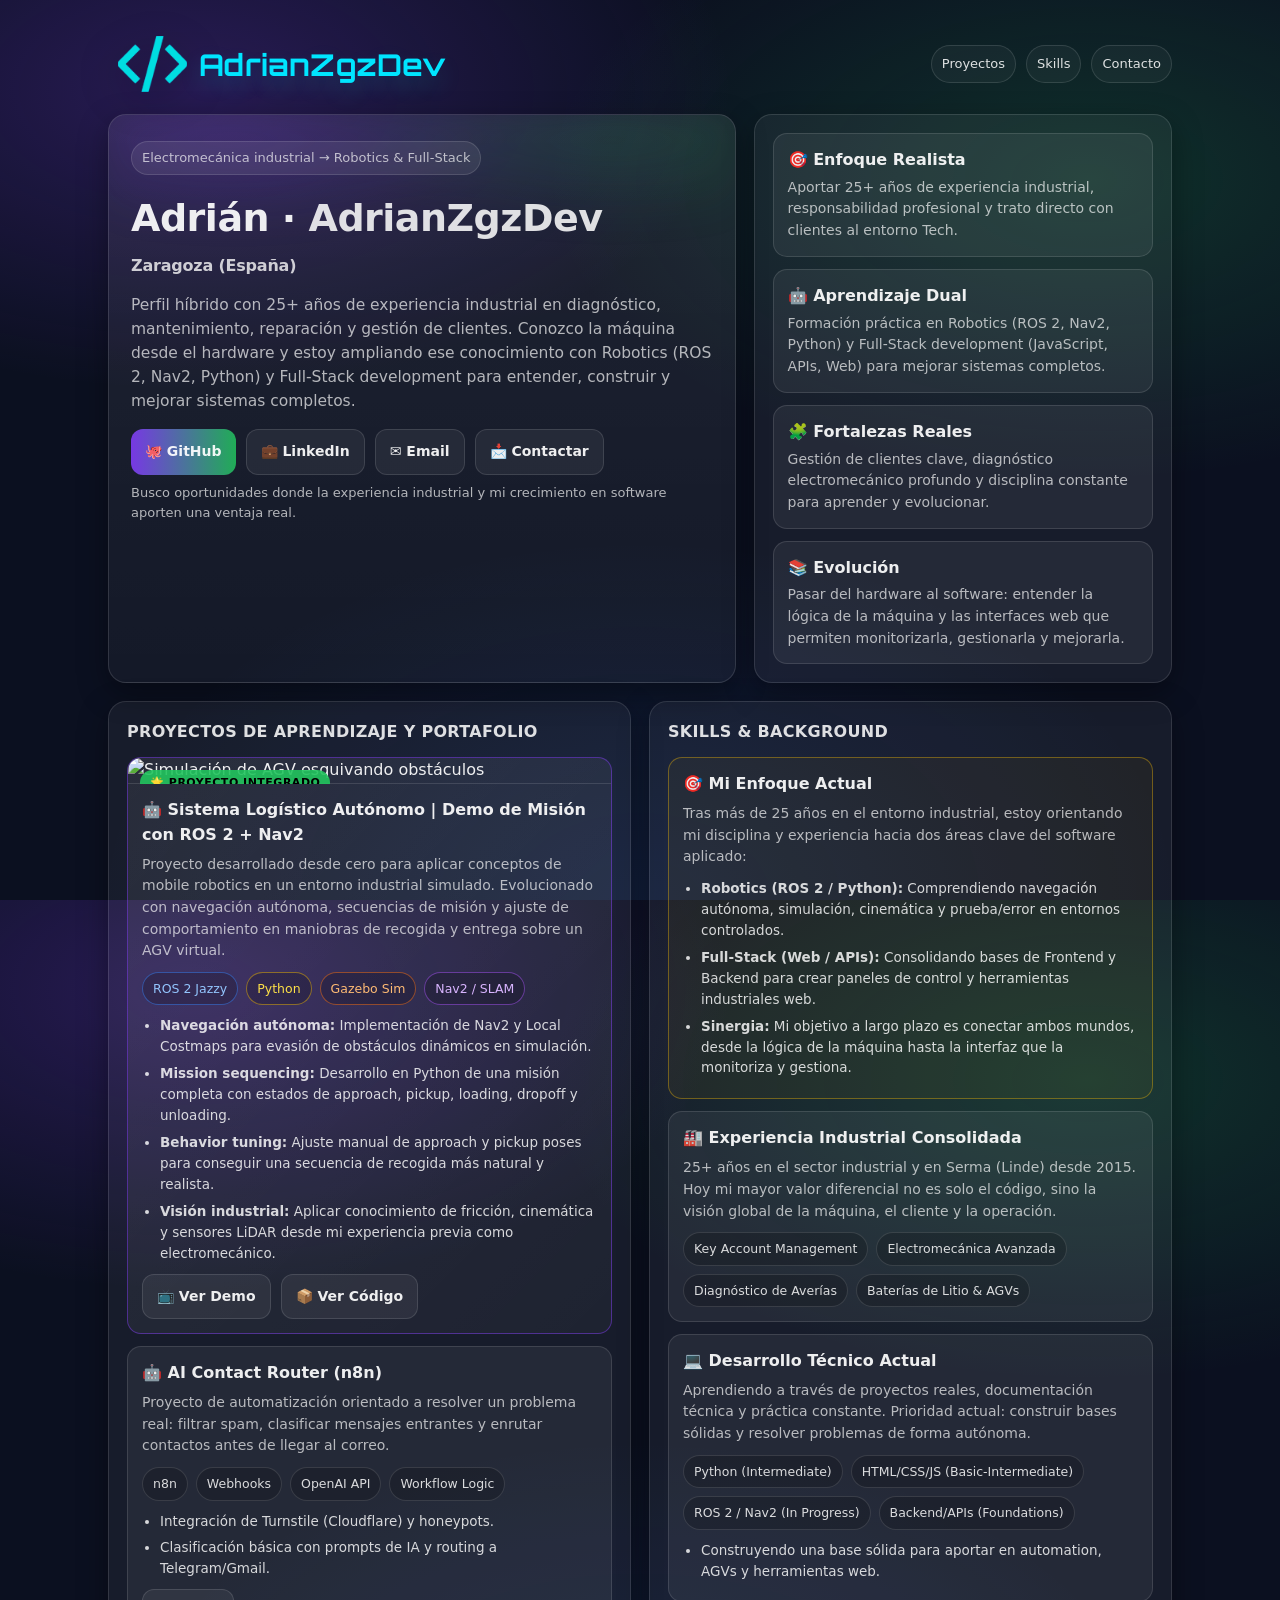
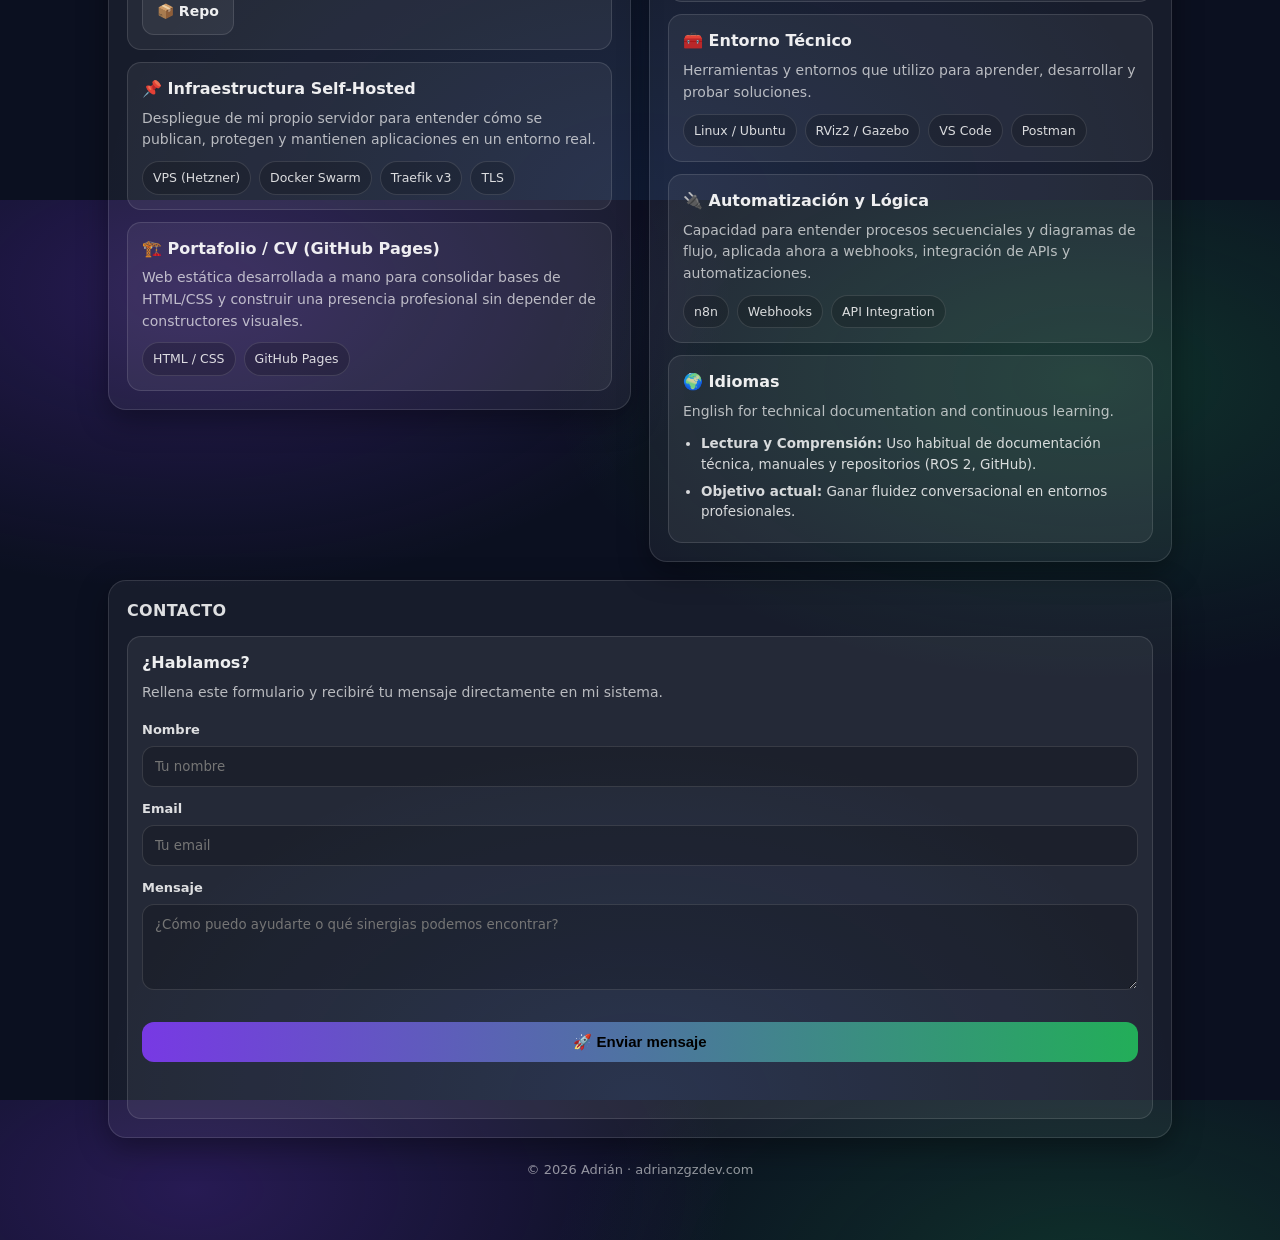
==== index.html @ a26d9b00 "feat(portfolio): update AGV mission demo project card" ====
<!doctype html>
<html lang="es">
  <head>
    <meta charset="utf-8" />
    <meta name="viewport" content="width=device-width, initial-scale=1" />
    <title>AdrianZgzDev | Portfolio</title>

    <!-- Icons -->
    <link rel="icon" href="assets/icons/favicon.ico" sizes="any" />
    <link
      rel="icon"
      type="image/png"
      sizes="32x32"
      href="assets/icons/favicon-32x32.png"
    />
    <link
      rel="icon"
      type="image/png"
      sizes="16x16"
      href="assets/icons/favicon-16x16.png"
    />
    <link rel="apple-touch-icon" href="assets/icons/apple-touch-icon.png" />
    <link rel="manifest" href="assets/icons/site.webmanifest" />
    <meta
      name="msapplication-config"
      content="assets/icons/browserconfig.xml"
    />
    <meta name="theme-color" content="#0b1020" />

    <meta
      name="description"
      content="Portfolio de Adrián Zgz (AdrianZgzDev). Experto Electromecánico y Gestión de Cuentas en transición disciplinada hacia el Software y Robótica (ROS 2, Python)."
    />

    <!-- Canonical -->
    <link rel="canonical" href="https://www.adrianzgzdev.com/" />

    <!-- Open Graph -->
    <meta property="og:type" content="website" />
    <meta property="og:title" content="Adrián Zgz Dev | Portfolio Híbrido" />
    <meta
      property="og:description"
      content="25 años de experiencia física + Gestión de Clientes. Actualmente construyendo proyectos reales en software (ROS 2, n8n) para unir ambos mundos."
    />
    <meta property="og:url" content="https://www.adrianzgzdev.com/" />
    <meta name="twitter:card" content="summary_large_image" />

    <!-- Orbitron (solo para la marca) -->
    <link rel="preconnect" href="https://fonts.googleapis.com" />
    <link rel="preconnect" href="https://fonts.gstatic.com" crossorigin />
    <link
      href="https://fonts.googleapis.com/css2?family=Orbitron:wght@600;700;800&display=swap"
      rel="stylesheet"
    />

    <!-- Turnstile (client) -->
    <script
      src="https://challenges.cloudflare.com/turnstile/v0/api.js"
      async
      defer
    ></script>

    <style>
      :root {
        --bg: #0b1020;
        --text: rgba(255, 255, 255, 0.92);
        --muted: rgba(255, 255, 255, 0.68);
        --line: rgba(255, 255, 255, 0.12);
        --shadow: 0 10px 30px rgba(0, 0, 0, 0.35);
        --radius: 18px;
        --focus: rgba(124, 58, 237, 0.7);
        --brand: #00e5ff;
      }

      * {
        box-sizing: border-box;
      }

      html,
      body {
        height: 100%;
      }
      html {
        scroll-behavior: smooth;
      }

      body {
        margin: 0;
        font-family:
          ui-sans-serif,
          system-ui,
          -apple-system,
          Segoe UI,
          Roboto,
          Helvetica,
          Arial,
          "Apple Color Emoji",
          "Segoe UI Emoji";
        color: var(--text);
        background:
          radial-gradient(
            900px 500px at 15% 10%,
            rgba(124, 58, 237, 0.25),
            transparent 60%
          ),
          radial-gradient(
            900px 500px at 85% 20%,
            rgba(34, 197, 94, 0.18),
            transparent 60%
          ),
          radial-gradient(
            900px 600px at 50% 100%,
            rgba(59, 130, 246, 0.12),
            transparent 60%
          ),
          var(--bg);
        line-height: 1.55;
      }

      a {
        color: inherit;
        text-decoration: none;
      }

      .wrap {
        max-width: 1100px;
        margin: 0 auto;
        padding: 28px 18px 60px;
      }

      /* TOPBAR */
      .topbar {
        display: flex;
        justify-content: space-between;
        align-items: center;
        gap: 12px;
        margin-bottom: 14px;
      }

      /* ✅ BRAND (icon + text) */
      .brand {
        display: inline-flex;
        align-items: center;
        gap: 12px;
        padding: 8px 10px;
        border-radius: 12px;
        line-height: 1;
      }

      .brand:hover {
        background: rgba(255, 255, 255, 0.04);
      }

      .brand:focus-visible {
        outline: none;
        box-shadow: 0 0 0 3px rgba(124, 58, 237, 0.25);
        border: 1px solid rgba(124, 58, 237, 0.6);
      }

      .brand__icon {
        height: 56px; /* 52–60 */
        width: auto;
        display: block;
        object-fit: contain;
        filter: drop-shadow(0 10px 20px rgba(0, 0, 0, 0.35));
      }

      .brand__name {
        font-family:
          "Orbitron",
          ui-sans-serif,
          system-ui,
          -apple-system,
          "Segoe UI",
          Roboto,
          Arial;
        font-weight: 700;
        font-size: 30px;
        letter-spacing: 0.2px;
        color: var(--brand);
        line-height: 1;
        position: relative;
        top: 1px;
        text-shadow: 0 10px 22px rgba(0, 229, 255, 0.18);
      }

      nav {
        display: flex;
        gap: 10px;
        flex-wrap: wrap;
      }

      .navlink {
        padding: 8px 10px;
        border-radius: 999px;
        border: 1px solid var(--line);
        background: rgba(255, 255, 255, 0.04);
        color: rgba(255, 255, 255, 0.86);
        font-size: 13px;
      }

      .navlink:hover {
        background: rgba(255, 255, 255, 0.07);
      }

      header {
        display: grid;
        grid-template-columns: 1.2fr 0.8fr;
        gap: 18px;
        align-items: stretch;
        margin-top: 10px;
      }

      .hero {
        background: linear-gradient(
          180deg,
          rgba(255, 255, 255, 0.08),
          rgba(255, 255, 255, 0.04)
        );
        border: 1px solid var(--line);
        border-radius: var(--radius);
        box-shadow: var(--shadow);
        padding: 26px 22px;
        position: relative;
        overflow: hidden;
      }

      .hero::before {
        content: "";
        position: absolute;
        inset: -2px;
        background:
          radial-gradient(
            500px 200px at 20% 0%,
            rgba(124, 58, 237, 0.35),
            transparent 60%
          ),
          radial-gradient(
            500px 200px at 80% 0%,
            rgba(34, 197, 94, 0.28),
            transparent 60%
          );
        filter: blur(18px);
        opacity: 0.55;
        pointer-events: none;
      }

      .hero > * {
        position: relative;
      }

      .badge {
        display: inline-flex;
        gap: 8px;
        align-items: center;
        padding: 6px 10px;
        border-radius: 999px;
        background: rgba(255, 255, 255, 0.08);
        border: 1px solid var(--line);
        color: var(--muted);
        font-size: 13px;
        width: fit-content;
      }

      h1 {
        font-size: clamp(26px, 4vw, 38px);
        margin: 14px 0 6px;
        letter-spacing: -0.5px;
      }

      .headline-sub {
        margin: 0 0 14px;
        color: rgba(255, 255, 255, 0.78);
        font-weight: 700;
        letter-spacing: -0.2px;
      }

      .subtitle {
        color: var(--muted);
        margin: 0 0 16px;
        font-size: 15.5px;
      }

      .cta {
        display: flex;
        flex-wrap: wrap;
        gap: 10px;
        margin-top: 14px;
      }

      .btn {
        display: inline-flex;
        align-items: center;
        justify-content: center;
        gap: 10px;
        padding: 11px 14px;
        border-radius: 12px;
        border: 1px solid var(--line);
        background: rgba(255, 255, 255, 0.06);
        transition:
          transform 0.12s ease,
          background 0.12s ease,
          border-color 0.12s ease,
          opacity 0.12s ease;
        font-weight: 700;
        font-size: 14px;
        cursor: pointer;
      }

      .btn:hover {
        transform: translateY(-1px);
        background: rgba(255, 255, 255, 0.09);
        border-color: rgba(255, 255, 255, 0.22);
      }

      .btn:disabled {
        cursor: not-allowed;
        opacity: 0.7;
      }

      .btn.primary {
        background: linear-gradient(
          90deg,
          rgba(124, 58, 237, 0.95),
          rgba(34, 197, 94, 0.85)
        );
        border: 0;
      }

      .btn.primary:hover {
        filter: brightness(1.03);
      }

      .panel,
      section {
        background: rgba(255, 255, 255, 0.05);
        border: 1px solid var(--line);
        border-radius: var(--radius);
        box-shadow: var(--shadow);
      }

      .panel {
        padding: 18px;
      }

      .facts {
        display: grid;
        gap: 12px;
        height: 100%;
        align-content: start;
      }

      .fact {
        padding: 14px;
        background: rgba(255, 255, 255, 0.06);
        border: 1px solid var(--line);
        border-radius: 14px;
      }

      .fact .k {
        font-weight: 800;
      }

      .fact .v {
        color: var(--muted);
        font-size: 14px;
        margin-top: 4px;
      }

      .grid {
        display: grid;
        grid-template-columns: 1fr 1fr;
        gap: 18px;
        margin-top: 18px;
        align-items: start;
      }

      section {
        padding: 18px;
      }

      h2 {
        font-size: 16px;
        margin: 0 0 12px;
        letter-spacing: 0.3px;
        text-transform: uppercase;
        color: rgba(255, 255, 255, 0.86);
      }

      .cards {
        display: grid;
        gap: 12px;
      }

      .card {
        border: 1px solid var(--line);
        background: rgba(255, 255, 255, 0.06);
        border-radius: 14px;
        padding: 14px;
      }

      .card h3 {
        margin: 0 0 6px;
        font-size: 16px;
      }

      .card p {
        margin: 0 0 10px;
        color: var(--muted);
        font-size: 14px;
      }

      .bullets {
        margin: 10px 0 0;
        padding-left: 18px;
        color: rgba(255, 255, 255, 0.82);
        font-size: 13.5px;
      }

      .bullets li {
        margin: 6px 0;
      }

      .tags {
        display: flex;
        flex-wrap: wrap;
        gap: 8px;
      }

      .tag {
        font-size: 12.5px;
        padding: 6px 10px;
        border-radius: 999px;
        border: 1px solid var(--line);
        background: rgba(0, 0, 0, 0.18);
        color: rgba(255, 255, 255, 0.84);
        white-space: nowrap;
      }

      .links {
        display: flex;
        flex-wrap: wrap;
        gap: 10px;
        margin-top: 10px;
      }

      .mini {
        font-size: 13px;
        color: var(--muted);
        margin-top: 8px;
      }

      footer {
        margin-top: 22px;
        color: rgba(255, 255, 255, 0.55);
        font-size: 13px;
        text-align: center;
      }

      label {
        display: block;
        font-size: 13px;
        color: rgba(255, 255, 255, 0.85);
        margin-bottom: 6px;
        font-weight: 700;
      }

      input,
      textarea {
        width: 100%;
        padding: 12px;
        border-radius: 12px;
        background: rgba(0, 0, 0, 0.2);
        border: 1px solid var(--line);
        color: var(--text);
        outline: none;
        font-family: inherit;
      }

      input:focus,
      textarea:focus,
      .btn:focus,
      .navlink:focus {
        box-shadow: 0 0 0 3px rgba(124, 58, 237, 0.25);
        border-color: rgba(124, 58, 237, 0.6);
        outline: none;
      }

      textarea {
        resize: vertical;
      }

      .hp {
        position: absolute;
        left: -10000px;
        top: auto;
        width: 1px;
        height: 1px;
        overflow: hidden;
      }

      @media (max-width: 900px) {
        .topbar {
          flex-direction: column;
          align-items: flex-start;
        }
        header {
          grid-template-columns: 1fr;
        }
        .grid {
          grid-template-columns: 1fr;
        }
      }

      @media (max-width: 520px) {
        .brand__icon {
          height: 44px;
        }
        .brand__name {
          font-size: 16px;
        }
      }

      @media (max-width: 420px) {
        .brand__name {
          display: none;
        }
      }
    </style>
  </head>

  <body>
    <div class="wrap">
      <div class="topbar">
        <!-- ✅ Brand -->
        <a class="brand" href="/" aria-label="Inicio">
          <img
            class="brand__icon"
            src="assets/brand/logo-icon.png"
            alt=""
            aria-hidden="true"
          />
          <span class="brand__name">AdrianZgzDev</span>
        </a>

        <nav aria-label="Navegación principal">
          <a class="navlink" href="#proyectos">Proyectos</a>
          <a class="navlink" href="#skills">Skills</a>
          <a class="navlink" href="#contacto">Contacto</a>
        </nav>
      </div>

      <header>
        <div class="hero">
          <span class="badge"
            >Electromecánica industrial → Robotics & Full-Stack</span
          >

          <h1>
            Adrián ·
            <span style="color: rgba(255, 255, 255, 0.86)">AdrianZgzDev</span>
          </h1>
          <p class="headline-sub">Zaragoza (España)</p>

          <p class="subtitle">
            Perfil híbrido con 25+ años de experiencia industrial en
            diagnóstico, mantenimiento, reparación y gestión de clientes.
            Conozco la máquina desde el hardware y estoy ampliando ese
            conocimiento con Robotics (ROS 2, Nav2, Python) y Full-Stack
            development para entender, construir y mejorar sistemas completos.
          </p>

          <div class="cta">
            <a
              class="btn primary"
              href="https://github.com/adrianzgzdev"
              target="_blank"
              rel="noopener"
              >🐙 GitHub
            </a>
            <a
              class="btn"
              href="https://www.linkedin.com/in/adrianzgzdev"
              target="_blank"
              rel="noopener"
              >💼 LinkedIn</a
            >
            <a class="btn" href="mailto:adrianzgzdev@gmail.com">✉️ Email</a>
            <a class="btn" href="#contacto">📩 Contactar</a>
          </div>

          <p class="mini">
            Busco oportunidades donde la experiencia industrial y mi crecimiento
            en software aporten una ventaja real.
          </p>
        </div>

        <div class="panel">
          <div class="facts">
            <div class="fact">
              <div class="k">🎯 Enfoque Realista</div>
              <div class="v">
                Aportar 25+ años de experiencia industrial, responsabilidad
                profesional y trato directo con clientes al entorno Tech.
              </div>
            </div>

            <div class="fact">
              <div class="k">🤖 Aprendizaje Dual</div>
              <div class="v">
                Formación práctica en Robotics (ROS 2, Nav2, Python) y
                Full-Stack development (JavaScript, APIs, Web) para mejorar
                sistemas completos.
              </div>
            </div>

            <div class="fact">
              <div class="k">🧩 Fortalezas Reales</div>
              <div class="v">
                Gestión de clientes clave, diagnóstico electromecánico profundo
                y disciplina constante para aprender y evolucionar.
              </div>
            </div>

            <div class="fact">
              <div class="k">📚 Evolución</div>
              <div class="v">
                Pasar del hardware al software: entender la lógica de la máquina
                y las interfaces web que permiten monitorizarla, gestionarla y
                mejorarla.
              </div>
            </div>
          </div>
        </div>
      </header>

      <div class="grid">
        <!-- ============================== -->
        <!-- COLUMNA IZQUIERDA: PROYECTOS   -->
        <!-- ============================== -->
        <section id="proyectos">
          <h2>Proyectos de Aprendizaje y Portafolio</h2>

          <div class="cards">
            <!-- ✅ PROYECTO AGV DESTACADO ✅ -->
            <div
              class="card"
              style="
                border-color: rgba(124, 58, 237, 0.5);
                background: linear-gradient(
                  135deg,
                  rgba(255, 255, 255, 0.08) 0%,
                  rgba(255, 255, 255, 0.03) 100%
                );
              "
            >
              <!-- Imagen Destacada con efecto edge-to-edge -->
              <div
                style="
                  margin: -14px -14px 14px -14px;
                  overflow: hidden;
                  border-radius: 13px 13px 0 0;
                  position: relative;
                "
              >
                <img
                  src="https://raw.githubusercontent.com/adrianzgzdev/agv_logistics_nav2/main/demo_phase_2.gif"
                  alt="Simulación de AGV esquivando obstáculos"
                  style="
                    width: 100%;
                    display: block;
                    border-bottom: 1px solid var(--line);
                  "
                />
                <div
                  style="
                    position: absolute;
                    top: 12px;
                    left: 12px;
                    background: rgba(34, 197, 94, 0.9);
                    color: #000;
                    font-size: 11px;
                    font-weight: 800;
                    padding: 4px 10px;
                    border-radius: 999px;
                    text-transform: uppercase;
                    letter-spacing: 0.5px;
                  "
                >
                  🌟 Proyecto Integrado
                </div>
              </div>

              <h3>
                🤖 Sistema Logístico Autónomo | Demo de Misión con ROS 2 + Nav2
              </h3>
              <p>
                Proyecto desarrollado desde cero para aplicar conceptos de
                mobile robotics en un entorno industrial simulado. Evolucionado
                con navegación autónoma, secuencias de misión y ajuste de
                comportamiento en maniobras de recogida y entrega sobre un AGV
                virtual.
              </p>

              <div class="tags">
                <span
                  class="tag"
                  style="border-color: rgba(59, 130, 246, 0.5); color: #93c5fd"
                  >ROS 2 Jazzy</span
                >
                <span
                  class="tag"
                  style="border-color: rgba(234, 179, 8, 0.5); color: #fde047"
                  >Python</span
                >
                <span
                  class="tag"
                  style="border-color: rgba(249, 115, 22, 0.5); color: #fdba74"
                  >Gazebo Sim</span
                >
                <span
                  class="tag"
                  style="border-color: rgba(168, 85, 247, 0.5); color: #d8b4fe"
                  >Nav2 / SLAM</span
                >
              </div>

              <ul class="bullets">
                <li>
                  <b>Navegación autónoma:</b> Implementación de Nav2 y Local
                  Costmaps para evasión de obstáculos dinámicos en simulación.
                </li>
                <li>
                  <b>Mission sequencing:</b> Desarrollo en Python de una misión
                  completa con estados de approach, pickup, loading, dropoff y
                  unloading.
                </li>
                <li>
                  <b>Behavior tuning:</b> Ajuste manual de approach y pickup
                  poses para conseguir una secuencia de recogida más natural y
                  realista.
                </li>
                <li>
                  <b>Visión industrial:</b> Aplicar conocimiento de fricción,
                  cinemática y sensores LiDAR desde mi experiencia previa como
                  electromecánico.
                </li>
              </ul>

              <div class="links">
                <a
                  class="btn"
                  href="https://www.linkedin.com/posts/adrianzgzdev_ros2-nav2-python-activity-7438094259834105857-w9-U?utm_source=share&utm_medium=member_desktop&rcm=ACoAADNO5HoBKxnM04TFYw7co-JFg6aOu_PAq64"
                  target="_blank"
                  rel="noopener"
                  >📺 Ver Demo</a
                >
                <a
                  class="btn"
                  href="https://github.com/adrianzgzdev/agv_logistics_nav2"
                  target="_blank"
                  rel="noopener"
                  >📦 Ver Código</a
                >
              </div>
            </div>

            <!-- PROYECTO N8N -->
            <div class="card">
              <h3>🤖 AI Contact Router (n8n)</h3>
              <p>
                Proyecto de automatización orientado a resolver un problema
                real: filtrar spam, clasificar mensajes entrantes y enrutar
                contactos antes de llegar al correo.
              </p>

              <div class="tags">
                <span class="tag">n8n</span>
                <span class="tag">Webhooks</span>
                <span class="tag">OpenAI API</span>
                <span class="tag">Workflow Logic</span>
              </div>

              <ul class="bullets">
                <li>Integración de Turnstile (Cloudflare) y honeypots.</li>
                <li>
                  Clasificación básica con prompts de IA y routing a
                  Telegram/Gmail.
                </li>
              </ul>

              <div class="links">
                <a
                  class="btn"
                  href="https://github.com/adrianzgzdev/n8n-ai-contact-router"
                  target="_blank"
                  rel="noopener"
                  >📦 Repo</a
                >
              </div>
            </div>

            <!-- CASO DE ESTUDIO N8N -->
            <div class="card">
              <h3>📌 Infraestructura Self-Hosted</h3>
              <p>
                Despliegue de mi propio servidor para entender cómo se publican,
                protegen y mantienen aplicaciones en un entorno real.
              </p>
              <div class="tags">
                <span class="tag">VPS (Hetzner)</span>
                <span class="tag">Docker Swarm</span>
                <span class="tag">Traefik v3</span>
                <span class="tag">TLS</span>
              </div>
            </div>

            <!-- PORTAFOLIO WEB -->
            <div class="card">
              <h3>🏗️ Portafolio / CV (GitHub Pages)</h3>
              <p>
                Web estática desarrollada a mano para consolidar bases de
                HTML/CSS y construir una presencia profesional sin depender de
                constructores visuales.
              </p>
              <div class="tags">
                <span class="tag">HTML / CSS</span>
                <span class="tag">GitHub Pages</span>
              </div>
            </div>
          </div>
        </section>

        <!-- ============================== -->
        <!-- COLUMNA DERECHA: SKILLS/ABOUT  -->
        <!-- ============================== -->
        <section id="skills">
          <h2>Skills & Background</h2>

          <div class="cards">
            <!-- ✅ NOW / FOCUS (Doble Vía) ✅ -->
            <div
              class="card"
              style="
                border-color: rgba(234, 179, 8, 0.4);
                background: rgba(234, 179, 8, 0.05);
              "
            >
              <h3>🎯 Mi Enfoque Actual</h3>
              <p>
                Tras más de 25 años en el entorno industrial, estoy orientando
                mi disciplina y experiencia hacia dos áreas clave del software
                aplicado:
              </p>

              <ul class="bullets">
                <li>
                  <b>Robotics (ROS 2 / Python):</b> Comprendiendo navegación
                  autónoma, simulación, cinemática y prueba/error en entornos
                  controlados.
                </li>
                <li>
                  <b>Full-Stack (Web / APIs):</b> Consolidando bases de Frontend
                  y Backend para crear paneles de control y herramientas
                  industriales web.
                </li>
                <li>
                  <b>Sinergia:</b> Mi objetivo a largo plazo es conectar ambos
                  mundos, desde la lógica de la máquina hasta la interfaz que la
                  monitoriza y gestiona.
                </li>
              </ul>
            </div>

            <div class="card">
              <h3>🏭 Experiencia Industrial Consolidada</h3>
              <p>
                25+ años en el sector industrial y en Serma (Linde) desde 2015.
                Hoy mi mayor valor diferencial no es solo el código, sino la
                visión global de la máquina, el cliente y la operación.
              </p>

              <div class="tags">
                <span class="tag">Key Account Management</span>
                <span class="tag">Electromecánica Avanzada</span>
                <span class="tag">Diagnóstico de Averías</span>
                <span class="tag">Baterías de Litio & AGVs</span>
              </div>
            </div>

            <div class="card">
              <h3>💻 Desarrollo Técnico Actual</h3>
              <p>
                Aprendiendo a través de proyectos reales, documentación técnica
                y práctica constante. Prioridad actual: construir bases sólidas
                y resolver problemas de forma autónoma.
              </p>

              <div class="tags">
                <span class="tag">Python (Intermediate)</span>
                <span class="tag">HTML/CSS/JS (Basic-Intermediate)</span>
                <span class="tag">ROS 2 / Nav2 (In Progress)</span>
                <span class="tag">Backend/APIs (Foundations)</span>
              </div>

              <ul class="bullets">
                <li>
                  Construyendo una base sólida para aportar en automation, AGVs
                  y herramientas web.
                </li>
              </ul>
            </div>

            <div class="card">
              <h3>🧰 Entorno Técnico</h3>
              <p>
                Herramientas y entornos que utilizo para aprender, desarrollar y
                probar soluciones.
              </p>

              <div class="tags">
                <span class="tag">Linux / Ubuntu</span>
                <span class="tag">RViz2 / Gazebo</span>
                <span class="tag">VS Code</span>
                <span class="tag">Postman</span>
              </div>
            </div>

            <div class="card">
              <h3>🔌 Automatización y Lógica</h3>
              <p>
                Capacidad para entender procesos secuenciales y diagramas de
                flujo, aplicada ahora a webhooks, integración de APIs y
                automatizaciones.
              </p>

              <div class="tags">
                <span class="tag">n8n</span>
                <span class="tag">Webhooks</span>
                <span class="tag">API Integration</span>
              </div>
            </div>

            <div class="card">
              <h3>🌍 Idiomas</h3>
              <p>
                English for technical documentation and continuous learning.
              </p>

              <ul class="bullets">
                <li>
                  <b>Lectura y Comprensión:</b> Uso habitual de documentación
                  técnica, manuales y repositorios (ROS 2, GitHub).
                </li>
                <li>
                  <b>Objetivo actual:</b> Ganar fluidez conversacional en
                  entornos profesionales.
                </li>
              </ul>
            </div>
          </div>
        </section>
      </div>

      <!-- CONTACTO -->
      <section id="contacto" style="margin-top: 18px">
        <h2>Contacto</h2>

        <div class="card">
          <h3>¿Hablamos?</h3>
          <p>
            Rellena este formulario y recibiré tu mensaje directamente en mi
            sistema.
          </p>

          <form
            id="contactForm"
            style="display: grid; gap: 12px; margin-top: 16px"
          >
            <div class="hp" aria-hidden="true">
              <label for="website">Website</label>
              <input
                id="website"
                type="text"
                name="honeypot"
                tabindex="-1"
                autocomplete="off"
              />
            </div>

            <div>
              <label for="name">Nombre</label>
              <input
                id="name"
                type="text"
                name="name"
                placeholder="Tu nombre"
                required
              />
            </div>

            <div>
              <label for="email">Email</label>
              <input
                id="email"
                type="email"
                name="email"
                placeholder="Tu email"
                required
              />
            </div>

            <div>
              <label for="message">Mensaje</label>
              <textarea
                id="message"
                name="message"
                placeholder="¿Cómo puedo ayudarte o qué sinergias podemos encontrar?"
                rows="4"
                required
              ></textarea>
            </div>

            <!-- Turnstile invisible -->
            <div
              class="cf-turnstile"
              data-sitekey="0x4AAAAAACNBcPIlgokieADp"
              data-size="invisible"
              data-theme="dark"
            ></div>

            <button
              id="submitBtn"
              type="submit"
              class="btn primary"
              style="font-size: 15px"
            >
              🚀 Enviar mensaje
            </button>
          </form>

          <p
            id="statusMessage"
            class="mini"
            style="margin-top: 12px; min-height: 20px"
            aria-live="polite"
          ></p>
        </div>
      </section>

      <footer>© <span id="y"></span> Adrián · adrianzgzdev.com</footer>
    </div>

    <script>
      document.getElementById("y").textContent = new Date().getFullYear();

      const form = document.getElementById("contactForm");
      const statusMsg = document.getElementById("statusMessage");
      const submitBtn = document.getElementById("submitBtn");

      // ✅ Your webhook (PROD)
      const webhookUrl = "https://n8n.adrianzgzdev.com/webhook/form_contact";

      // Turnstile: render once, then execute on each submit
      let tsWidgetId = null;
      let tsResolve = null;
      let tsReject = null;

      function initTurnstileOnce() {
        if (!window.turnstile) return;
        const el = document.querySelector(".cf-turnstile");
        if (!el) return;
        if (tsWidgetId !== null) return;

        tsWidgetId = turnstile.render(el, {
          sitekey: "0x4AAAAAACNBcPIlgokieADp",
          size: "invisible",
          callback: (token) => {
            if (tsResolve) {
              tsResolve(token);
              tsResolve = null;
              tsReject = null;
            }
          },
          "error-callback": () => {
            if (tsReject) {
              tsReject(new Error("Turnstile error"));
              tsResolve = null;
              tsReject = null;
            }
          },
          "expired-callback": () => {
            if (tsReject) {
              tsReject(new Error("Turnstile expired"));
              tsResolve = null;
              tsReject = null;
            }
          },
        });
      }

      window.addEventListener("load", initTurnstileOnce);

      async function getTurnstileToken() {
        initTurnstileOnce();
        if (!window.turnstile || tsWidgetId === null) return null;

        return await new Promise((resolve, reject) => {
          tsResolve = resolve;
          tsReject = reject;

          try {
            turnstile.reset(tsWidgetId);
            turnstile.execute(tsWidgetId);
          } catch (e) {
            tsResolve = null;
            tsReject = null;
            reject(e);
          }

          setTimeout(() => {
            if (tsReject) {
              tsReject(new Error("Turnstile timeout"));
              tsResolve = null;
              tsReject = null;
            }
          }, 8000);
        });
      }

      form.addEventListener("submit", async (e) => {
        e.preventDefault();

        // Honeypot
        const hp = form.querySelector('input[name="honeypot"]');
        if (hp && hp.value.trim() !== "") {
          statusMsg.textContent = "✅ ¡Recibido!";
          return;
        }

        statusMsg.textContent = "Verificando... 🛡️";
        statusMsg.style.color = "";
        submitBtn.disabled = true;

        try {
          const token = await getTurnstileToken();
          if (!token) throw new Error("No Turnstile token");

          statusMsg.textContent = "Enviando datos... 📡";

          const fd = new FormData(form);
          fd.append("cf-turnstile-response", token);
          fd.append("source", "adrianzgzdev.com");
          fd.append("page", location.href);
          fd.append("ts", new Date().toISOString());

          const controller = new AbortController();
          const t = setTimeout(() => controller.abort(), 12000);

          const res = await fetch(webhookUrl, {
            method: "POST",
            body: fd,
            signal: controller.signal,
          });

          clearTimeout(t);

          if (!res.ok) throw new Error("Server not OK");

          statusMsg.textContent =
            "✅ ¡Recibido! Me pondré en contacto contigo pronto.";
          statusMsg.style.color = "#22c55e";
          form.reset();
        } catch (err) {
          console.error(err);
          statusMsg.textContent =
            "❌ Ups, algo falló. Escríbeme a adrianzgzdev@gmail.com";
          statusMsg.style.color = "#ef4444";
        } finally {
          submitBtn.disabled = false;
        }
      });
    </script>
  </body>
</html>
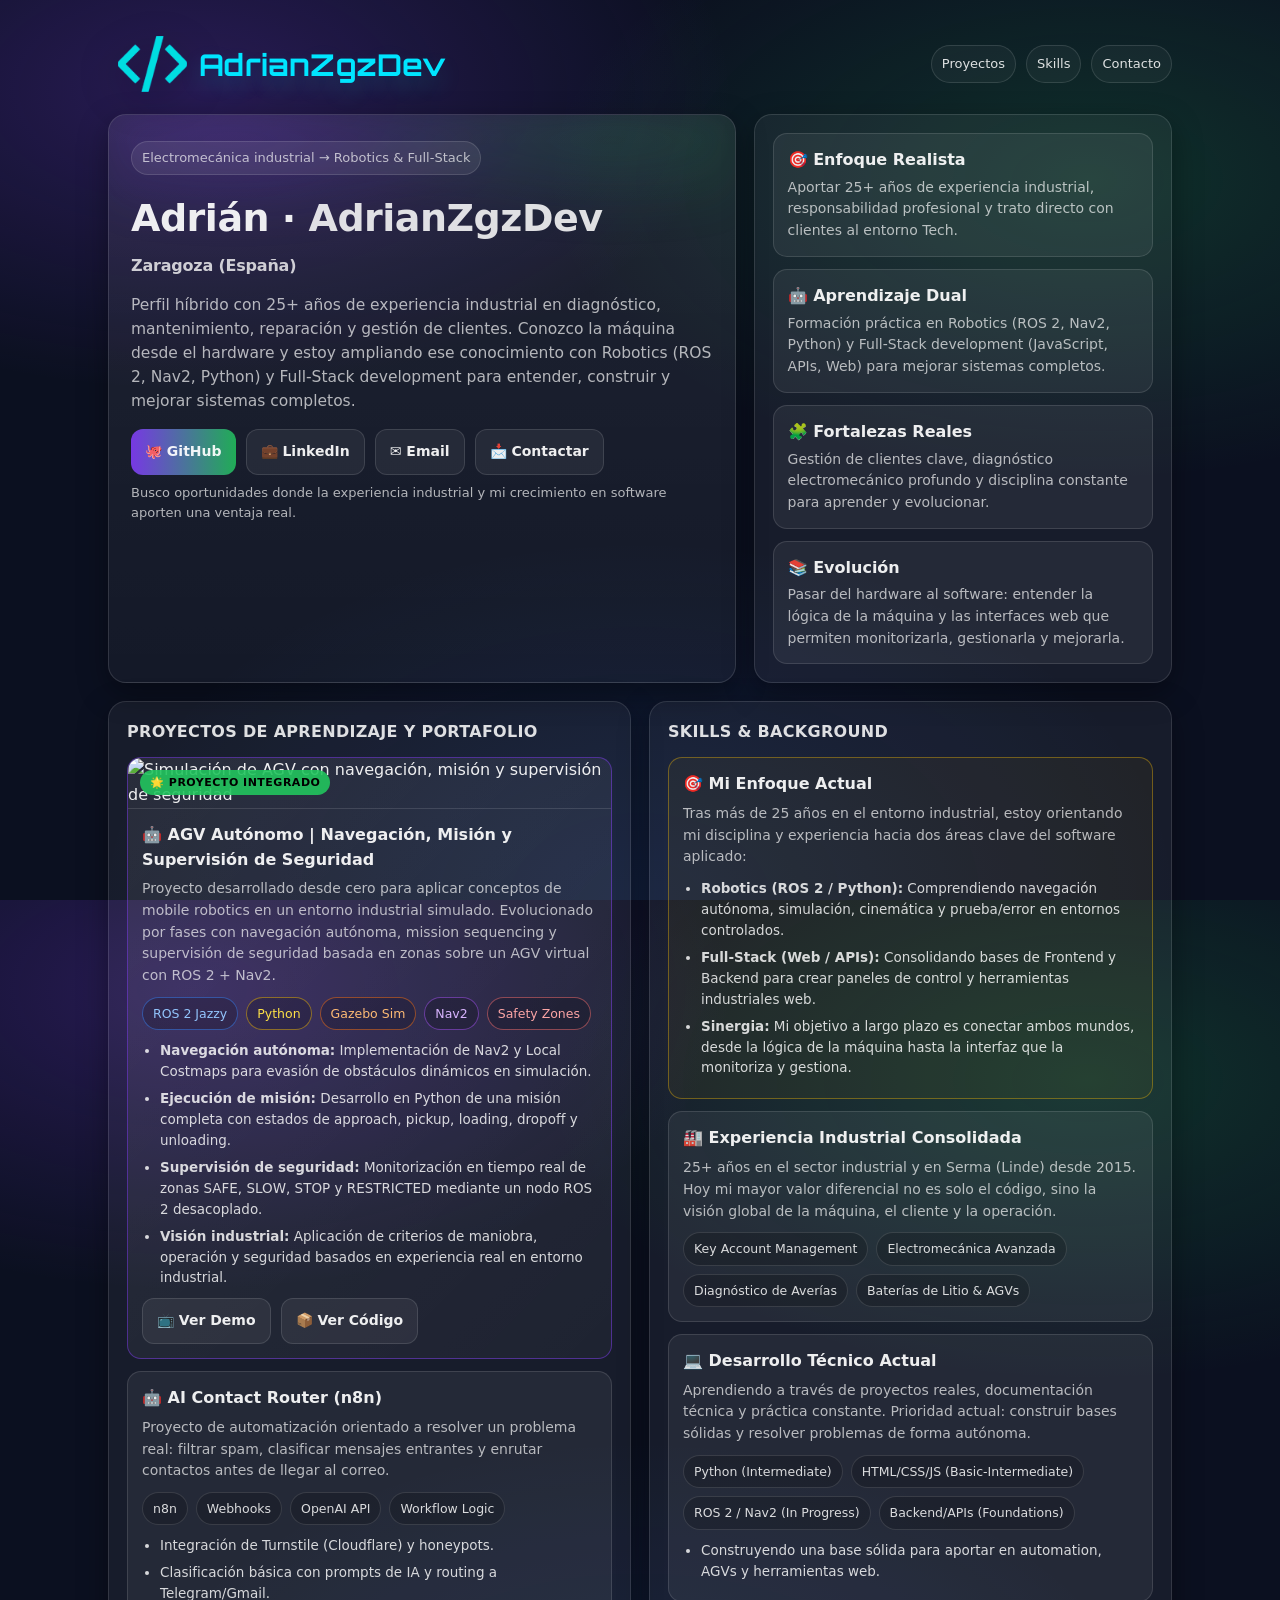
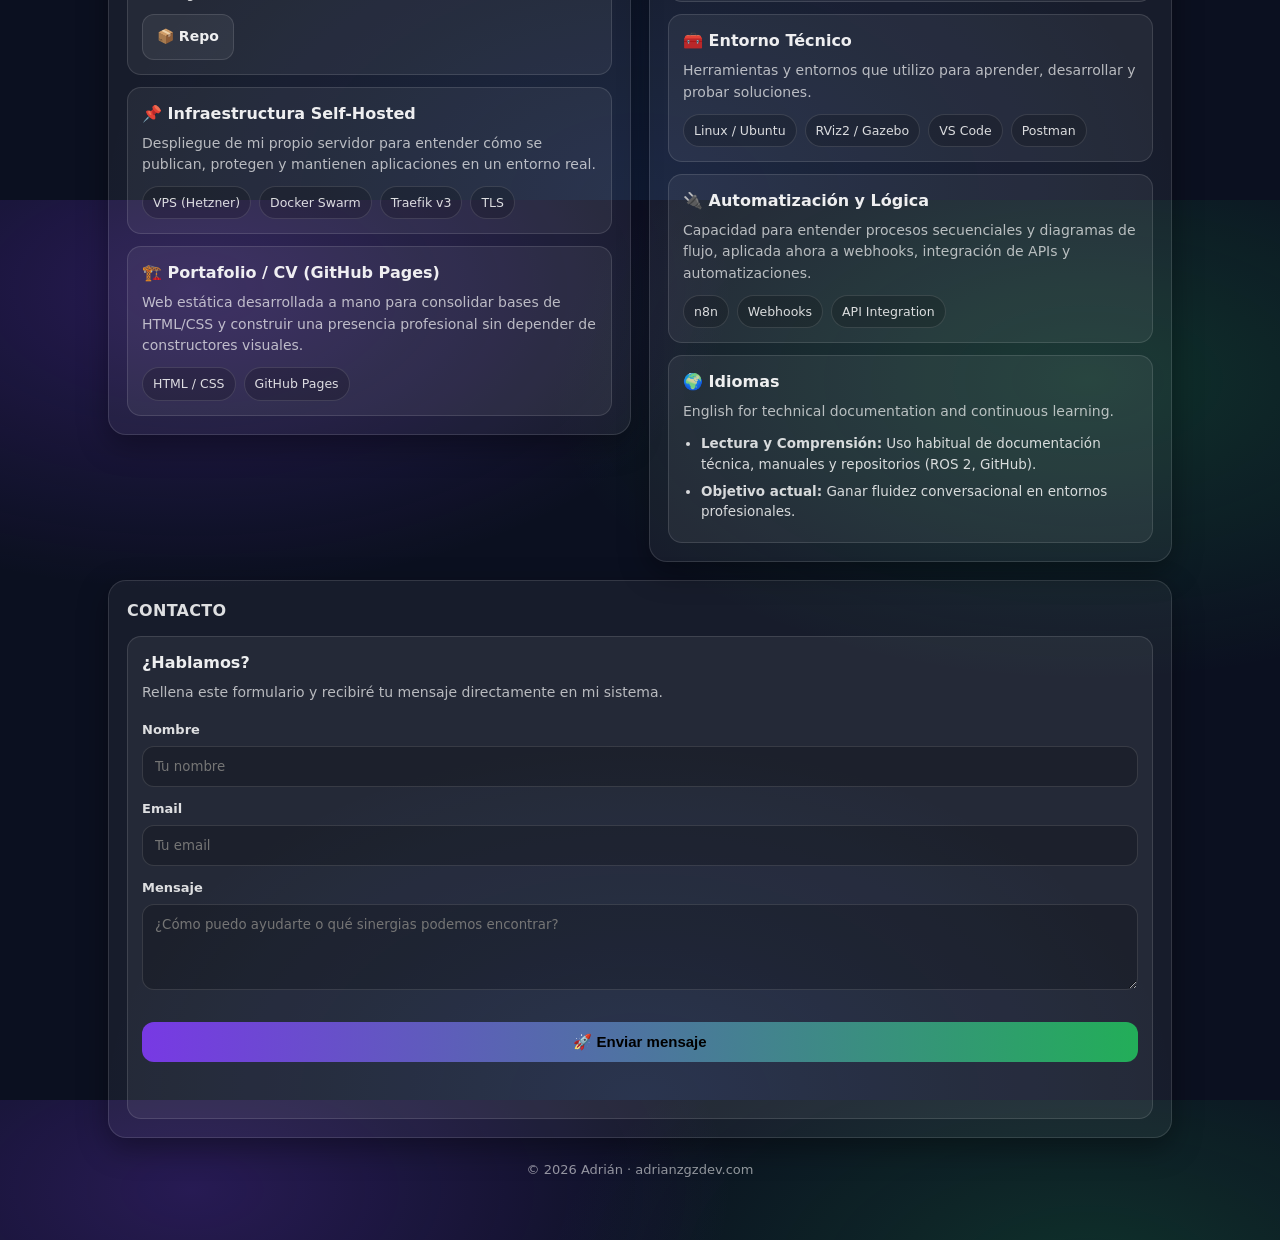
==== commit 253f6754: "feat: update portfolio card for AGV Phase 3 safety supervision" ====
--- a/index.html
+++ b/index.html
@@ -664,8 +664,8 @@
                 "
               >
                 <img
-                  src="https://raw.githubusercontent.com/adrianzgzdev/agv_logistics_nav2/main/demo_phase_2.gif"
-                  alt="Simulación de AGV esquivando obstáculos"
+                  src="https://raw.githubusercontent.com/adrianzgzdev/agv_logistics_nav2/main/demo_phase_3.gif"
+                  alt="Simulación de AGV con navegación, misión y supervisión de seguridad"
                   style="
                     width: 100%;
                     display: block;
@@ -692,14 +692,14 @@
               </div>
 
               <h3>
-                🤖 Sistema Logístico Autónomo | Demo de Misión con ROS 2 + Nav2
+                🤖 AGV Autónomo | Navegación, Misión y Supervisión de Seguridad
               </h3>
               <p>
                 Proyecto desarrollado desde cero para aplicar conceptos de
                 mobile robotics en un entorno industrial simulado. Evolucionado
-                con navegación autónoma, secuencias de misión y ajuste de
-                comportamiento en maniobras de recogida y entrega sobre un AGV
-                virtual.
+                por fases con navegación autónoma, mission sequencing y
+                supervisión de seguridad basada en zonas sobre un AGV virtual
+                con ROS 2 + Nav2.
               </p>
 
               <div class="tags">
@@ -721,7 +721,12 @@
                 <span
                   class="tag"
                   style="border-color: rgba(168, 85, 247, 0.5); color: #d8b4fe"
-                  >Nav2 / SLAM</span
+                  >Nav2</span
+                >
+                <span
+                  class="tag"
+                  style="border-color: rgba(248, 113, 113, 0.5); color: #fca5a5"
+                  >Safety Zones</span
                 >
               </div>
 
@@ -731,26 +736,26 @@
                   Costmaps para evasión de obstáculos dinámicos en simulación.
                 </li>
                 <li>
-                  <b>Mission sequencing:</b> Desarrollo en Python de una misión
+                  <b>Ejecución de misión:</b> Desarrollo en Python de una misión
                   completa con estados de approach, pickup, loading, dropoff y
                   unloading.
                 </li>
                 <li>
-                  <b>Behavior tuning:</b> Ajuste manual de approach y pickup
-                  poses para conseguir una secuencia de recogida más natural y
-                  realista.
+                  <b>Supervisión de seguridad:</b> Monitorización en tiempo real
+                  de zonas SAFE, SLOW, STOP y RESTRICTED mediante un nodo ROS 2
+                  desacoplado.
                 </li>
                 <li>
-                  <b>Visión industrial:</b> Aplicar conocimiento de fricción,
-                  cinemática y sensores LiDAR desde mi experiencia previa como
-                  electromecánico.
+                  <b>Visión industrial:</b> Aplicación de criterios de maniobra,
+                  operación y seguridad basados en experiencia real en entorno
+                  industrial.
                 </li>
               </ul>
 
               <div class="links">
                 <a
                   class="btn"
-                  href="https://www.linkedin.com/posts/adrianzgzdev_ros2-nav2-python-activity-7438094259834105857-w9-U?utm_source=share&utm_medium=member_desktop&rcm=ACoAADNO5HoBKxnM04TFYw7co-JFg6aOu_PAq64"
+                  href="https://www.linkedin.com/posts/adrianzgzdev_ros2-nav2-robaejtica-activity-7440660921284202496-TBve?utm_source=share&utm_medium=member_desktop&rcm=ACoAADNO5HoBKxnM04TFYw7co-JFg6aOu_PAq64"
                   target="_blank"
                   rel="noopener"
                   >📺 Ver Demo</a
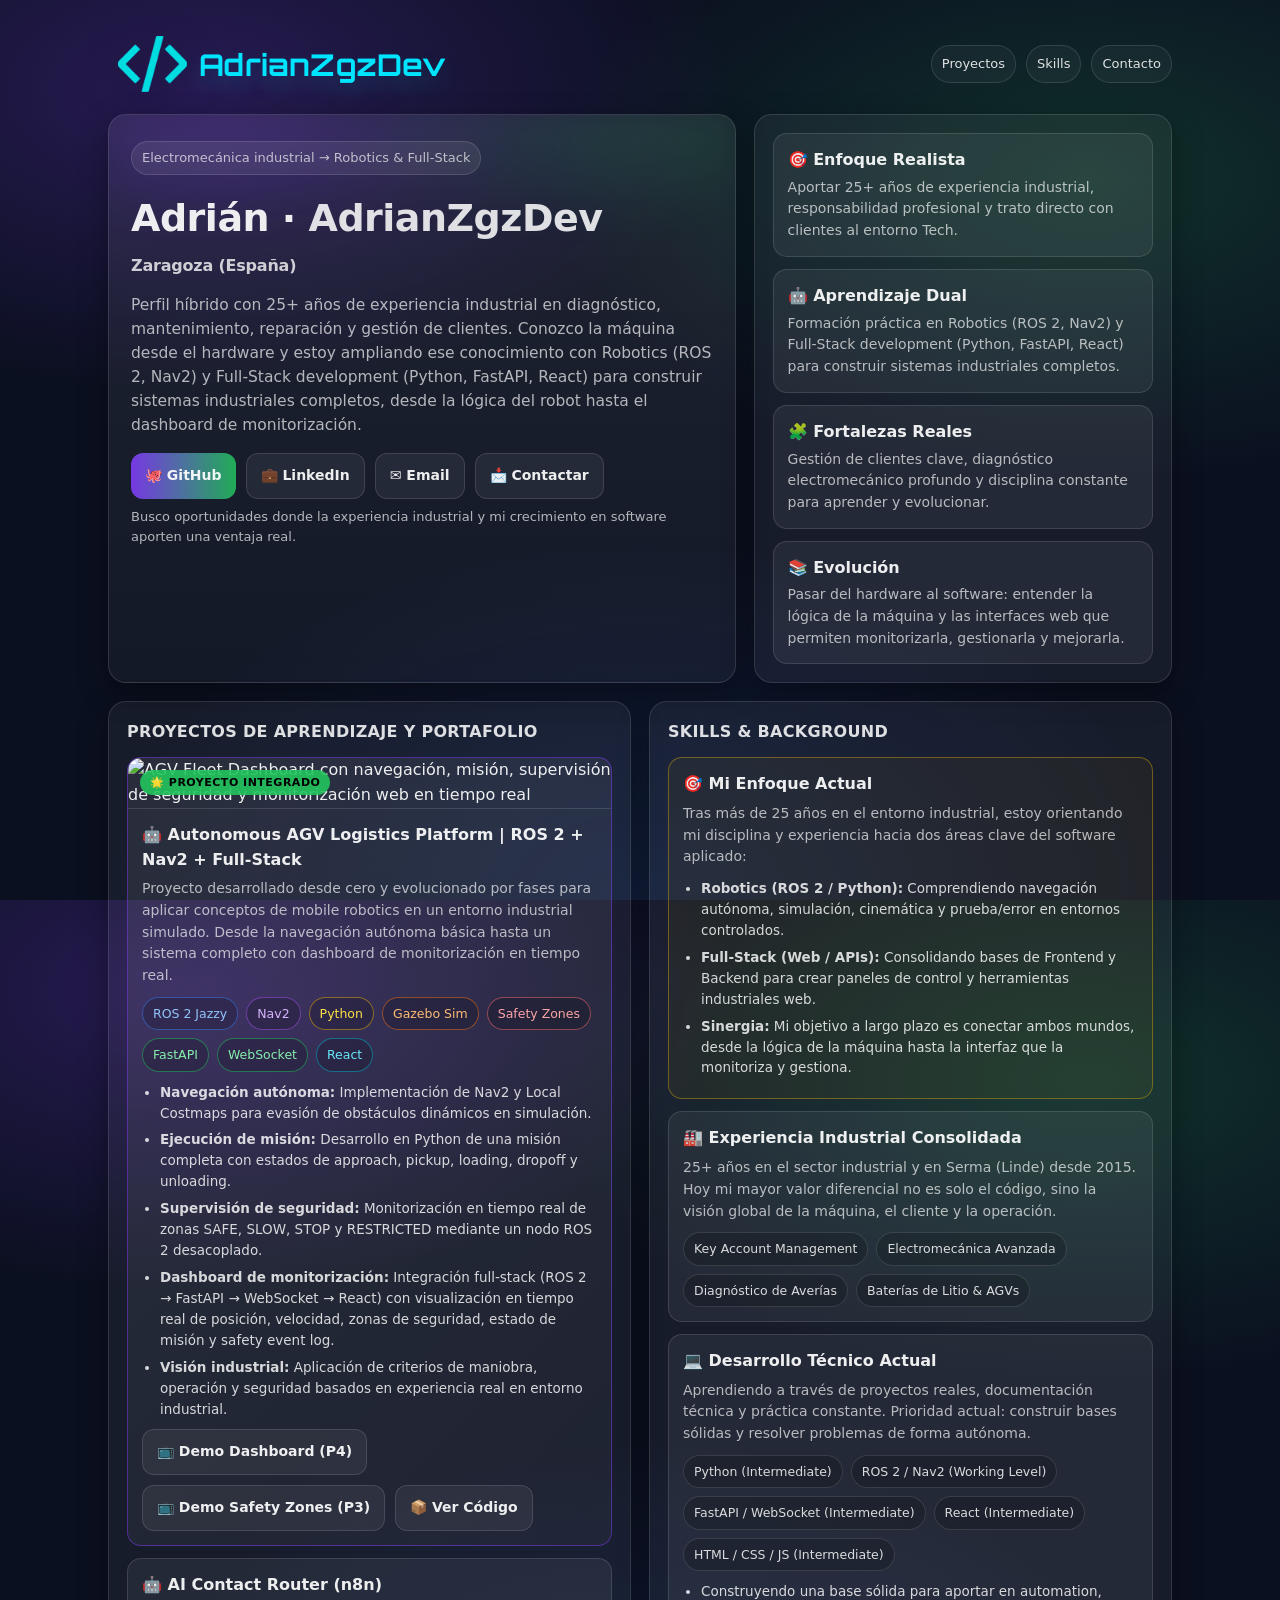
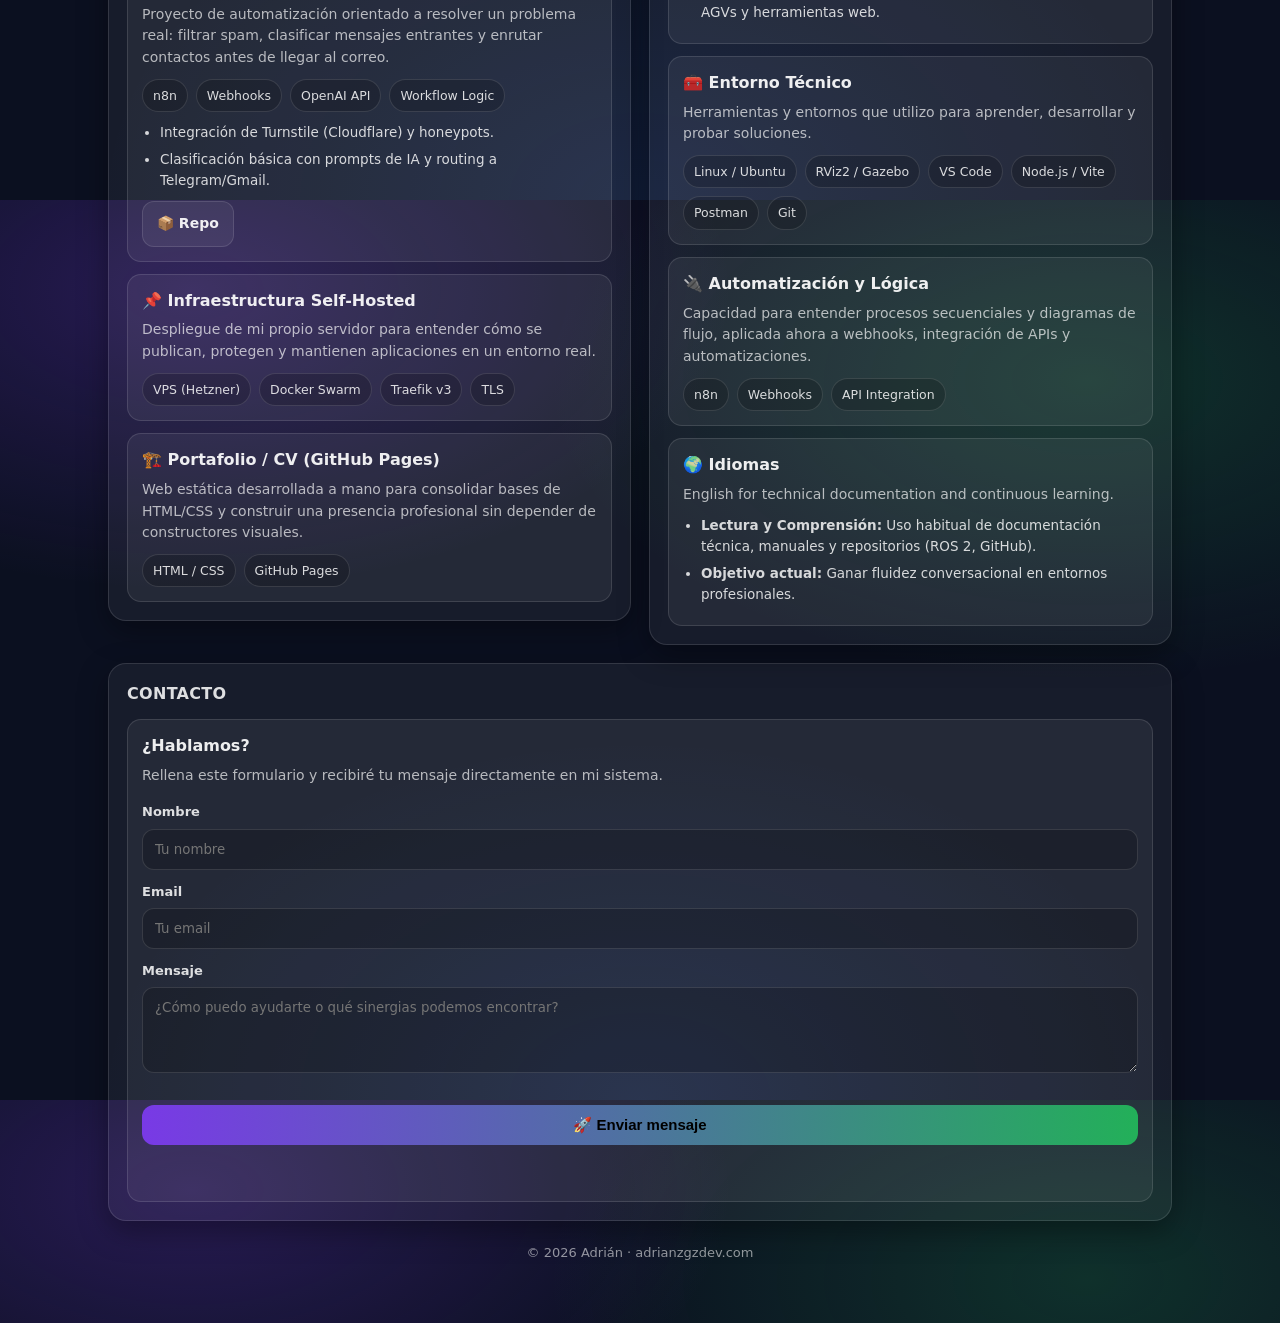
==== commit 83164231: "feat(portfolio): add Phase 4 full-stack dashboard to featured project - Update AGV project card with" ====
--- a/index.html
+++ b/index.html
@@ -29,7 +29,7 @@
 
     <meta
       name="description"
-      content="Portfolio de Adrián Zgz (AdrianZgzDev). Experto Electromecánico y Gestión de Cuentas en transición disciplinada hacia el Software y Robótica (ROS 2, Python)."
+      content="Portfolio de Adrián Zgz (AdrianZgzDev). Técnico Electromecánico con 25+ años de experiencia industrial en transición hacia Mobile Robotics (ROS 2, Nav2) y Full-Stack (Python, FastAPI, React) aplicado a AGV/AMR systems."
     />
 
     <!-- Canonical -->
@@ -40,7 +40,7 @@
     <meta property="og:title" content="Adrián Zgz Dev | Portfolio Híbrido" />
     <meta
       property="og:description"
-      content="25 años de experiencia física + Gestión de Clientes. Actualmente construyendo proyectos reales en software (ROS 2, n8n) para unir ambos mundos."
+      content="25+ años de experiencia industrial + Mobile Robotics + Full-Stack. Proyectos reales con ROS 2, Nav2, FastAPI y React aplicados a AGV/AMR systems."
     />
     <meta property="og:url" content="https://www.adrianzgzdev.com/" />
     <meta name="twitter:card" content="summary_large_image" />
@@ -566,8 +566,10 @@
             Perfil híbrido con 25+ años de experiencia industrial en
             diagnóstico, mantenimiento, reparación y gestión de clientes.
             Conozco la máquina desde el hardware y estoy ampliando ese
-            conocimiento con Robotics (ROS 2, Nav2, Python) y Full-Stack
-            development para entender, construir y mejorar sistemas completos.
+            conocimiento con Robotics (ROS 2, Nav2) y Full-Stack development
+            (Python, FastAPI, React) para construir sistemas industriales
+            completos, desde la lógica del robot hasta el dashboard de
+            monitorización.
           </p>
 
           <div class="cta">
@@ -608,9 +610,9 @@
             <div class="fact">
               <div class="k">🤖 Aprendizaje Dual</div>
               <div class="v">
-                Formación práctica en Robotics (ROS 2, Nav2, Python) y
-                Full-Stack development (JavaScript, APIs, Web) para mejorar
-                sistemas completos.
+                Formación práctica en Robotics (ROS 2, Nav2) y Full-Stack
+                development (Python, FastAPI, React) para construir sistemas
+                industriales completos.
               </div>
             </div>
 
@@ -664,8 +666,8 @@
                 "
               >
                 <img
-                  src="https://raw.githubusercontent.com/adrianzgzdev/agv_logistics_nav2/main/demo_phase_3.gif"
-                  alt="Simulación de AGV con navegación, misión y supervisión de seguridad"
+                  src="https://raw.githubusercontent.com/adrianzgzdev/agv_logistics_nav2/main/demo_phase_4.gif"
+                  alt="AGV Fleet Dashboard con navegación, misión, supervisión de seguridad y monitorización web en tiempo real"
                   style="
                     width: 100%;
                     display: block;
@@ -692,14 +694,13 @@
               </div>
 
               <h3>
-                🤖 AGV Autónomo | Navegación, Misión y Supervisión de Seguridad
+                🤖 Autonomous AGV Logistics Platform | ROS 2 + Nav2 + Full-Stack
               </h3>
               <p>
-                Proyecto desarrollado desde cero para aplicar conceptos de
-                mobile robotics en un entorno industrial simulado. Evolucionado
-                por fases con navegación autónoma, mission sequencing y
-                supervisión de seguridad basada en zonas sobre un AGV virtual
-                con ROS 2 + Nav2.
+                Proyecto desarrollado desde cero y evolucionado por fases para
+                aplicar conceptos de mobile robotics en un entorno industrial
+                simulado. Desde la navegación autónoma básica hasta un sistema
+                completo con dashboard de monitorización en tiempo real.
               </p>
 
               <div class="tags">
@@ -707,6 +708,11 @@
                   class="tag"
                   style="border-color: rgba(59, 130, 246, 0.5); color: #93c5fd"
                   >ROS 2 Jazzy</span
+                >
+                <span
+                  class="tag"
+                  style="border-color: rgba(168, 85, 247, 0.5); color: #d8b4fe"
+                  >Nav2</span
                 >
                 <span
                   class="tag"
@@ -720,13 +726,23 @@
                 >
                 <span
                   class="tag"
-                  style="border-color: rgba(168, 85, 247, 0.5); color: #d8b4fe"
-                  >Nav2</span
+                  style="border-color: rgba(248, 113, 113, 0.5); color: #fca5a5"
+                  >Safety Zones</span
                 >
                 <span
                   class="tag"
-                  style="border-color: rgba(248, 113, 113, 0.5); color: #fca5a5"
-                  >Safety Zones</span
+                  style="border-color: rgba(34, 197, 94, 0.5); color: #86efac"
+                  >FastAPI</span
+                >
+                <span
+                  class="tag"
+                  style="border-color: rgba(34, 197, 94, 0.5); color: #86efac"
+                  >WebSocket</span
+                >
+                <span
+                  class="tag"
+                  style="border-color: rgba(6, 182, 212, 0.5); color: #67e8f9"
+                  >React</span
                 >
               </div>
 
@@ -746,6 +762,12 @@
                   desacoplado.
                 </li>
                 <li>
+                  <b>Dashboard de monitorización:</b> Integración full-stack
+                  (ROS 2 → FastAPI → WebSocket → React) con visualización en
+                  tiempo real de posición, velocidad, zonas de seguridad, estado
+                  de misión y safety event log.
+                </li>
+                <li>
                   <b>Visión industrial:</b> Aplicación de criterios de maniobra,
                   operación y seguridad basados en experiencia real en entorno
                   industrial.
@@ -755,10 +777,17 @@
               <div class="links">
                 <a
                   class="btn"
-                  href="https://www.linkedin.com/posts/adrianzgzdev_ros2-nav2-robaejtica-activity-7440660921284202496-TBve?utm_source=share&utm_medium=member_desktop&rcm=ACoAADNO5HoBKxnM04TFYw7co-JFg6aOu_PAq64"
+                  href="https://www.linkedin.com/posts/adrianzgzdev_ros2-fastapi-websocket-ugcPost-7452209786818953217-FKbA?utm_source=share&utm_medium=member_desktop&rcm=ACoAADNO5HoBKxnM04TFYw7co-JFg6aOu_PAq64"
                   target="_blank"
                   rel="noopener"
-                  >📺 Ver Demo</a
+                  >📺 Demo Dashboard (P4)</a
+                >
+                <a
+                  class="btn"
+                  href="https://www.linkedin.com/posts/adrianzgzdev_ros2-nav2-robaejtica-activity-7443182548211523584-UYLR?utm_source=share&utm_medium=member_desktop&rcm=ACoAADNO5HoBKxnM04TFYw7co-JFg6aOu_PAq64"
+                  target="_blank"
+                  rel="noopener"
+                  >📺 Demo Safety Zones (P3)</a
                 >
                 <a
                   class="btn"
@@ -903,9 +932,10 @@
 
               <div class="tags">
                 <span class="tag">Python (Intermediate)</span>
-                <span class="tag">HTML/CSS/JS (Basic-Intermediate)</span>
-                <span class="tag">ROS 2 / Nav2 (In Progress)</span>
-                <span class="tag">Backend/APIs (Foundations)</span>
+                <span class="tag">ROS 2 / Nav2 (Working Level)</span>
+                <span class="tag">FastAPI / WebSocket (Intermediate)</span>
+                <span class="tag">React (Intermediate)</span>
+                <span class="tag">HTML / CSS / JS (Intermediate)</span>
               </div>
 
               <ul class="bullets">
@@ -927,7 +957,9 @@
                 <span class="tag">Linux / Ubuntu</span>
                 <span class="tag">RViz2 / Gazebo</span>
                 <span class="tag">VS Code</span>
+                <span class="tag">Node.js / Vite</span>
                 <span class="tag">Postman</span>
+                <span class="tag">Git</span>
               </div>
             </div>
 
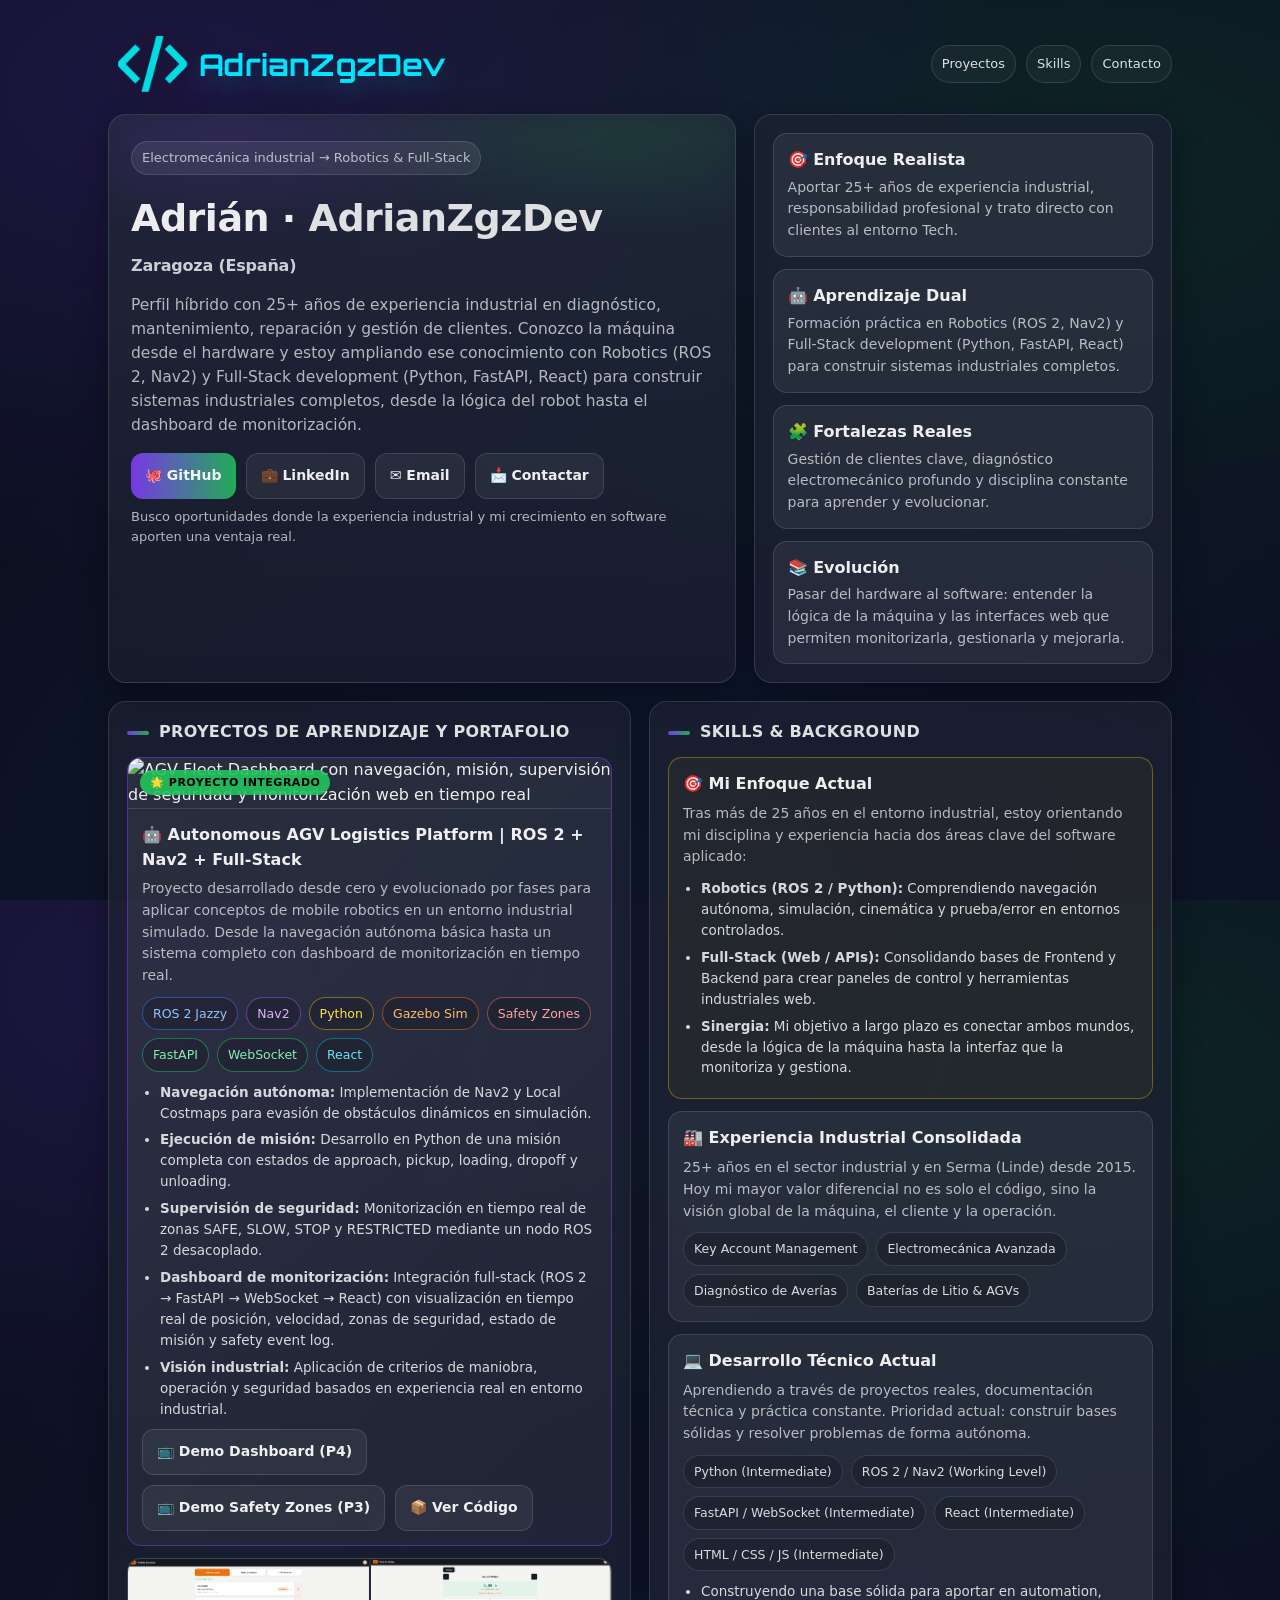
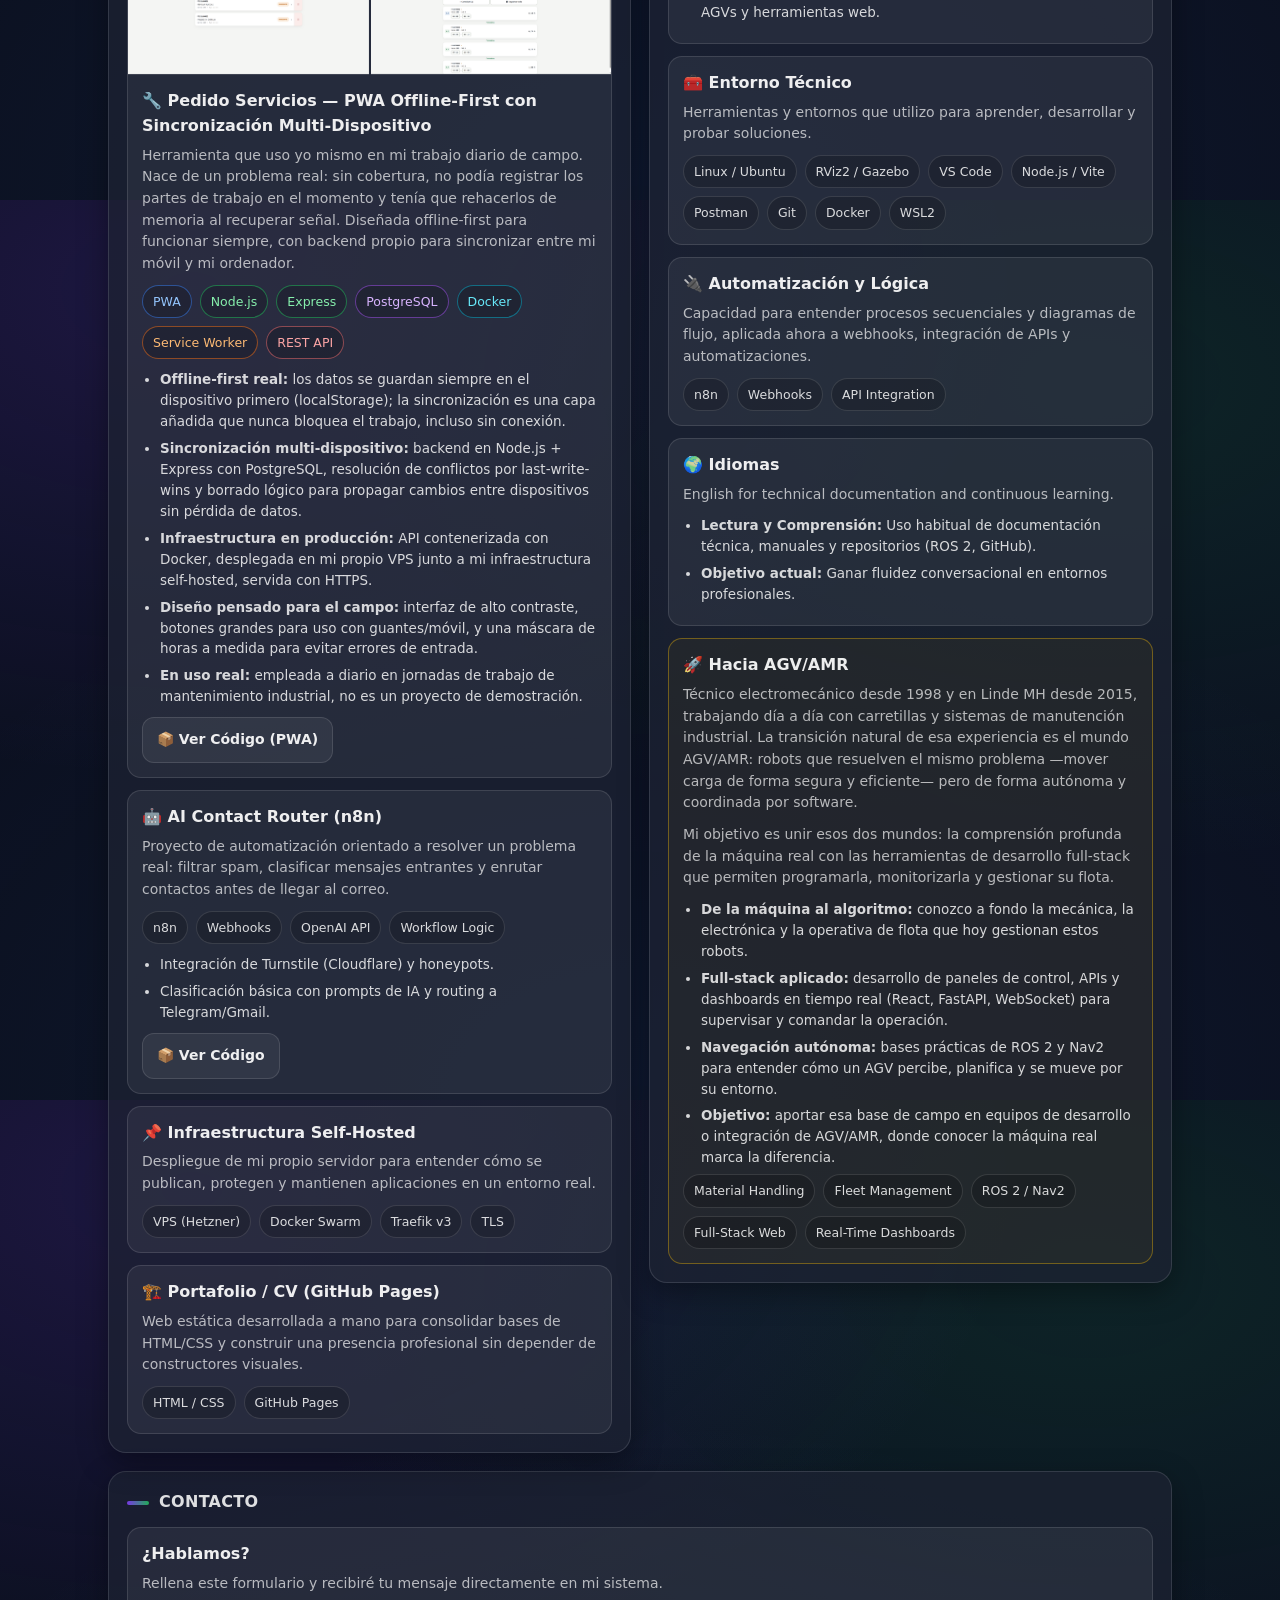
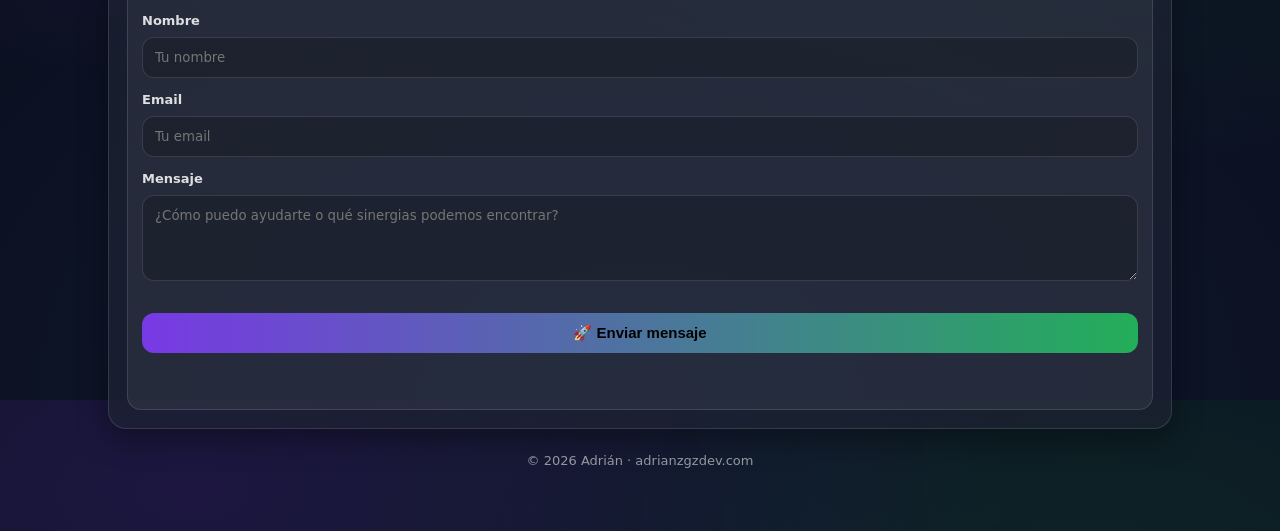
==== commit 2d84118d: "feat: tarjeta Hacia AGV/AMR, tags técnicos y ajustes visuales - Nueva card en Skills conectando Lind" ====
--- a/index.html
+++ b/index.html
@@ -84,6 +84,15 @@
         scroll-behavior: smooth;
       }
 
+      section[id] {
+        scroll-margin-top: 24px;
+      }
+
+      ::selection {
+        background: rgba(124, 58, 237, 0.55);
+        color: #fff;
+      }
+
       body {
         margin: 0;
         font-family:
@@ -99,19 +108,19 @@
         color: var(--text);
         background:
           radial-gradient(
-            900px 500px at 15% 10%,
-            rgba(124, 58, 237, 0.25),
-            transparent 60%
+            1100px 650px at 15% 10%,
+            rgba(124, 58, 237, 0.16),
+            transparent 75%
           ),
           radial-gradient(
-            900px 500px at 85% 20%,
-            rgba(34, 197, 94, 0.18),
-            transparent 60%
+            1100px 650px at 85% 20%,
+            rgba(34, 197, 94, 0.11),
+            transparent 75%
           ),
           radial-gradient(
-            900px 600px at 50% 100%,
-            rgba(59, 130, 246, 0.12),
-            transparent 60%
+            1100px 750px at 50% 100%,
+            rgba(59, 130, 246, 0.08),
+            transparent 78%
           ),
           var(--bg);
         line-height: 1.55;
@@ -212,10 +221,11 @@
       }
 
       .hero {
-        background: linear-gradient(
+        background-color: rgba(15, 21, 38, 0.72);
+        background-image: linear-gradient(
           180deg,
-          rgba(255, 255, 255, 0.08),
-          rgba(255, 255, 255, 0.04)
+          rgba(255, 255, 255, 0.07),
+          rgba(255, 255, 255, 0.035)
         );
         border: 1px solid var(--line);
         border-radius: var(--radius);
@@ -333,7 +343,11 @@
 
       .panel,
       section {
-        background: rgba(255, 255, 255, 0.05);
+        background-color: rgba(15, 21, 38, 0.72);
+        background-image: linear-gradient(
+          rgba(255, 255, 255, 0.045),
+          rgba(255, 255, 255, 0.045)
+        );
         border: 1px solid var(--line);
         border-radius: var(--radius);
         box-shadow: var(--shadow);
@@ -385,6 +399,22 @@
         letter-spacing: 0.3px;
         text-transform: uppercase;
         color: rgba(255, 255, 255, 0.86);
+        display: flex;
+        align-items: center;
+        gap: 10px;
+      }
+
+      h2::before {
+        content: "";
+        width: 22px;
+        height: 4px;
+        border-radius: 999px;
+        background: linear-gradient(
+          90deg,
+          rgba(124, 58, 237, 0.95),
+          rgba(34, 197, 94, 0.85)
+        );
+        flex: none;
       }
 
       .cards {
@@ -397,6 +427,14 @@
         background: rgba(255, 255, 255, 0.06);
         border-radius: 14px;
         padding: 14px;
+        transition:
+          border-color 0.15s ease,
+          background 0.15s ease;
+      }
+
+      .card:hover {
+        border-color: rgba(255, 255, 255, 0.22);
+        background: rgba(255, 255, 255, 0.075);
       }
 
       .card h3 {
@@ -799,6 +837,130 @@
               </div>
             </div>
 
+            <!-- ✅ PROYECTO PEDIDO SERVICIOS ✅ -->
+            <div class="card">
+              <div
+                style="
+                  display: grid;
+                  grid-template-columns: 1fr 1fr;
+                  gap: 2px;
+                  margin: -14px -14px 14px -14px;
+                  overflow: hidden;
+                  border-radius: 13px 13px 0 0;
+                "
+              >
+                <img
+                  src="assets/projects/pedido-servicios-lista.png"
+                  alt="Lista de partes de trabajo con estado pendiente/volcado y sincronización"
+                  style="
+                    width: 100%;
+                    display: block;
+                    border-bottom: 1px solid var(--line);
+                  "
+                />
+                <img
+                  src="assets/projects/pedido-servicios-timeline.png"
+                  alt="Vista de jornada con cálculo de horas trabajadas y empalmes automáticos"
+                  style="
+                    width: 100%;
+                    display: block;
+                    border-bottom: 1px solid var(--line);
+                  "
+                />
+              </div>
+
+              <h3>
+                🔧 Pedido Servicios — PWA Offline-First con Sincronización
+                Multi-Dispositivo
+              </h3>
+              <p>
+                Herramienta que uso yo mismo en mi trabajo diario de campo. Nace
+                de un problema real: sin cobertura, no podía registrar los
+                partes de trabajo en el momento y tenía que rehacerlos de
+                memoria al recuperar señal. Diseñada offline-first para
+                funcionar siempre, con backend propio para sincronizar entre mi
+                móvil y mi ordenador.
+              </p>
+
+              <div class="tags">
+                <span
+                  class="tag"
+                  style="border-color: rgba(59, 130, 246, 0.5); color: #93c5fd"
+                  >PWA</span
+                >
+                <span
+                  class="tag"
+                  style="border-color: rgba(34, 197, 94, 0.5); color: #86efac"
+                  >Node.js</span
+                >
+                <span
+                  class="tag"
+                  style="border-color: rgba(34, 197, 94, 0.5); color: #86efac"
+                  >Express</span
+                >
+                <span
+                  class="tag"
+                  style="border-color: rgba(168, 85, 247, 0.5); color: #d8b4fe"
+                  >PostgreSQL</span
+                >
+                <span
+                  class="tag"
+                  style="border-color: rgba(6, 182, 212, 0.5); color: #67e8f9"
+                  >Docker</span
+                >
+                <span
+                  class="tag"
+                  style="border-color: rgba(249, 115, 22, 0.5); color: #fdba74"
+                  >Service Worker</span
+                >
+                <span
+                  class="tag"
+                  style="border-color: rgba(248, 113, 113, 0.5); color: #fca5a5"
+                  >REST API</span
+                >
+              </div>
+
+              <ul class="bullets">
+                <li>
+                  <b>Offline-first real:</b> los datos se guardan siempre en el
+                  dispositivo primero (localStorage); la sincronización es una
+                  capa añadida que nunca bloquea el trabajo, incluso sin
+                  conexión.
+                </li>
+                <li>
+                  <b>Sincronización multi-dispositivo:</b> backend en Node.js +
+                  Express con PostgreSQL, resolución de conflictos por
+                  last-write-wins y borrado lógico para propagar cambios entre
+                  dispositivos sin pérdida de datos.
+                </li>
+                <li>
+                  <b>Infraestructura en producción:</b> API contenerizada con
+                  Docker, desplegada en mi propio VPS junto a mi infraestructura
+                  self-hosted, servida con HTTPS.
+                </li>
+                <li>
+                  <b>Diseño pensado para el campo:</b> interfaz de alto
+                  contraste, botones grandes para uso con guantes/móvil, y una
+                  máscara de horas a medida para evitar errores de entrada.
+                </li>
+                <li>
+                  <b>En uso real:</b> empleada a diario en jornadas de trabajo
+                  de mantenimiento industrial, no es un proyecto de
+                  demostración.
+                </li>
+              </ul>
+
+              <div class="links">
+                <a
+                  class="btn"
+                  href="https://github.com/adrianzgzdev/partes"
+                  target="_blank"
+                  rel="noopener"
+                  >📦 Ver Código (PWA)</a
+                >
+              </div>
+            </div>
+
             <!-- PROYECTO N8N -->
             <div class="card">
               <h3>🤖 AI Contact Router (n8n)</h3>
@@ -829,7 +991,7 @@
                   href="https://github.com/adrianzgzdev/n8n-ai-contact-router"
                   target="_blank"
                   rel="noopener"
-                  >📦 Repo</a
+                  >📦 Ver Código</a
                 >
               </div>
             </div>
@@ -960,6 +1122,8 @@
                 <span class="tag">Node.js / Vite</span>
                 <span class="tag">Postman</span>
                 <span class="tag">Git</span>
+                <span class="tag">Docker</span>
+                <span class="tag">WSL2</span>
               </div>
             </div>
 
@@ -994,6 +1158,60 @@
                   entornos profesionales.
                 </li>
               </ul>
+            </div>
+
+            <div
+              class="card"
+              style="
+                border-color: rgba(234, 179, 8, 0.4);
+                background: rgba(234, 179, 8, 0.05);
+              "
+            >
+              <h3>🚀 Hacia AGV/AMR</h3>
+              <p>
+                Técnico electromecánico desde 1998 y en Linde MH desde 2015,
+                trabajando día a día con carretillas y sistemas de manutención
+                industrial. La transición natural de esa experiencia es el mundo
+                AGV/AMR: robots que resuelven el mismo problema —mover carga de
+                forma segura y eficiente— pero de forma autónoma y coordinada
+                por software.
+              </p>
+              <p>
+                Mi objetivo es unir esos dos mundos: la comprensión profunda de
+                la máquina real con las herramientas de desarrollo full-stack
+                que permiten programarla, monitorizarla y gestionar su flota.
+              </p>
+
+              <ul class="bullets">
+                <li>
+                  <b>De la máquina al algoritmo:</b> conozco a fondo la
+                  mecánica, la electrónica y la operativa de flota que hoy
+                  gestionan estos robots.
+                </li>
+                <li>
+                  <b>Full-stack aplicado:</b> desarrollo de paneles de control,
+                  APIs y dashboards en tiempo real (React, FastAPI, WebSocket)
+                  para supervisar y comandar la operación.
+                </li>
+                <li>
+                  <b>Navegación autónoma:</b> bases prácticas de ROS 2 y Nav2
+                  para entender cómo un AGV percibe, planifica y se mueve por su
+                  entorno.
+                </li>
+                <li>
+                  <b>Objetivo:</b> aportar esa base de campo en equipos de
+                  desarrollo o integración de AGV/AMR, donde conocer la máquina
+                  real marca la diferencia.
+                </li>
+              </ul>
+
+              <div class="tags">
+                <span class="tag">Material Handling</span>
+                <span class="tag">Fleet Management</span>
+                <span class="tag">ROS 2 / Nav2</span>
+                <span class="tag">Full-Stack Web</span>
+                <span class="tag">Real-Time Dashboards</span>
+              </div>
             </div>
           </div>
         </section>
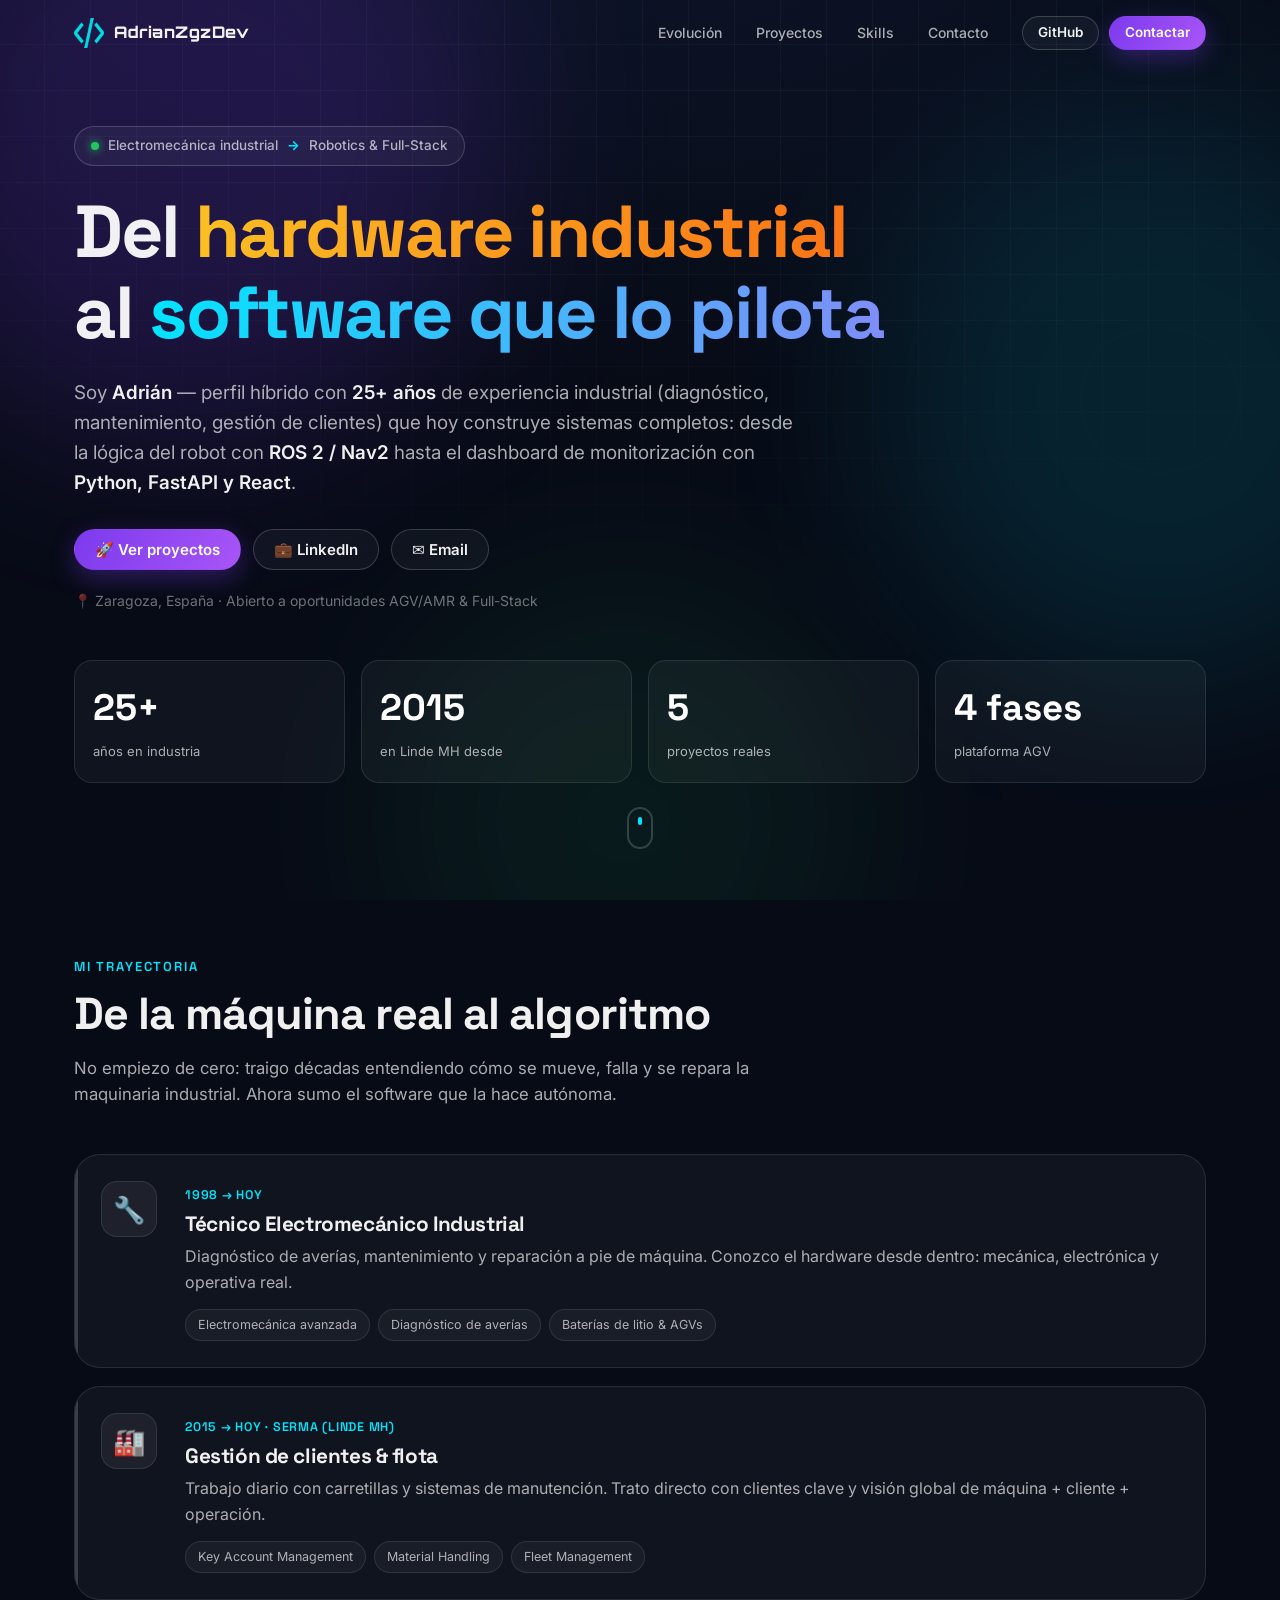
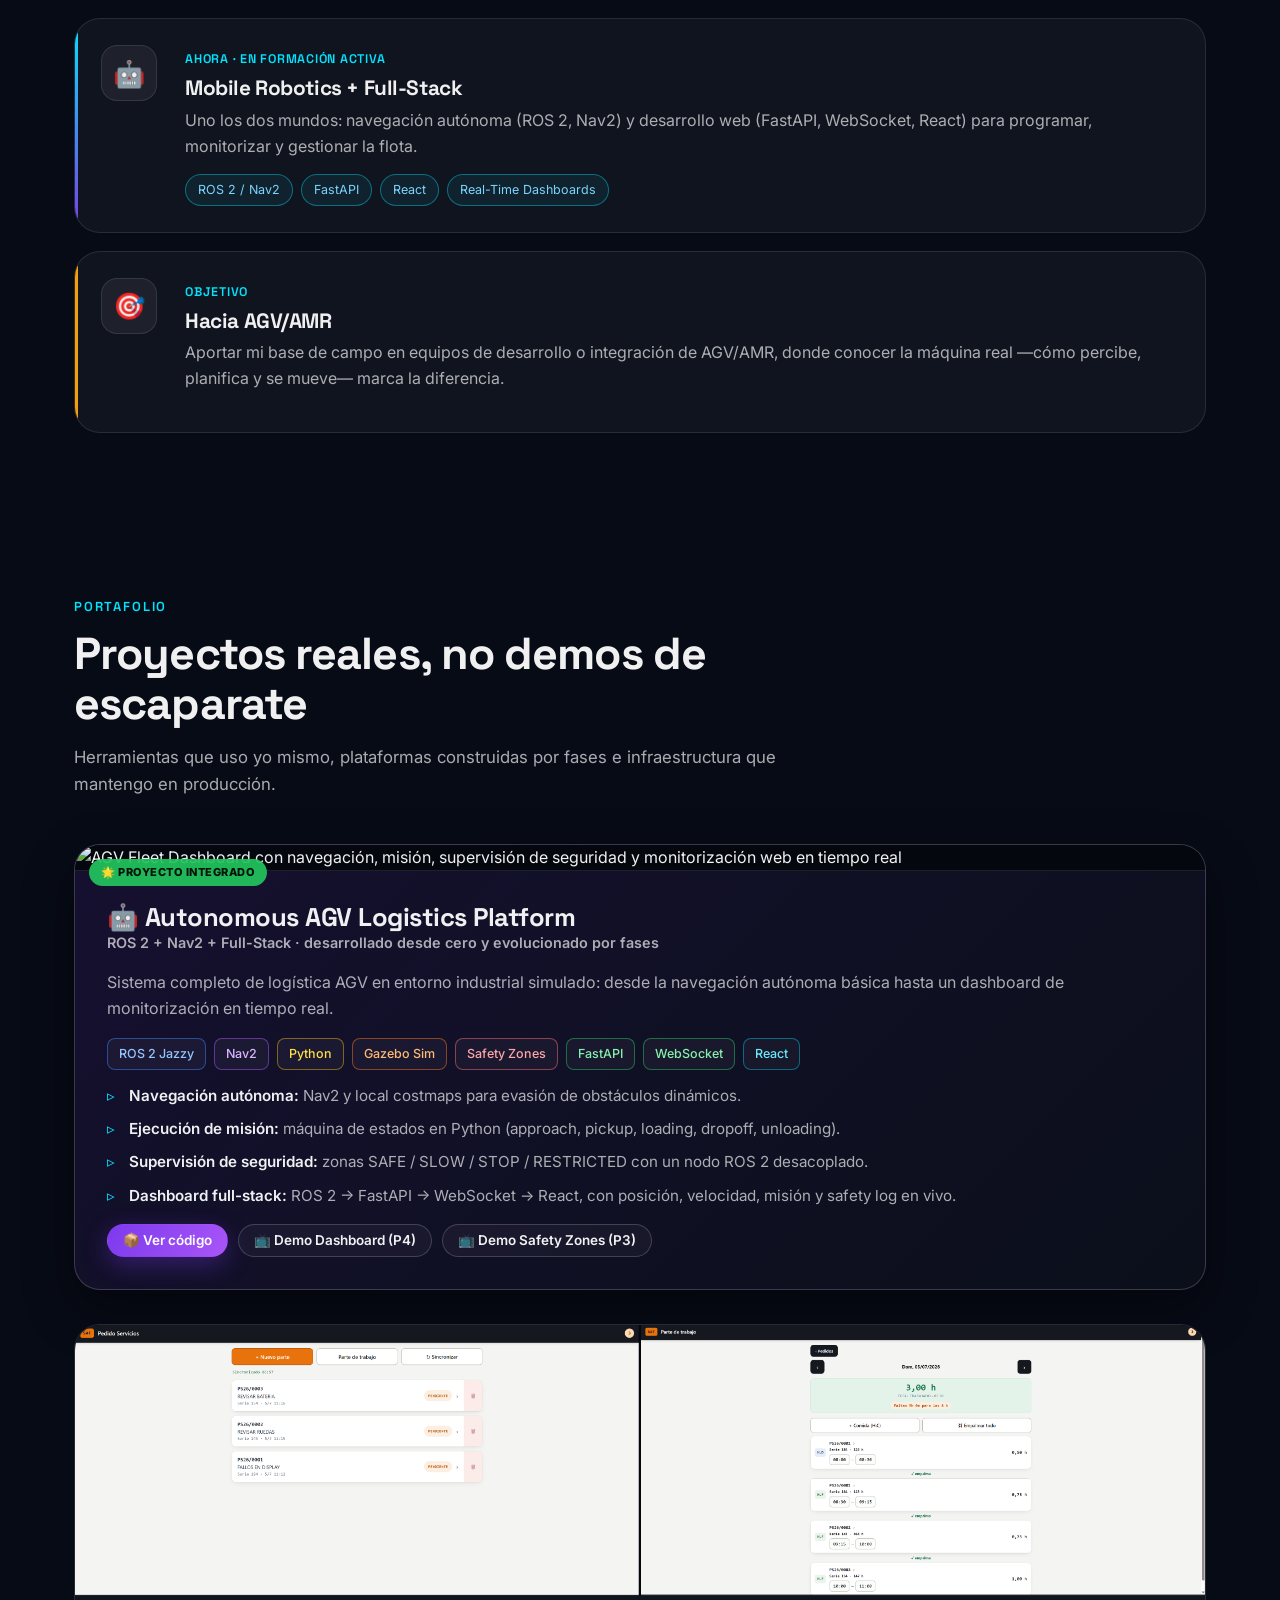
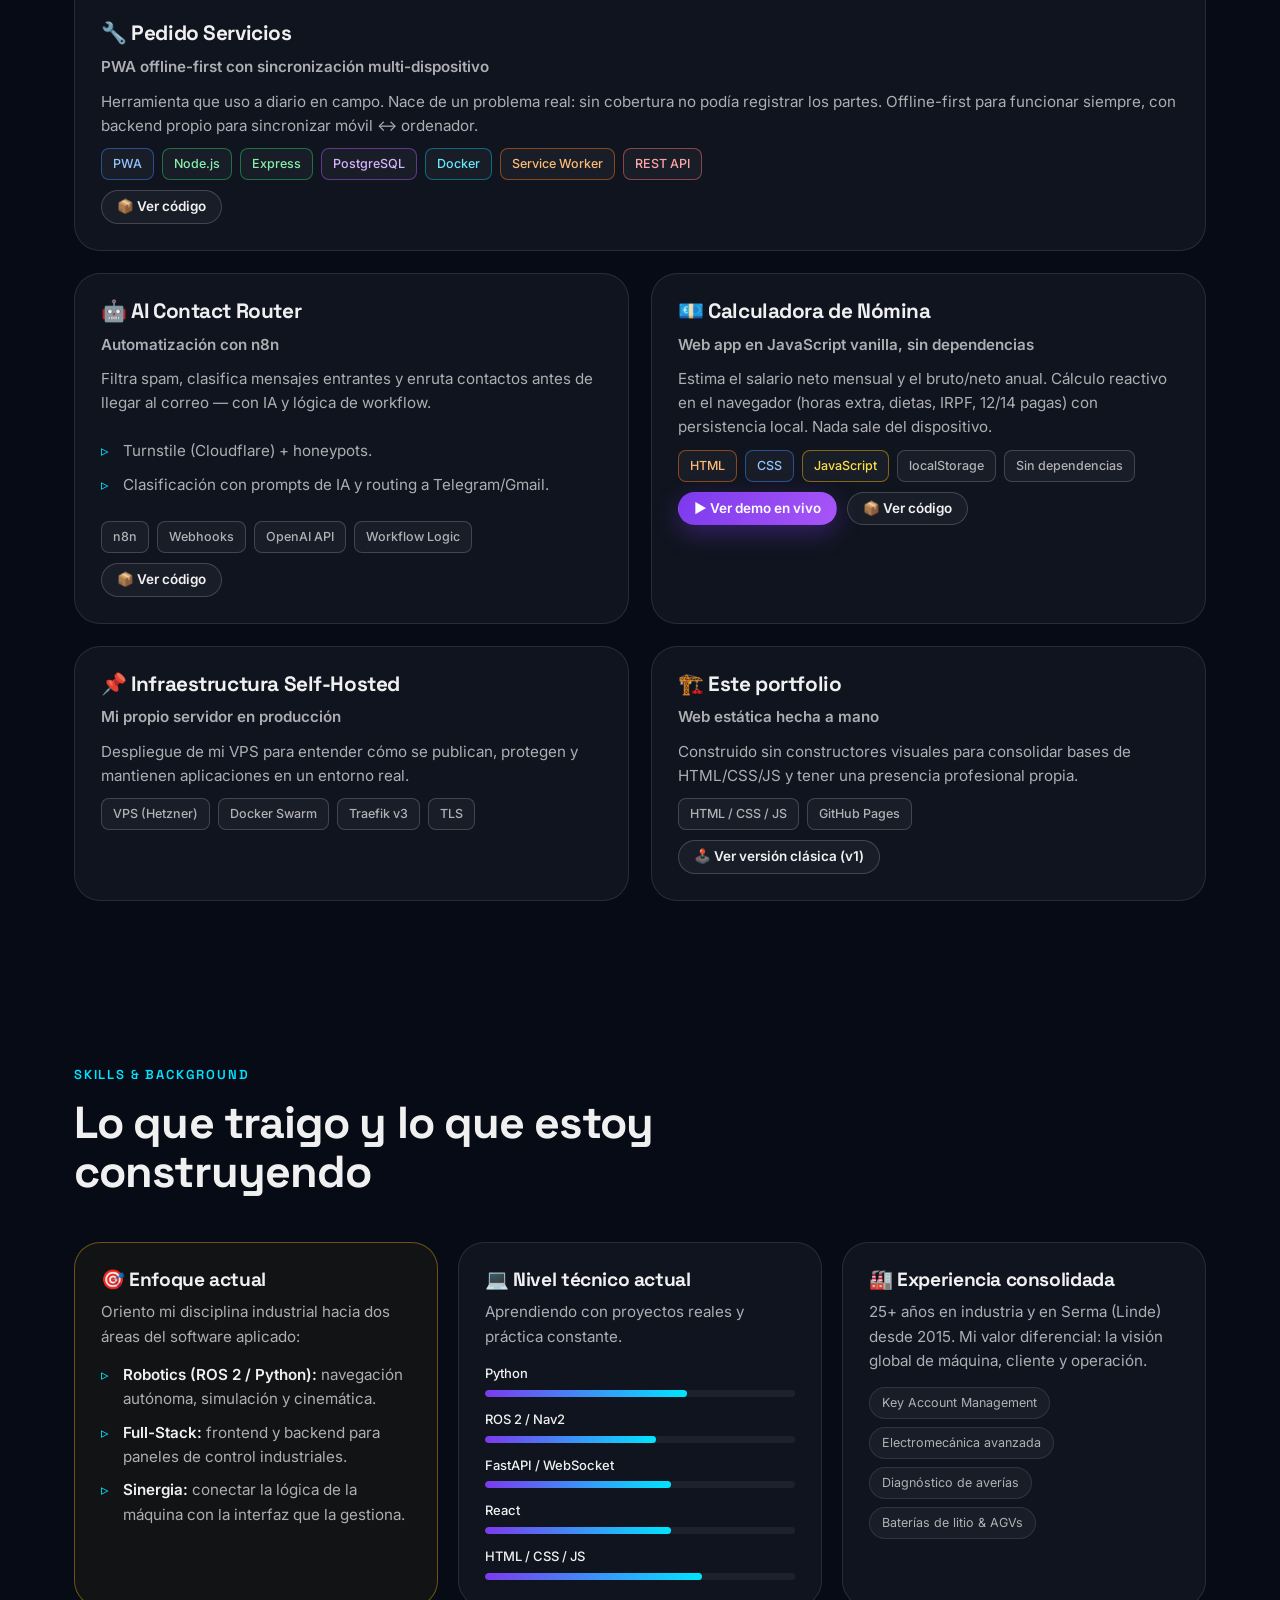
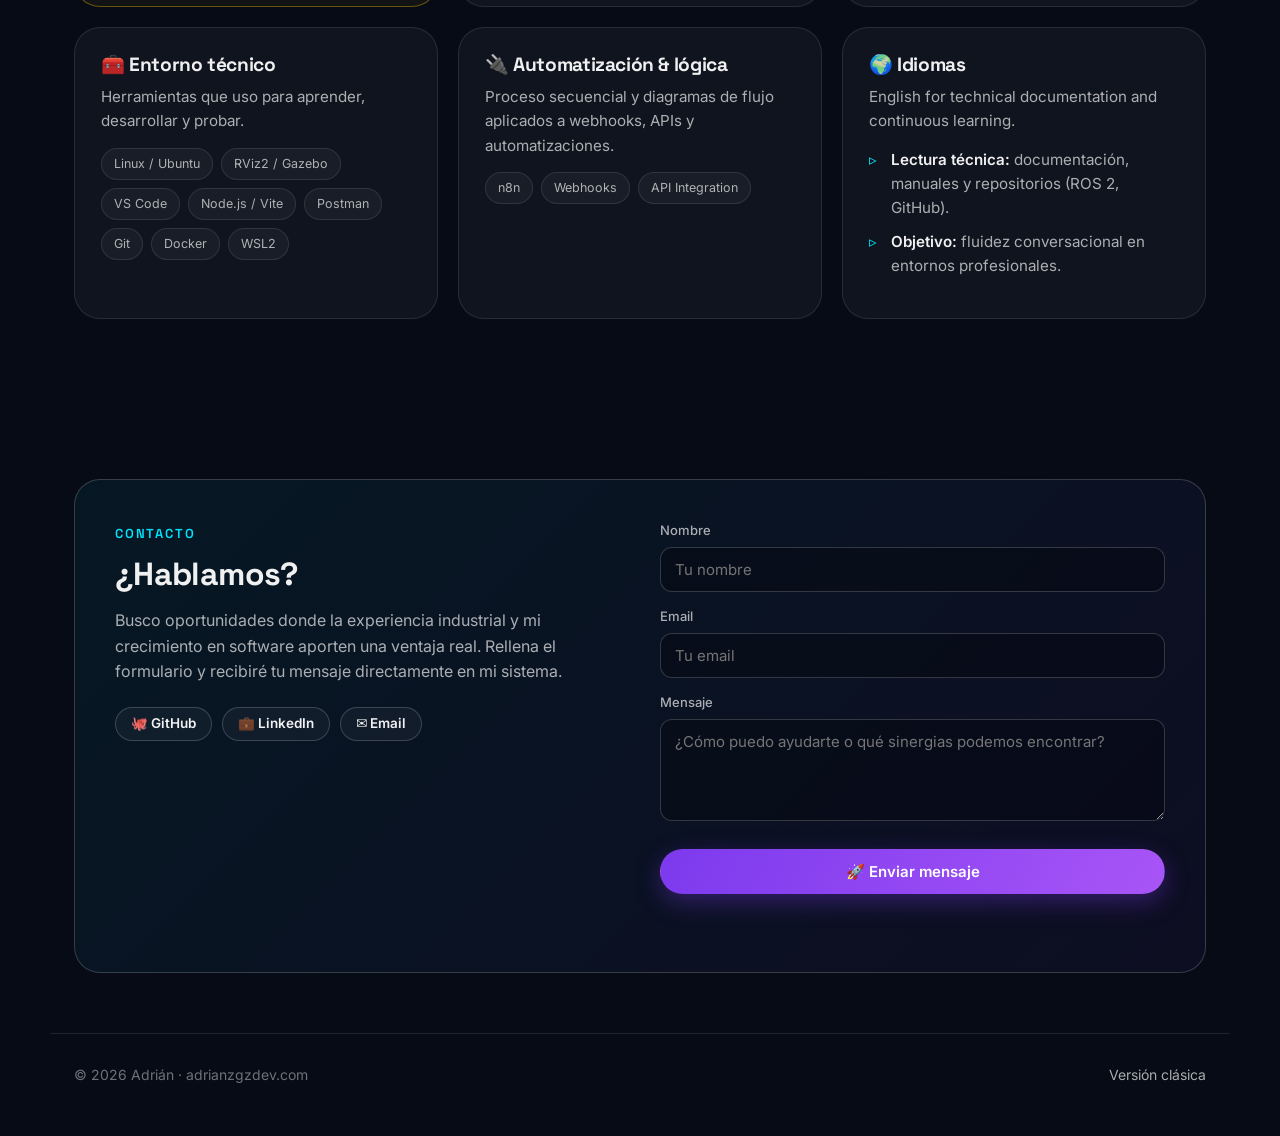
==== commit 57de7659: "feat(rediseno): nueva web visual v2 + archiva v1 - Rediseño completo: hero animado, timeline de evol" ====
--- a/index.html
+++ b/index.html
@@ -3,36 +3,21 @@
   <head>
     <meta charset="utf-8" />
     <meta name="viewport" content="width=device-width, initial-scale=1" />
-    <title>AdrianZgzDev | Portfolio</title>
+    <title>AdrianZgzDev | Del hardware industrial al software robótico</title>
 
     <!-- Icons -->
-    <link rel="icon" href="assets/icons/favicon.ico" sizes="any" />
-    <link
-      rel="icon"
-      type="image/png"
-      sizes="32x32"
-      href="assets/icons/favicon-32x32.png"
-    />
-    <link
-      rel="icon"
-      type="image/png"
-      sizes="16x16"
-      href="assets/icons/favicon-16x16.png"
-    />
-    <link rel="apple-touch-icon" href="assets/icons/apple-touch-icon.png" />
-    <link rel="manifest" href="assets/icons/site.webmanifest" />
-    <meta
-      name="msapplication-config"
-      content="assets/icons/browserconfig.xml"
-    />
+    <link rel="icon" href="/assets/icons/favicon.ico" sizes="any" />
+    <link rel="icon" type="image/png" sizes="32x32" href="/assets/icons/favicon-32x32.png" />
+    <link rel="icon" type="image/png" sizes="16x16" href="/assets/icons/favicon-16x16.png" />
+    <link rel="apple-touch-icon" href="/assets/icons/apple-touch-icon.png" />
+    <link rel="manifest" href="/assets/icons/site.webmanifest" />
+    <meta name="msapplication-config" content="/assets/icons/browserconfig.xml" />
     <meta name="theme-color" content="#0b1020" />
 
     <meta
       name="description"
       content="Portfolio de Adrián Zgz (AdrianZgzDev). Técnico Electromecánico con 25+ años de experiencia industrial en transición hacia Mobile Robotics (ROS 2, Nav2) y Full-Stack (Python, FastAPI, React) aplicado a AGV/AMR systems."
     />
-
-    <!-- Canonical -->
     <link rel="canonical" href="https://www.adrianzgzdev.com/" />
 
     <!-- Open Graph -->
@@ -45,1396 +30,476 @@
     <meta property="og:url" content="https://www.adrianzgzdev.com/" />
     <meta name="twitter:card" content="summary_large_image" />
 
-    <!-- Orbitron (solo para la marca) -->
+    <!-- Fonts -->
     <link rel="preconnect" href="https://fonts.googleapis.com" />
     <link rel="preconnect" href="https://fonts.gstatic.com" crossorigin />
     <link
-      href="https://fonts.googleapis.com/css2?family=Orbitron:wght@600;700;800&display=swap"
+      href="https://fonts.googleapis.com/css2?family=Orbitron:wght@600;700;800&family=Space+Grotesk:wght@400;500;600;700&family=Inter:wght@400;500;600&display=swap"
       rel="stylesheet"
     />
 
-    <!-- Turnstile (client) -->
-    <script
-      src="https://challenges.cloudflare.com/turnstile/v0/api.js"
-      async
-      defer
-    ></script>
-
-    <style>
-      :root {
-        --bg: #0b1020;
-        --text: rgba(255, 255, 255, 0.92);
-        --muted: rgba(255, 255, 255, 0.68);
-        --line: rgba(255, 255, 255, 0.12);
-        --shadow: 0 10px 30px rgba(0, 0, 0, 0.35);
-        --radius: 18px;
-        --focus: rgba(124, 58, 237, 0.7);
-        --brand: #00e5ff;
-      }
-
-      * {
-        box-sizing: border-box;
-      }
-
-      html,
-      body {
-        height: 100%;
-      }
-      html {
-        scroll-behavior: smooth;
-      }
-
-      section[id] {
-        scroll-margin-top: 24px;
-      }
-
-      ::selection {
-        background: rgba(124, 58, 237, 0.55);
-        color: #fff;
-      }
-
-      body {
-        margin: 0;
-        font-family:
-          ui-sans-serif,
-          system-ui,
-          -apple-system,
-          Segoe UI,
-          Roboto,
-          Helvetica,
-          Arial,
-          "Apple Color Emoji",
-          "Segoe UI Emoji";
-        color: var(--text);
-        background:
-          radial-gradient(
-            1100px 650px at 15% 10%,
-            rgba(124, 58, 237, 0.16),
-            transparent 75%
-          ),
-          radial-gradient(
-            1100px 650px at 85% 20%,
-            rgba(34, 197, 94, 0.11),
-            transparent 75%
-          ),
-          radial-gradient(
-            1100px 750px at 50% 100%,
-            rgba(59, 130, 246, 0.08),
-            transparent 78%
-          ),
-          var(--bg);
-        line-height: 1.55;
-      }
-
-      a {
-        color: inherit;
-        text-decoration: none;
-      }
-
-      .wrap {
-        max-width: 1100px;
-        margin: 0 auto;
-        padding: 28px 18px 60px;
-      }
-
-      /* TOPBAR */
-      .topbar {
-        display: flex;
-        justify-content: space-between;
-        align-items: center;
-        gap: 12px;
-        margin-bottom: 14px;
-      }
-
-      /* ✅ BRAND (icon + text) */
-      .brand {
-        display: inline-flex;
-        align-items: center;
-        gap: 12px;
-        padding: 8px 10px;
-        border-radius: 12px;
-        line-height: 1;
-      }
-
-      .brand:hover {
-        background: rgba(255, 255, 255, 0.04);
-      }
-
-      .brand:focus-visible {
-        outline: none;
-        box-shadow: 0 0 0 3px rgba(124, 58, 237, 0.25);
-        border: 1px solid rgba(124, 58, 237, 0.6);
-      }
-
-      .brand__icon {
-        height: 56px; /* 52–60 */
-        width: auto;
-        display: block;
-        object-fit: contain;
-        filter: drop-shadow(0 10px 20px rgba(0, 0, 0, 0.35));
-      }
-
-      .brand__name {
-        font-family:
-          "Orbitron",
-          ui-sans-serif,
-          system-ui,
-          -apple-system,
-          "Segoe UI",
-          Roboto,
-          Arial;
-        font-weight: 700;
-        font-size: 30px;
-        letter-spacing: 0.2px;
-        color: var(--brand);
-        line-height: 1;
-        position: relative;
-        top: 1px;
-        text-shadow: 0 10px 22px rgba(0, 229, 255, 0.18);
-      }
-
-      nav {
-        display: flex;
-        gap: 10px;
-        flex-wrap: wrap;
-      }
-
-      .navlink {
-        padding: 8px 10px;
-        border-radius: 999px;
-        border: 1px solid var(--line);
-        background: rgba(255, 255, 255, 0.04);
-        color: rgba(255, 255, 255, 0.86);
-        font-size: 13px;
-      }
-
-      .navlink:hover {
-        background: rgba(255, 255, 255, 0.07);
-      }
-
-      header {
-        display: grid;
-        grid-template-columns: 1.2fr 0.8fr;
-        gap: 18px;
-        align-items: stretch;
-        margin-top: 10px;
-      }
-
-      .hero {
-        background-color: rgba(15, 21, 38, 0.72);
-        background-image: linear-gradient(
-          180deg,
-          rgba(255, 255, 255, 0.07),
-          rgba(255, 255, 255, 0.035)
-        );
-        border: 1px solid var(--line);
-        border-radius: var(--radius);
-        box-shadow: var(--shadow);
-        padding: 26px 22px;
-        position: relative;
-        overflow: hidden;
-      }
-
-      .hero::before {
-        content: "";
-        position: absolute;
-        inset: -2px;
-        background:
-          radial-gradient(
-            500px 200px at 20% 0%,
-            rgba(124, 58, 237, 0.35),
-            transparent 60%
-          ),
-          radial-gradient(
-            500px 200px at 80% 0%,
-            rgba(34, 197, 94, 0.28),
-            transparent 60%
-          );
-        filter: blur(18px);
-        opacity: 0.55;
-        pointer-events: none;
-      }
-
-      .hero > * {
-        position: relative;
-      }
-
-      .badge {
-        display: inline-flex;
-        gap: 8px;
-        align-items: center;
-        padding: 6px 10px;
-        border-radius: 999px;
-        background: rgba(255, 255, 255, 0.08);
-        border: 1px solid var(--line);
-        color: var(--muted);
-        font-size: 13px;
-        width: fit-content;
-      }
-
-      h1 {
-        font-size: clamp(26px, 4vw, 38px);
-        margin: 14px 0 6px;
-        letter-spacing: -0.5px;
-      }
-
-      .headline-sub {
-        margin: 0 0 14px;
-        color: rgba(255, 255, 255, 0.78);
-        font-weight: 700;
-        letter-spacing: -0.2px;
-      }
-
-      .subtitle {
-        color: var(--muted);
-        margin: 0 0 16px;
-        font-size: 15.5px;
-      }
-
-      .cta {
-        display: flex;
-        flex-wrap: wrap;
-        gap: 10px;
-        margin-top: 14px;
-      }
-
-      .btn {
-        display: inline-flex;
-        align-items: center;
-        justify-content: center;
-        gap: 10px;
-        padding: 11px 14px;
-        border-radius: 12px;
-        border: 1px solid var(--line);
-        background: rgba(255, 255, 255, 0.06);
-        transition:
-          transform 0.12s ease,
-          background 0.12s ease,
-          border-color 0.12s ease,
-          opacity 0.12s ease;
-        font-weight: 700;
-        font-size: 14px;
-        cursor: pointer;
-      }
-
-      .btn:hover {
-        transform: translateY(-1px);
-        background: rgba(255, 255, 255, 0.09);
-        border-color: rgba(255, 255, 255, 0.22);
-      }
-
-      .btn:disabled {
-        cursor: not-allowed;
-        opacity: 0.7;
-      }
-
-      .btn.primary {
-        background: linear-gradient(
-          90deg,
-          rgba(124, 58, 237, 0.95),
-          rgba(34, 197, 94, 0.85)
-        );
-        border: 0;
-      }
-
-      .btn.primary:hover {
-        filter: brightness(1.03);
-      }
-
-      .panel,
-      section {
-        background-color: rgba(15, 21, 38, 0.72);
-        background-image: linear-gradient(
-          rgba(255, 255, 255, 0.045),
-          rgba(255, 255, 255, 0.045)
-        );
-        border: 1px solid var(--line);
-        border-radius: var(--radius);
-        box-shadow: var(--shadow);
-      }
-
-      .panel {
-        padding: 18px;
-      }
-
-      .facts {
-        display: grid;
-        gap: 12px;
-        height: 100%;
-        align-content: start;
-      }
-
-      .fact {
-        padding: 14px;
-        background: rgba(255, 255, 255, 0.06);
-        border: 1px solid var(--line);
-        border-radius: 14px;
-      }
-
-      .fact .k {
-        font-weight: 800;
-      }
-
-      .fact .v {
-        color: var(--muted);
-        font-size: 14px;
-        margin-top: 4px;
-      }
-
-      .grid {
-        display: grid;
-        grid-template-columns: 1fr 1fr;
-        gap: 18px;
-        margin-top: 18px;
-        align-items: start;
-      }
-
-      section {
-        padding: 18px;
-      }
-
-      h2 {
-        font-size: 16px;
-        margin: 0 0 12px;
-        letter-spacing: 0.3px;
-        text-transform: uppercase;
-        color: rgba(255, 255, 255, 0.86);
-        display: flex;
-        align-items: center;
-        gap: 10px;
-      }
-
-      h2::before {
-        content: "";
-        width: 22px;
-        height: 4px;
-        border-radius: 999px;
-        background: linear-gradient(
-          90deg,
-          rgba(124, 58, 237, 0.95),
-          rgba(34, 197, 94, 0.85)
-        );
-        flex: none;
-      }
-
-      .cards {
-        display: grid;
-        gap: 12px;
-      }
-
-      .card {
-        border: 1px solid var(--line);
-        background: rgba(255, 255, 255, 0.06);
-        border-radius: 14px;
-        padding: 14px;
-        transition:
-          border-color 0.15s ease,
-          background 0.15s ease;
-      }
-
-      .card:hover {
-        border-color: rgba(255, 255, 255, 0.22);
-        background: rgba(255, 255, 255, 0.075);
-      }
-
-      .card h3 {
-        margin: 0 0 6px;
-        font-size: 16px;
-      }
-
-      .card p {
-        margin: 0 0 10px;
-        color: var(--muted);
-        font-size: 14px;
-      }
-
-      .bullets {
-        margin: 10px 0 0;
-        padding-left: 18px;
-        color: rgba(255, 255, 255, 0.82);
-        font-size: 13.5px;
-      }
-
-      .bullets li {
-        margin: 6px 0;
-      }
-
-      .tags {
-        display: flex;
-        flex-wrap: wrap;
-        gap: 8px;
-      }
-
-      .tag {
-        font-size: 12.5px;
-        padding: 6px 10px;
-        border-radius: 999px;
-        border: 1px solid var(--line);
-        background: rgba(0, 0, 0, 0.18);
-        color: rgba(255, 255, 255, 0.84);
-        white-space: nowrap;
-      }
-
-      .links {
-        display: flex;
-        flex-wrap: wrap;
-        gap: 10px;
-        margin-top: 10px;
-      }
-
-      .mini {
-        font-size: 13px;
-        color: var(--muted);
-        margin-top: 8px;
-      }
-
-      footer {
-        margin-top: 22px;
-        color: rgba(255, 255, 255, 0.55);
-        font-size: 13px;
-        text-align: center;
-      }
-
-      label {
-        display: block;
-        font-size: 13px;
-        color: rgba(255, 255, 255, 0.85);
-        margin-bottom: 6px;
-        font-weight: 700;
-      }
-
-      input,
-      textarea {
-        width: 100%;
-        padding: 12px;
-        border-radius: 12px;
-        background: rgba(0, 0, 0, 0.2);
-        border: 1px solid var(--line);
-        color: var(--text);
-        outline: none;
-        font-family: inherit;
-      }
-
-      input:focus,
-      textarea:focus,
-      .btn:focus,
-      .navlink:focus {
-        box-shadow: 0 0 0 3px rgba(124, 58, 237, 0.25);
-        border-color: rgba(124, 58, 237, 0.6);
-        outline: none;
-      }
-
-      textarea {
-        resize: vertical;
-      }
-
-      .hp {
-        position: absolute;
-        left: -10000px;
-        top: auto;
-        width: 1px;
-        height: 1px;
-        overflow: hidden;
-      }
-
-      @media (max-width: 900px) {
-        .topbar {
-          flex-direction: column;
-          align-items: flex-start;
-        }
-        header {
-          grid-template-columns: 1fr;
-        }
-        .grid {
-          grid-template-columns: 1fr;
-        }
-      }
-
-      @media (max-width: 520px) {
-        .brand__icon {
-          height: 44px;
-        }
-        .brand__name {
-          font-size: 16px;
-        }
-      }
-
-      @media (max-width: 420px) {
-        .brand__name {
-          display: none;
-        }
-      }
-    </style>
+    <!-- Turnstile -->
+    <script src="https://challenges.cloudflare.com/turnstile/v0/api.js" async defer></script>
+
+    <link rel="stylesheet" href="/css/styles.css" />
+    <noscript>
+      <style>
+        .reveal { opacity: 1 !important; transform: none !important; }
+        .lvl i::after { width: var(--w, 0); }
+      </style>
+    </noscript>
   </head>
 
   <body>
-    <div class="wrap">
-      <div class="topbar">
-        <!-- ✅ Brand -->
-        <a class="brand" href="/" aria-label="Inicio">
+    <!-- Scroll progress -->
+    <div class="scroll-progress" aria-hidden="true"><span id="scrollBar"></span></div>
+
+    <!-- Animated background -->
+    <div class="bg-fx" aria-hidden="true">
+      <div class="bg-grid"></div>
+      <div class="bg-glow bg-glow--1"></div>
+      <div class="bg-glow bg-glow--2"></div>
+      <div class="bg-glow bg-glow--3"></div>
+    </div>
+
+    <!-- ===== NAV ===== -->
+    <header class="nav" id="nav">
+      <a class="brand" href="#top" aria-label="Inicio">
+        <img class="brand__icon" src="/assets/brand/logo-icon.png" alt="" aria-hidden="true" />
+        <span class="brand__name">AdrianZgzDev</span>
+      </a>
+
+      <nav class="nav__links" aria-label="Navegación principal">
+        <a href="#evolucion">Evolución</a>
+        <a href="#proyectos">Proyectos</a>
+        <a href="#skills">Skills</a>
+        <a href="#contacto">Contacto</a>
+      </nav>
+
+      <div class="nav__actions">
+        <a class="btn btn--ghost btn--sm" href="https://github.com/adrianzgzdev" target="_blank" rel="noopener">GitHub</a>
+        <a class="btn btn--primary btn--sm" href="#contacto">Contactar</a>
+      </div>
+
+      <button class="nav__burger" id="burger" aria-label="Abrir menú" aria-expanded="false">
+        <span></span><span></span><span></span>
+      </button>
+    </header>
+
+    <!-- ===== HERO ===== -->
+    <section class="hero" id="top">
+      <div class="hero__inner reveal">
+        <span class="pill">
+          <span class="pill__dot"></span>
+          Electromecánica industrial <span class="pill__arrow">→</span> Robotics &amp; Full-Stack
+        </span>
+
+        <h1 class="hero__title">
+          Del <span class="grad grad--warm">hardware industrial</span><br />
+          al <span class="grad grad--cool">software que lo pilota</span>
+        </h1>
+
+        <p class="hero__sub">
+          Soy <b>Adrián</b> — perfil híbrido con <b>25+ años</b> de experiencia industrial
+          (diagnóstico, mantenimiento, gestión de clientes) que hoy construye sistemas completos:
+          desde la lógica del robot con <b>ROS 2 / Nav2</b> hasta el dashboard de monitorización
+          con <b>Python, FastAPI y React</b>.
+        </p>
+
+        <div class="hero__cta">
+          <a class="btn btn--primary" href="#proyectos">🚀 Ver proyectos</a>
+          <a class="btn btn--ghost" href="https://www.linkedin.com/in/adrianzgzdev" target="_blank" rel="noopener">💼 LinkedIn</a>
+          <a class="btn btn--ghost" href="mailto:adrianzgzdev@gmail.com">✉️ Email</a>
+        </div>
+
+        <p class="hero__loc">📍 Zaragoza, España · Abierto a oportunidades AGV/AMR &amp; Full-Stack</p>
+
+        <div class="hero__stats">
+          <div class="stat"><span class="stat__num" data-count="25" data-suffix="+">0</span><span class="stat__label">años en industria</span></div>
+          <div class="stat"><span class="stat__num" data-count="2015">0</span><span class="stat__label">en Linde MH desde</span></div>
+          <div class="stat"><span class="stat__num" data-count="5" data-suffix="">0</span><span class="stat__label">proyectos reales</span></div>
+          <div class="stat"><span class="stat__num" data-count="4" data-suffix=" fases">0</span><span class="stat__label">plataforma AGV</span></div>
+        </div>
+      </div>
+
+      <a class="hero__scroll" href="#evolucion" aria-label="Bajar">
+        <span></span>
+      </a>
+    </section>
+
+    <!-- ===== EVOLUCIÓN / TIMELINE ===== -->
+    <section class="section" id="evolucion">
+      <div class="section__head reveal">
+        <span class="eyebrow">Mi trayectoria</span>
+        <h2>De la máquina real al algoritmo</h2>
+        <p class="section__lead">
+          No empiezo de cero: traigo décadas entendiendo cómo se mueve, falla y se repara la
+          maquinaria industrial. Ahora sumo el software que la hace autónoma.
+        </p>
+      </div>
+
+      <div class="timeline">
+        <article class="tl reveal">
+          <div class="tl__marker">🔧</div>
+          <div class="tl__body">
+            <span class="tl__year">1998 → hoy</span>
+            <h3>Técnico Electromecánico Industrial</h3>
+            <p>
+              Diagnóstico de averías, mantenimiento y reparación a pie de máquina. Conozco el
+              hardware desde dentro: mecánica, electrónica y operativa real.
+            </p>
+            <div class="chips">
+              <span class="chip">Electromecánica avanzada</span>
+              <span class="chip">Diagnóstico de averías</span>
+              <span class="chip">Baterías de litio &amp; AGVs</span>
+            </div>
+          </div>
+        </article>
+
+        <article class="tl reveal">
+          <div class="tl__marker">🏭</div>
+          <div class="tl__body">
+            <span class="tl__year">2015 → hoy · Serma (Linde MH)</span>
+            <h3>Gestión de clientes &amp; flota</h3>
+            <p>
+              Trabajo diario con carretillas y sistemas de manutención. Trato directo con clientes
+              clave y visión global de máquina + cliente + operación.
+            </p>
+            <div class="chips">
+              <span class="chip">Key Account Management</span>
+              <span class="chip">Material Handling</span>
+              <span class="chip">Fleet Management</span>
+            </div>
+          </div>
+        </article>
+
+        <article class="tl reveal tl--accent">
+          <div class="tl__marker">🤖</div>
+          <div class="tl__body">
+            <span class="tl__year">Ahora · en formación activa</span>
+            <h3>Mobile Robotics + Full-Stack</h3>
+            <p>
+              Uno los dos mundos: navegación autónoma (ROS 2, Nav2) y desarrollo web (FastAPI,
+              WebSocket, React) para programar, monitorizar y gestionar la flota.
+            </p>
+            <div class="chips">
+              <span class="chip chip--hot">ROS 2 / Nav2</span>
+              <span class="chip chip--hot">FastAPI</span>
+              <span class="chip chip--hot">React</span>
+              <span class="chip chip--hot">Real-Time Dashboards</span>
+            </div>
+          </div>
+        </article>
+
+        <article class="tl reveal tl--goal">
+          <div class="tl__marker">🎯</div>
+          <div class="tl__body">
+            <span class="tl__year">Objetivo</span>
+            <h3>Hacia AGV/AMR</h3>
+            <p>
+              Aportar mi base de campo en equipos de desarrollo o integración de AGV/AMR, donde
+              conocer la máquina real —cómo percibe, planifica y se mueve— marca la diferencia.
+            </p>
+          </div>
+        </article>
+      </div>
+    </section>
+
+    <!-- ===== PROYECTOS ===== -->
+    <section class="section" id="proyectos">
+      <div class="section__head reveal">
+        <span class="eyebrow">Portafolio</span>
+        <h2>Proyectos reales, no demos de escaparate</h2>
+        <p class="section__lead">
+          Herramientas que uso yo mismo, plataformas construidas por fases e infraestructura que
+          mantengo en producción.
+        </p>
+      </div>
+
+      <!-- FEATURED -->
+      <article class="feature reveal">
+        <div class="feature__media">
+          <span class="feature__badge">🌟 Proyecto integrado</span>
           <img
-            class="brand__icon"
-            src="assets/brand/logo-icon.png"
-            alt=""
-            aria-hidden="true"
+            src="https://raw.githubusercontent.com/adrianzgzdev/agv_logistics_nav2/main/demo_phase_4.gif"
+            alt="AGV Fleet Dashboard con navegación, misión, supervisión de seguridad y monitorización web en tiempo real"
+            loading="lazy"
           />
-          <span class="brand__name">AdrianZgzDev</span>
-        </a>
-
-        <nav aria-label="Navegación principal">
-          <a class="navlink" href="#proyectos">Proyectos</a>
-          <a class="navlink" href="#skills">Skills</a>
-          <a class="navlink" href="#contacto">Contacto</a>
-        </nav>
-      </div>
-
-      <header>
-        <div class="hero">
-          <span class="badge"
-            >Electromecánica industrial → Robotics & Full-Stack</span
-          >
-
-          <h1>
-            Adrián ·
-            <span style="color: rgba(255, 255, 255, 0.86)">AdrianZgzDev</span>
-          </h1>
-          <p class="headline-sub">Zaragoza (España)</p>
-
-          <p class="subtitle">
-            Perfil híbrido con 25+ años de experiencia industrial en
-            diagnóstico, mantenimiento, reparación y gestión de clientes.
-            Conozco la máquina desde el hardware y estoy ampliando ese
-            conocimiento con Robotics (ROS 2, Nav2) y Full-Stack development
-            (Python, FastAPI, React) para construir sistemas industriales
-            completos, desde la lógica del robot hasta el dashboard de
-            monitorización.
+        </div>
+        <div class="feature__body">
+          <h3>🤖 Autonomous AGV Logistics Platform</h3>
+          <p class="feature__tagline">ROS 2 + Nav2 + Full-Stack · desarrollado desde cero y evolucionado por fases</p>
+          <p>
+            Sistema completo de logística AGV en entorno industrial simulado: desde la navegación
+            autónoma básica hasta un dashboard de monitorización en tiempo real.
           </p>
 
-          <div class="cta">
-            <a
-              class="btn primary"
-              href="https://github.com/adrianzgzdev"
-              target="_blank"
-              rel="noopener"
-              >🐙 GitHub
-            </a>
-            <a
-              class="btn"
-              href="https://www.linkedin.com/in/adrianzgzdev"
-              target="_blank"
-              rel="noopener"
-              >💼 LinkedIn</a
-            >
-            <a class="btn" href="mailto:adrianzgzdev@gmail.com">✉️ Email</a>
-            <a class="btn" href="#contacto">📩 Contactar</a>
-          </div>
-
-          <p class="mini">
-            Busco oportunidades donde la experiencia industrial y mi crecimiento
-            en software aporten una ventaja real.
+          <div class="tags">
+            <span class="tag tag--blue">ROS 2 Jazzy</span>
+            <span class="tag tag--purple">Nav2</span>
+            <span class="tag tag--yellow">Python</span>
+            <span class="tag tag--orange">Gazebo Sim</span>
+            <span class="tag tag--red">Safety Zones</span>
+            <span class="tag tag--green">FastAPI</span>
+            <span class="tag tag--green">WebSocket</span>
+            <span class="tag tag--cyan">React</span>
+          </div>
+
+          <ul class="bullets">
+            <li><b>Navegación autónoma:</b> Nav2 y local costmaps para evasión de obstáculos dinámicos.</li>
+            <li><b>Ejecución de misión:</b> máquina de estados en Python (approach, pickup, loading, dropoff, unloading).</li>
+            <li><b>Supervisión de seguridad:</b> zonas SAFE / SLOW / STOP / RESTRICTED con un nodo ROS 2 desacoplado.</li>
+            <li><b>Dashboard full-stack:</b> ROS 2 → FastAPI → WebSocket → React, con posición, velocidad, misión y safety log en vivo.</li>
+          </ul>
+
+          <div class="links">
+            <a class="btn btn--primary btn--sm" href="https://github.com/adrianzgzdev/agv_logistics_nav2" target="_blank" rel="noopener">📦 Ver código</a>
+            <a class="btn btn--ghost btn--sm" href="https://www.linkedin.com/posts/adrianzgzdev_ros2-fastapi-websocket-ugcPost-7452209786818953217-FKbA?utm_source=share&utm_medium=member_desktop" target="_blank" rel="noopener">📺 Demo Dashboard (P4)</a>
+            <a class="btn btn--ghost btn--sm" href="https://www.linkedin.com/posts/adrianzgzdev_ros2-nav2-robaejtica-activity-7443182548211523584-UYLR?utm_source=share&utm_medium=member_desktop" target="_blank" rel="noopener">📺 Demo Safety Zones (P3)</a>
+          </div>
+        </div>
+      </article>
+
+      <!-- GRID -->
+      <div class="proj-grid">
+        <article class="pcard pcard--wide reveal">
+          <div class="pcard__media pcard__media--split">
+            <img src="/assets/projects/pedido-servicios-lista.png" alt="Lista de partes de trabajo con estado pendiente/volcado y sincronización" loading="lazy" />
+            <img src="/assets/projects/pedido-servicios-timeline.png" alt="Vista de jornada con cálculo de horas trabajadas y empalmes automáticos" loading="lazy" />
+          </div>
+          <div class="pcard__body">
+            <h3>🔧 Pedido Servicios</h3>
+            <p class="pcard__tagline">PWA offline-first con sincronización multi-dispositivo</p>
+            <p>
+              Herramienta que uso a diario en campo. Nace de un problema real: sin cobertura no
+              podía registrar los partes. Offline-first para funcionar siempre, con backend propio
+              para sincronizar móvil ↔ ordenador.
+            </p>
+            <div class="tags">
+              <span class="tag tag--blue">PWA</span>
+              <span class="tag tag--green">Node.js</span>
+              <span class="tag tag--green">Express</span>
+              <span class="tag tag--purple">PostgreSQL</span>
+              <span class="tag tag--cyan">Docker</span>
+              <span class="tag tag--orange">Service Worker</span>
+              <span class="tag tag--red">REST API</span>
+            </div>
+            <div class="links">
+              <a class="btn btn--ghost btn--sm" href="https://github.com/adrianzgzdev/partes" target="_blank" rel="noopener">📦 Ver código</a>
+            </div>
+          </div>
+        </article>
+
+        <article class="pcard reveal">
+          <div class="pcard__body">
+            <h3>🤖 AI Contact Router</h3>
+            <p class="pcard__tagline">Automatización con n8n</p>
+            <p>
+              Filtra spam, clasifica mensajes entrantes y enruta contactos antes de llegar al
+              correo — con IA y lógica de workflow.
+            </p>
+            <ul class="bullets">
+              <li>Turnstile (Cloudflare) + honeypots.</li>
+              <li>Clasificación con prompts de IA y routing a Telegram/Gmail.</li>
+            </ul>
+            <div class="tags">
+              <span class="tag">n8n</span>
+              <span class="tag">Webhooks</span>
+              <span class="tag">OpenAI API</span>
+              <span class="tag">Workflow Logic</span>
+            </div>
+            <div class="links">
+              <a class="btn btn--ghost btn--sm" href="https://github.com/adrianzgzdev/n8n-ai-contact-router" target="_blank" rel="noopener">📦 Ver código</a>
+            </div>
+          </div>
+        </article>
+
+        <article class="pcard reveal">
+          <div class="pcard__body">
+            <h3>💶 Calculadora de Nómina</h3>
+            <p class="pcard__tagline">Web app en JavaScript vanilla, sin dependencias</p>
+            <p>
+              Estima el salario neto mensual y el bruto/neto anual. Cálculo reactivo en el
+              navegador (horas extra, dietas, IRPF, 12/14 pagas) con persistencia local. Nada
+              sale del dispositivo.
+            </p>
+            <div class="tags">
+              <span class="tag tag--orange">HTML</span>
+              <span class="tag tag--blue">CSS</span>
+              <span class="tag tag--yellow">JavaScript</span>
+              <span class="tag">localStorage</span>
+              <span class="tag">Sin dependencias</span>
+            </div>
+            <div class="links">
+              <a class="btn btn--primary btn--sm" href="https://adrianzgzdev.com/calculadora-nomina/" target="_blank" rel="noopener">▶️ Ver demo en vivo</a>
+              <a class="btn btn--ghost btn--sm" href="https://github.com/adrianzgzdev/calculadora-nomina" target="_blank" rel="noopener">📦 Ver código</a>
+            </div>
+          </div>
+        </article>
+
+        <article class="pcard reveal">
+          <div class="pcard__body">
+            <h3>📌 Infraestructura Self-Hosted</h3>
+            <p class="pcard__tagline">Mi propio servidor en producción</p>
+            <p>
+              Despliegue de mi VPS para entender cómo se publican, protegen y mantienen aplicaciones
+              en un entorno real.
+            </p>
+            <div class="tags">
+              <span class="tag">VPS (Hetzner)</span>
+              <span class="tag">Docker Swarm</span>
+              <span class="tag">Traefik v3</span>
+              <span class="tag">TLS</span>
+            </div>
+          </div>
+        </article>
+
+        <article class="pcard reveal">
+          <div class="pcard__body">
+            <h3>🏗️ Este portfolio</h3>
+            <p class="pcard__tagline">Web estática hecha a mano</p>
+            <p>
+              Construido sin constructores visuales para consolidar bases de HTML/CSS/JS y tener una
+              presencia profesional propia.
+            </p>
+            <div class="tags">
+              <span class="tag">HTML / CSS / JS</span>
+              <span class="tag">GitHub Pages</span>
+            </div>
+            <div class="links">
+              <a class="btn btn--ghost btn--sm" href="/v1/" >🕹️ Ver versión clásica (v1)</a>
+            </div>
+          </div>
+        </article>
+      </div>
+    </section>
+
+    <!-- ===== SKILLS ===== -->
+    <section class="section" id="skills">
+      <div class="section__head reveal">
+        <span class="eyebrow">Skills &amp; background</span>
+        <h2>Lo que traigo y lo que estoy construyendo</h2>
+      </div>
+
+      <div class="skills-grid">
+        <article class="scard scard--focus reveal">
+          <h3>🎯 Enfoque actual</h3>
+          <p>Oriento mi disciplina industrial hacia dos áreas del software aplicado:</p>
+          <ul class="bullets">
+            <li><b>Robotics (ROS 2 / Python):</b> navegación autónoma, simulación y cinemática.</li>
+            <li><b>Full-Stack:</b> frontend y backend para paneles de control industriales.</li>
+            <li><b>Sinergia:</b> conectar la lógica de la máquina con la interfaz que la gestiona.</li>
+          </ul>
+        </article>
+
+        <article class="scard reveal">
+          <h3>💻 Nivel técnico actual</h3>
+          <p>Aprendiendo con proyectos reales y práctica constante.</p>
+          <div class="levels">
+            <div class="lvl"><span>Python</span><i data-lvl="65"></i></div>
+            <div class="lvl"><span>ROS 2 / Nav2</span><i data-lvl="55"></i></div>
+            <div class="lvl"><span>FastAPI / WebSocket</span><i data-lvl="60"></i></div>
+            <div class="lvl"><span>React</span><i data-lvl="60"></i></div>
+            <div class="lvl"><span>HTML / CSS / JS</span><i data-lvl="70"></i></div>
+          </div>
+        </article>
+
+        <article class="scard reveal">
+          <h3>🏭 Experiencia consolidada</h3>
+          <p>25+ años en industria y en Serma (Linde) desde 2015. Mi valor diferencial: la visión global de máquina, cliente y operación.</p>
+          <div class="chips">
+            <span class="chip">Key Account Management</span>
+            <span class="chip">Electromecánica avanzada</span>
+            <span class="chip">Diagnóstico de averías</span>
+            <span class="chip">Baterías de litio &amp; AGVs</span>
+          </div>
+        </article>
+
+        <article class="scard reveal">
+          <h3>🧰 Entorno técnico</h3>
+          <p>Herramientas que uso para aprender, desarrollar y probar.</p>
+          <div class="chips">
+            <span class="chip">Linux / Ubuntu</span>
+            <span class="chip">RViz2 / Gazebo</span>
+            <span class="chip">VS Code</span>
+            <span class="chip">Node.js / Vite</span>
+            <span class="chip">Postman</span>
+            <span class="chip">Git</span>
+            <span class="chip">Docker</span>
+            <span class="chip">WSL2</span>
+          </div>
+        </article>
+
+        <article class="scard reveal">
+          <h3>🔌 Automatización &amp; lógica</h3>
+          <p>Proceso secuencial y diagramas de flujo aplicados a webhooks, APIs y automatizaciones.</p>
+          <div class="chips">
+            <span class="chip">n8n</span>
+            <span class="chip">Webhooks</span>
+            <span class="chip">API Integration</span>
+          </div>
+        </article>
+
+        <article class="scard reveal">
+          <h3>🌍 Idiomas</h3>
+          <p>English for technical documentation and continuous learning.</p>
+          <ul class="bullets">
+            <li><b>Lectura técnica:</b> documentación, manuales y repositorios (ROS 2, GitHub).</li>
+            <li><b>Objetivo:</b> fluidez conversacional en entornos profesionales.</li>
+          </ul>
+        </article>
+      </div>
+    </section>
+
+    <!-- ===== CONTACTO ===== -->
+    <section class="section section--contact" id="contacto">
+      <div class="contact">
+        <div class="contact__intro reveal">
+          <span class="eyebrow">Contacto</span>
+          <h2>¿Hablamos?</h2>
+          <p>
+            Busco oportunidades donde la experiencia industrial y mi crecimiento en software aporten
+            una ventaja real. Rellena el formulario y recibiré tu mensaje directamente en mi sistema.
           </p>
+          <div class="contact__links">
+            <a class="btn btn--ghost btn--sm" href="https://github.com/adrianzgzdev" target="_blank" rel="noopener">🐙 GitHub</a>
+            <a class="btn btn--ghost btn--sm" href="https://www.linkedin.com/in/adrianzgzdev" target="_blank" rel="noopener">💼 LinkedIn</a>
+            <a class="btn btn--ghost btn--sm" href="mailto:adrianzgzdev@gmail.com">✉️ Email</a>
+          </div>
         </div>
 
-        <div class="panel">
-          <div class="facts">
-            <div class="fact">
-              <div class="k">🎯 Enfoque Realista</div>
-              <div class="v">
-                Aportar 25+ años de experiencia industrial, responsabilidad
-                profesional y trato directo con clientes al entorno Tech.
-              </div>
-            </div>
-
-            <div class="fact">
-              <div class="k">🤖 Aprendizaje Dual</div>
-              <div class="v">
-                Formación práctica en Robotics (ROS 2, Nav2) y Full-Stack
-                development (Python, FastAPI, React) para construir sistemas
-                industriales completos.
-              </div>
-            </div>
-
-            <div class="fact">
-              <div class="k">🧩 Fortalezas Reales</div>
-              <div class="v">
-                Gestión de clientes clave, diagnóstico electromecánico profundo
-                y disciplina constante para aprender y evolucionar.
-              </div>
-            </div>
-
-            <div class="fact">
-              <div class="k">📚 Evolución</div>
-              <div class="v">
-                Pasar del hardware al software: entender la lógica de la máquina
-                y las interfaces web que permiten monitorizarla, gestionarla y
-                mejorarla.
-              </div>
-            </div>
-          </div>
-        </div>
-      </header>
-
-      <div class="grid">
-        <!-- ============================== -->
-        <!-- COLUMNA IZQUIERDA: PROYECTOS   -->
-        <!-- ============================== -->
-        <section id="proyectos">
-          <h2>Proyectos de Aprendizaje y Portafolio</h2>
-
-          <div class="cards">
-            <!-- ✅ PROYECTO AGV DESTACADO ✅ -->
-            <div
-              class="card"
-              style="
-                border-color: rgba(124, 58, 237, 0.5);
-                background: linear-gradient(
-                  135deg,
-                  rgba(255, 255, 255, 0.08) 0%,
-                  rgba(255, 255, 255, 0.03) 100%
-                );
-              "
-            >
-              <!-- Imagen Destacada con efecto edge-to-edge -->
-              <div
-                style="
-                  margin: -14px -14px 14px -14px;
-                  overflow: hidden;
-                  border-radius: 13px 13px 0 0;
-                  position: relative;
-                "
-              >
-                <img
-                  src="https://raw.githubusercontent.com/adrianzgzdev/agv_logistics_nav2/main/demo_phase_4.gif"
-                  alt="AGV Fleet Dashboard con navegación, misión, supervisión de seguridad y monitorización web en tiempo real"
-                  style="
-                    width: 100%;
-                    display: block;
-                    border-bottom: 1px solid var(--line);
-                  "
-                />
-                <div
-                  style="
-                    position: absolute;
-                    top: 12px;
-                    left: 12px;
-                    background: rgba(34, 197, 94, 0.9);
-                    color: #000;
-                    font-size: 11px;
-                    font-weight: 800;
-                    padding: 4px 10px;
-                    border-radius: 999px;
-                    text-transform: uppercase;
-                    letter-spacing: 0.5px;
-                  "
-                >
-                  🌟 Proyecto Integrado
-                </div>
-              </div>
-
-              <h3>
-                🤖 Autonomous AGV Logistics Platform | ROS 2 + Nav2 + Full-Stack
-              </h3>
-              <p>
-                Proyecto desarrollado desde cero y evolucionado por fases para
-                aplicar conceptos de mobile robotics en un entorno industrial
-                simulado. Desde la navegación autónoma básica hasta un sistema
-                completo con dashboard de monitorización en tiempo real.
-              </p>
-
-              <div class="tags">
-                <span
-                  class="tag"
-                  style="border-color: rgba(59, 130, 246, 0.5); color: #93c5fd"
-                  >ROS 2 Jazzy</span
-                >
-                <span
-                  class="tag"
-                  style="border-color: rgba(168, 85, 247, 0.5); color: #d8b4fe"
-                  >Nav2</span
-                >
-                <span
-                  class="tag"
-                  style="border-color: rgba(234, 179, 8, 0.5); color: #fde047"
-                  >Python</span
-                >
-                <span
-                  class="tag"
-                  style="border-color: rgba(249, 115, 22, 0.5); color: #fdba74"
-                  >Gazebo Sim</span
-                >
-                <span
-                  class="tag"
-                  style="border-color: rgba(248, 113, 113, 0.5); color: #fca5a5"
-                  >Safety Zones</span
-                >
-                <span
-                  class="tag"
-                  style="border-color: rgba(34, 197, 94, 0.5); color: #86efac"
-                  >FastAPI</span
-                >
-                <span
-                  class="tag"
-                  style="border-color: rgba(34, 197, 94, 0.5); color: #86efac"
-                  >WebSocket</span
-                >
-                <span
-                  class="tag"
-                  style="border-color: rgba(6, 182, 212, 0.5); color: #67e8f9"
-                  >React</span
-                >
-              </div>
-
-              <ul class="bullets">
-                <li>
-                  <b>Navegación autónoma:</b> Implementación de Nav2 y Local
-                  Costmaps para evasión de obstáculos dinámicos en simulación.
-                </li>
-                <li>
-                  <b>Ejecución de misión:</b> Desarrollo en Python de una misión
-                  completa con estados de approach, pickup, loading, dropoff y
-                  unloading.
-                </li>
-                <li>
-                  <b>Supervisión de seguridad:</b> Monitorización en tiempo real
-                  de zonas SAFE, SLOW, STOP y RESTRICTED mediante un nodo ROS 2
-                  desacoplado.
-                </li>
-                <li>
-                  <b>Dashboard de monitorización:</b> Integración full-stack
-                  (ROS 2 → FastAPI → WebSocket → React) con visualización en
-                  tiempo real de posición, velocidad, zonas de seguridad, estado
-                  de misión y safety event log.
-                </li>
-                <li>
-                  <b>Visión industrial:</b> Aplicación de criterios de maniobra,
-                  operación y seguridad basados en experiencia real en entorno
-                  industrial.
-                </li>
-              </ul>
-
-              <div class="links">
-                <a
-                  class="btn"
-                  href="https://www.linkedin.com/posts/adrianzgzdev_ros2-fastapi-websocket-ugcPost-7452209786818953217-FKbA?utm_source=share&utm_medium=member_desktop&rcm=ACoAADNO5HoBKxnM04TFYw7co-JFg6aOu_PAq64"
-                  target="_blank"
-                  rel="noopener"
-                  >📺 Demo Dashboard (P4)</a
-                >
-                <a
-                  class="btn"
-                  href="https://www.linkedin.com/posts/adrianzgzdev_ros2-nav2-robaejtica-activity-7443182548211523584-UYLR?utm_source=share&utm_medium=member_desktop&rcm=ACoAADNO5HoBKxnM04TFYw7co-JFg6aOu_PAq64"
-                  target="_blank"
-                  rel="noopener"
-                  >📺 Demo Safety Zones (P3)</a
-                >
-                <a
-                  class="btn"
-                  href="https://github.com/adrianzgzdev/agv_logistics_nav2"
-                  target="_blank"
-                  rel="noopener"
-                  >📦 Ver Código</a
-                >
-              </div>
-            </div>
-
-            <!-- ✅ PROYECTO PEDIDO SERVICIOS ✅ -->
-            <div class="card">
-              <div
-                style="
-                  display: grid;
-                  grid-template-columns: 1fr 1fr;
-                  gap: 2px;
-                  margin: -14px -14px 14px -14px;
-                  overflow: hidden;
-                  border-radius: 13px 13px 0 0;
-                "
-              >
-                <img
-                  src="assets/projects/pedido-servicios-lista.png"
-                  alt="Lista de partes de trabajo con estado pendiente/volcado y sincronización"
-                  style="
-                    width: 100%;
-                    display: block;
-                    border-bottom: 1px solid var(--line);
-                  "
-                />
-                <img
-                  src="assets/projects/pedido-servicios-timeline.png"
-                  alt="Vista de jornada con cálculo de horas trabajadas y empalmes automáticos"
-                  style="
-                    width: 100%;
-                    display: block;
-                    border-bottom: 1px solid var(--line);
-                  "
-                />
-              </div>
-
-              <h3>
-                🔧 Pedido Servicios — PWA Offline-First con Sincronización
-                Multi-Dispositivo
-              </h3>
-              <p>
-                Herramienta que uso yo mismo en mi trabajo diario de campo. Nace
-                de un problema real: sin cobertura, no podía registrar los
-                partes de trabajo en el momento y tenía que rehacerlos de
-                memoria al recuperar señal. Diseñada offline-first para
-                funcionar siempre, con backend propio para sincronizar entre mi
-                móvil y mi ordenador.
-              </p>
-
-              <div class="tags">
-                <span
-                  class="tag"
-                  style="border-color: rgba(59, 130, 246, 0.5); color: #93c5fd"
-                  >PWA</span
-                >
-                <span
-                  class="tag"
-                  style="border-color: rgba(34, 197, 94, 0.5); color: #86efac"
-                  >Node.js</span
-                >
-                <span
-                  class="tag"
-                  style="border-color: rgba(34, 197, 94, 0.5); color: #86efac"
-                  >Express</span
-                >
-                <span
-                  class="tag"
-                  style="border-color: rgba(168, 85, 247, 0.5); color: #d8b4fe"
-                  >PostgreSQL</span
-                >
-                <span
-                  class="tag"
-                  style="border-color: rgba(6, 182, 212, 0.5); color: #67e8f9"
-                  >Docker</span
-                >
-                <span
-                  class="tag"
-                  style="border-color: rgba(249, 115, 22, 0.5); color: #fdba74"
-                  >Service Worker</span
-                >
-                <span
-                  class="tag"
-                  style="border-color: rgba(248, 113, 113, 0.5); color: #fca5a5"
-                  >REST API</span
-                >
-              </div>
-
-              <ul class="bullets">
-                <li>
-                  <b>Offline-first real:</b> los datos se guardan siempre en el
-                  dispositivo primero (localStorage); la sincronización es una
-                  capa añadida que nunca bloquea el trabajo, incluso sin
-                  conexión.
-                </li>
-                <li>
-                  <b>Sincronización multi-dispositivo:</b> backend en Node.js +
-                  Express con PostgreSQL, resolución de conflictos por
-                  last-write-wins y borrado lógico para propagar cambios entre
-                  dispositivos sin pérdida de datos.
-                </li>
-                <li>
-                  <b>Infraestructura en producción:</b> API contenerizada con
-                  Docker, desplegada en mi propio VPS junto a mi infraestructura
-                  self-hosted, servida con HTTPS.
-                </li>
-                <li>
-                  <b>Diseño pensado para el campo:</b> interfaz de alto
-                  contraste, botones grandes para uso con guantes/móvil, y una
-                  máscara de horas a medida para evitar errores de entrada.
-                </li>
-                <li>
-                  <b>En uso real:</b> empleada a diario en jornadas de trabajo
-                  de mantenimiento industrial, no es un proyecto de
-                  demostración.
-                </li>
-              </ul>
-
-              <div class="links">
-                <a
-                  class="btn"
-                  href="https://github.com/adrianzgzdev/partes"
-                  target="_blank"
-                  rel="noopener"
-                  >📦 Ver Código (PWA)</a
-                >
-              </div>
-            </div>
-
-            <!-- PROYECTO N8N -->
-            <div class="card">
-              <h3>🤖 AI Contact Router (n8n)</h3>
-              <p>
-                Proyecto de automatización orientado a resolver un problema
-                real: filtrar spam, clasificar mensajes entrantes y enrutar
-                contactos antes de llegar al correo.
-              </p>
-
-              <div class="tags">
-                <span class="tag">n8n</span>
-                <span class="tag">Webhooks</span>
-                <span class="tag">OpenAI API</span>
-                <span class="tag">Workflow Logic</span>
-              </div>
-
-              <ul class="bullets">
-                <li>Integración de Turnstile (Cloudflare) y honeypots.</li>
-                <li>
-                  Clasificación básica con prompts de IA y routing a
-                  Telegram/Gmail.
-                </li>
-              </ul>
-
-              <div class="links">
-                <a
-                  class="btn"
-                  href="https://github.com/adrianzgzdev/n8n-ai-contact-router"
-                  target="_blank"
-                  rel="noopener"
-                  >📦 Ver Código</a
-                >
-              </div>
-            </div>
-
-            <!-- CASO DE ESTUDIO N8N -->
-            <div class="card">
-              <h3>📌 Infraestructura Self-Hosted</h3>
-              <p>
-                Despliegue de mi propio servidor para entender cómo se publican,
-                protegen y mantienen aplicaciones en un entorno real.
-              </p>
-              <div class="tags">
-                <span class="tag">VPS (Hetzner)</span>
-                <span class="tag">Docker Swarm</span>
-                <span class="tag">Traefik v3</span>
-                <span class="tag">TLS</span>
-              </div>
-            </div>
-
-            <!-- PORTAFOLIO WEB -->
-            <div class="card">
-              <h3>🏗️ Portafolio / CV (GitHub Pages)</h3>
-              <p>
-                Web estática desarrollada a mano para consolidar bases de
-                HTML/CSS y construir una presencia profesional sin depender de
-                constructores visuales.
-              </p>
-              <div class="tags">
-                <span class="tag">HTML / CSS</span>
-                <span class="tag">GitHub Pages</span>
-              </div>
-            </div>
-          </div>
-        </section>
-
-        <!-- ============================== -->
-        <!-- COLUMNA DERECHA: SKILLS/ABOUT  -->
-        <!-- ============================== -->
-        <section id="skills">
-          <h2>Skills & Background</h2>
-
-          <div class="cards">
-            <!-- ✅ NOW / FOCUS (Doble Vía) ✅ -->
-            <div
-              class="card"
-              style="
-                border-color: rgba(234, 179, 8, 0.4);
-                background: rgba(234, 179, 8, 0.05);
-              "
-            >
-              <h3>🎯 Mi Enfoque Actual</h3>
-              <p>
-                Tras más de 25 años en el entorno industrial, estoy orientando
-                mi disciplina y experiencia hacia dos áreas clave del software
-                aplicado:
-              </p>
-
-              <ul class="bullets">
-                <li>
-                  <b>Robotics (ROS 2 / Python):</b> Comprendiendo navegación
-                  autónoma, simulación, cinemática y prueba/error en entornos
-                  controlados.
-                </li>
-                <li>
-                  <b>Full-Stack (Web / APIs):</b> Consolidando bases de Frontend
-                  y Backend para crear paneles de control y herramientas
-                  industriales web.
-                </li>
-                <li>
-                  <b>Sinergia:</b> Mi objetivo a largo plazo es conectar ambos
-                  mundos, desde la lógica de la máquina hasta la interfaz que la
-                  monitoriza y gestiona.
-                </li>
-              </ul>
-            </div>
-
-            <div class="card">
-              <h3>🏭 Experiencia Industrial Consolidada</h3>
-              <p>
-                25+ años en el sector industrial y en Serma (Linde) desde 2015.
-                Hoy mi mayor valor diferencial no es solo el código, sino la
-                visión global de la máquina, el cliente y la operación.
-              </p>
-
-              <div class="tags">
-                <span class="tag">Key Account Management</span>
-                <span class="tag">Electromecánica Avanzada</span>
-                <span class="tag">Diagnóstico de Averías</span>
-                <span class="tag">Baterías de Litio & AGVs</span>
-              </div>
-            </div>
-
-            <div class="card">
-              <h3>💻 Desarrollo Técnico Actual</h3>
-              <p>
-                Aprendiendo a través de proyectos reales, documentación técnica
-                y práctica constante. Prioridad actual: construir bases sólidas
-                y resolver problemas de forma autónoma.
-              </p>
-
-              <div class="tags">
-                <span class="tag">Python (Intermediate)</span>
-                <span class="tag">ROS 2 / Nav2 (Working Level)</span>
-                <span class="tag">FastAPI / WebSocket (Intermediate)</span>
-                <span class="tag">React (Intermediate)</span>
-                <span class="tag">HTML / CSS / JS (Intermediate)</span>
-              </div>
-
-              <ul class="bullets">
-                <li>
-                  Construyendo una base sólida para aportar en automation, AGVs
-                  y herramientas web.
-                </li>
-              </ul>
-            </div>
-
-            <div class="card">
-              <h3>🧰 Entorno Técnico</h3>
-              <p>
-                Herramientas y entornos que utilizo para aprender, desarrollar y
-                probar soluciones.
-              </p>
-
-              <div class="tags">
-                <span class="tag">Linux / Ubuntu</span>
-                <span class="tag">RViz2 / Gazebo</span>
-                <span class="tag">VS Code</span>
-                <span class="tag">Node.js / Vite</span>
-                <span class="tag">Postman</span>
-                <span class="tag">Git</span>
-                <span class="tag">Docker</span>
-                <span class="tag">WSL2</span>
-              </div>
-            </div>
-
-            <div class="card">
-              <h3>🔌 Automatización y Lógica</h3>
-              <p>
-                Capacidad para entender procesos secuenciales y diagramas de
-                flujo, aplicada ahora a webhooks, integración de APIs y
-                automatizaciones.
-              </p>
-
-              <div class="tags">
-                <span class="tag">n8n</span>
-                <span class="tag">Webhooks</span>
-                <span class="tag">API Integration</span>
-              </div>
-            </div>
-
-            <div class="card">
-              <h3>🌍 Idiomas</h3>
-              <p>
-                English for technical documentation and continuous learning.
-              </p>
-
-              <ul class="bullets">
-                <li>
-                  <b>Lectura y Comprensión:</b> Uso habitual de documentación
-                  técnica, manuales y repositorios (ROS 2, GitHub).
-                </li>
-                <li>
-                  <b>Objetivo actual:</b> Ganar fluidez conversacional en
-                  entornos profesionales.
-                </li>
-              </ul>
-            </div>
-
-            <div
-              class="card"
-              style="
-                border-color: rgba(234, 179, 8, 0.4);
-                background: rgba(234, 179, 8, 0.05);
-              "
-            >
-              <h3>🚀 Hacia AGV/AMR</h3>
-              <p>
-                Técnico electromecánico desde 1998 y en Linde MH desde 2015,
-                trabajando día a día con carretillas y sistemas de manutención
-                industrial. La transición natural de esa experiencia es el mundo
-                AGV/AMR: robots que resuelven el mismo problema —mover carga de
-                forma segura y eficiente— pero de forma autónoma y coordinada
-                por software.
-              </p>
-              <p>
-                Mi objetivo es unir esos dos mundos: la comprensión profunda de
-                la máquina real con las herramientas de desarrollo full-stack
-                que permiten programarla, monitorizarla y gestionar su flota.
-              </p>
-
-              <ul class="bullets">
-                <li>
-                  <b>De la máquina al algoritmo:</b> conozco a fondo la
-                  mecánica, la electrónica y la operativa de flota que hoy
-                  gestionan estos robots.
-                </li>
-                <li>
-                  <b>Full-stack aplicado:</b> desarrollo de paneles de control,
-                  APIs y dashboards en tiempo real (React, FastAPI, WebSocket)
-                  para supervisar y comandar la operación.
-                </li>
-                <li>
-                  <b>Navegación autónoma:</b> bases prácticas de ROS 2 y Nav2
-                  para entender cómo un AGV percibe, planifica y se mueve por su
-                  entorno.
-                </li>
-                <li>
-                  <b>Objetivo:</b> aportar esa base de campo en equipos de
-                  desarrollo o integración de AGV/AMR, donde conocer la máquina
-                  real marca la diferencia.
-                </li>
-              </ul>
-
-              <div class="tags">
-                <span class="tag">Material Handling</span>
-                <span class="tag">Fleet Management</span>
-                <span class="tag">ROS 2 / Nav2</span>
-                <span class="tag">Full-Stack Web</span>
-                <span class="tag">Real-Time Dashboards</span>
-              </div>
-            </div>
-          </div>
-        </section>
-      </div>
-
-      <!-- CONTACTO -->
-      <section id="contacto" style="margin-top: 18px">
-        <h2>Contacto</h2>
-
-        <div class="card">
-          <h3>¿Hablamos?</h3>
-          <p>
-            Rellena este formulario y recibiré tu mensaje directamente en mi
-            sistema.
-          </p>
-
-          <form
-            id="contactForm"
-            style="display: grid; gap: 12px; margin-top: 16px"
-          >
-            <div class="hp" aria-hidden="true">
-              <label for="website">Website</label>
-              <input
-                id="website"
-                type="text"
-                name="honeypot"
-                tabindex="-1"
-                autocomplete="off"
-              />
-            </div>
-
-            <div>
-              <label for="name">Nombre</label>
-              <input
-                id="name"
-                type="text"
-                name="name"
-                placeholder="Tu nombre"
-                required
-              />
-            </div>
-
-            <div>
-              <label for="email">Email</label>
-              <input
-                id="email"
-                type="email"
-                name="email"
-                placeholder="Tu email"
-                required
-              />
-            </div>
-
-            <div>
-              <label for="message">Mensaje</label>
-              <textarea
-                id="message"
-                name="message"
-                placeholder="¿Cómo puedo ayudarte o qué sinergias podemos encontrar?"
-                rows="4"
-                required
-              ></textarea>
-            </div>
-
-            <!-- Turnstile invisible -->
-            <div
-              class="cf-turnstile"
-              data-sitekey="0x4AAAAAACNBcPIlgokieADp"
-              data-size="invisible"
-              data-theme="dark"
-            ></div>
-
-            <button
-              id="submitBtn"
-              type="submit"
-              class="btn primary"
-              style="font-size: 15px"
-            >
-              🚀 Enviar mensaje
-            </button>
-          </form>
-
-          <p
-            id="statusMessage"
-            class="mini"
-            style="margin-top: 12px; min-height: 20px"
-            aria-live="polite"
-          ></p>
-        </div>
-      </section>
-
-      <footer>© <span id="y"></span> Adrián · adrianzgzdev.com</footer>
-    </div>
-
-    <script>
-      document.getElementById("y").textContent = new Date().getFullYear();
-
-      const form = document.getElementById("contactForm");
-      const statusMsg = document.getElementById("statusMessage");
-      const submitBtn = document.getElementById("submitBtn");
-
-      // ✅ Your webhook (PROD)
-      const webhookUrl = "https://n8n.adrianzgzdev.com/webhook/form_contact";
-
-      // Turnstile: render once, then execute on each submit
-      let tsWidgetId = null;
-      let tsResolve = null;
-      let tsReject = null;
-
-      function initTurnstileOnce() {
-        if (!window.turnstile) return;
-        const el = document.querySelector(".cf-turnstile");
-        if (!el) return;
-        if (tsWidgetId !== null) return;
-
-        tsWidgetId = turnstile.render(el, {
-          sitekey: "0x4AAAAAACNBcPIlgokieADp",
-          size: "invisible",
-          callback: (token) => {
-            if (tsResolve) {
-              tsResolve(token);
-              tsResolve = null;
-              tsReject = null;
-            }
-          },
-          "error-callback": () => {
-            if (tsReject) {
-              tsReject(new Error("Turnstile error"));
-              tsResolve = null;
-              tsReject = null;
-            }
-          },
-          "expired-callback": () => {
-            if (tsReject) {
-              tsReject(new Error("Turnstile expired"));
-              tsResolve = null;
-              tsReject = null;
-            }
-          },
-        });
-      }
-
-      window.addEventListener("load", initTurnstileOnce);
-
-      async function getTurnstileToken() {
-        initTurnstileOnce();
-        if (!window.turnstile || tsWidgetId === null) return null;
-
-        return await new Promise((resolve, reject) => {
-          tsResolve = resolve;
-          tsReject = reject;
-
-          try {
-            turnstile.reset(tsWidgetId);
-            turnstile.execute(tsWidgetId);
-          } catch (e) {
-            tsResolve = null;
-            tsReject = null;
-            reject(e);
-          }
-
-          setTimeout(() => {
-            if (tsReject) {
-              tsReject(new Error("Turnstile timeout"));
-              tsResolve = null;
-              tsReject = null;
-            }
-          }, 8000);
-        });
-      }
-
-      form.addEventListener("submit", async (e) => {
-        e.preventDefault();
-
-        // Honeypot
-        const hp = form.querySelector('input[name="honeypot"]');
-        if (hp && hp.value.trim() !== "") {
-          statusMsg.textContent = "✅ ¡Recibido!";
-          return;
-        }
-
-        statusMsg.textContent = "Verificando... 🛡️";
-        statusMsg.style.color = "";
-        submitBtn.disabled = true;
-
-        try {
-          const token = await getTurnstileToken();
-          if (!token) throw new Error("No Turnstile token");
-
-          statusMsg.textContent = "Enviando datos... 📡";
-
-          const fd = new FormData(form);
-          fd.append("cf-turnstile-response", token);
-          fd.append("source", "adrianzgzdev.com");
-          fd.append("page", location.href);
-          fd.append("ts", new Date().toISOString());
-
-          const controller = new AbortController();
-          const t = setTimeout(() => controller.abort(), 12000);
-
-          const res = await fetch(webhookUrl, {
-            method: "POST",
-            body: fd,
-            signal: controller.signal,
-          });
-
-          clearTimeout(t);
-
-          if (!res.ok) throw new Error("Server not OK");
-
-          statusMsg.textContent =
-            "✅ ¡Recibido! Me pondré en contacto contigo pronto.";
-          statusMsg.style.color = "#22c55e";
-          form.reset();
-        } catch (err) {
-          console.error(err);
-          statusMsg.textContent =
-            "❌ Ups, algo falló. Escríbeme a adrianzgzdev@gmail.com";
-          statusMsg.style.color = "#ef4444";
-        } finally {
-          submitBtn.disabled = false;
-        }
-      });
-    </script>
+        <form id="contactForm" class="contact__form reveal">
+          <div class="hp" aria-hidden="true">
+            <label for="website">Website</label>
+            <input id="website" type="text" name="honeypot" tabindex="-1" autocomplete="off" />
+          </div>
+
+          <div class="field">
+            <label for="name">Nombre</label>
+            <input id="name" type="text" name="name" placeholder="Tu nombre" required />
+          </div>
+          <div class="field">
+            <label for="email">Email</label>
+            <input id="email" type="email" name="email" placeholder="Tu email" required />
+          </div>
+          <div class="field">
+            <label for="message">Mensaje</label>
+            <textarea id="message" name="message" placeholder="¿Cómo puedo ayudarte o qué sinergias podemos encontrar?" rows="4" required></textarea>
+          </div>
+
+          <div class="cf-turnstile" data-sitekey="0x4AAAAAACNBcPIlgokieADp" data-size="invisible" data-theme="dark"></div>
+
+          <button id="submitBtn" type="submit" class="btn btn--primary btn--block">🚀 Enviar mensaje</button>
+          <p id="statusMessage" class="status" aria-live="polite"></p>
+        </form>
+      </div>
+    </section>
+
+    <footer class="footer">
+      <span>© <span id="y"></span> Adrián · adrianzgzdev.com</span>
+      <a href="/v1/">Versión clásica</a>
+    </footer>
+
+    <script src="/js/main.js" defer></script>
   </body>
 </html>
--- a/css/styles.css
+++ b/css/styles.css
@@ -0,0 +1,287 @@
+/* ============================================================
+   AdrianZgzDev · Portfolio v2
+   Design system + layout + animations
+   ============================================================ */
+
+:root {
+  --bg: #070b16;
+  --bg-2: #0b1020;
+  --surface: rgba(255, 255, 255, 0.04);
+  --surface-2: rgba(255, 255, 255, 0.06);
+  --line: rgba(255, 255, 255, 0.1);
+  --line-strong: rgba(255, 255, 255, 0.18);
+  --text: rgba(255, 255, 255, 0.94);
+  --muted: rgba(255, 255, 255, 0.66);
+  --faint: rgba(255, 255, 255, 0.42);
+
+  --brand: #00e5ff;
+  --brand-2: #7c3aed;
+  --warm: #f59e0b;
+  --hot: #f97316;
+  --green: #22c55e;
+
+  --radius: 18px;
+  --radius-sm: 12px;
+  --radius-lg: 26px;
+  --shadow: 0 20px 50px rgba(0, 0, 0, 0.45);
+  --shadow-soft: 0 10px 30px rgba(0, 0, 0, 0.3);
+
+  --maxw: 1180px;
+  --font-body: "Inter", ui-sans-serif, system-ui, -apple-system, "Segoe UI", Roboto, sans-serif;
+  --font-display: "Space Grotesk", var(--font-body);
+  --font-brand: "Orbitron", var(--font-display);
+}
+
+* { box-sizing: border-box; }
+
+html { scroll-behavior: smooth; }
+
+body {
+  margin: 0;
+  font-family: var(--font-body);
+  color: var(--text);
+  background: var(--bg);
+  line-height: 1.6;
+  overflow-x: hidden;
+  -webkit-font-smoothing: antialiased;
+}
+
+::selection { background: rgba(124, 58, 237, 0.55); color: #fff; }
+
+a { color: inherit; text-decoration: none; }
+img { max-width: 100%; display: block; }
+h1, h2, h3 { font-family: var(--font-display); line-height: 1.1; margin: 0; letter-spacing: -0.02em; }
+
+/* ---------- Animated background ---------- */
+.bg-fx { position: fixed; inset: 0; z-index: -1; overflow: hidden; background: radial-gradient(120% 90% at 50% -10%, #0d1428 0%, var(--bg) 60%); }
+.bg-grid {
+  position: absolute; inset: -2px;
+  background-image:
+    linear-gradient(rgba(255, 255, 255, 0.035) 1px, transparent 1px),
+    linear-gradient(90deg, rgba(255, 255, 255, 0.035) 1px, transparent 1px);
+  background-size: 46px 46px;
+  mask-image: radial-gradient(100% 70% at 50% 0%, #000 40%, transparent 100%);
+}
+.bg-glow { position: absolute; border-radius: 50%; filter: blur(90px); opacity: 0.5; }
+.bg-glow--1 { width: 620px; height: 620px; top: -180px; left: -120px; background: rgba(124, 58, 237, 0.4); animation: float1 18s ease-in-out infinite; }
+.bg-glow--2 { width: 560px; height: 560px; top: 120px; right: -160px; background: rgba(0, 229, 255, 0.22); animation: float2 22s ease-in-out infinite; }
+.bg-glow--3 { width: 480px; height: 480px; bottom: -160px; left: 30%; background: rgba(34, 197, 94, 0.16); animation: float1 26s ease-in-out infinite reverse; }
+
+@keyframes float1 { 50% { transform: translate(40px, 50px); } }
+@keyframes float2 { 50% { transform: translate(-50px, 30px); } }
+
+/* ---------- Scroll progress ---------- */
+.scroll-progress { position: fixed; top: 0; left: 0; right: 0; height: 3px; z-index: 100; background: transparent; }
+.scroll-progress span { display: block; height: 100%; width: 0%; background: linear-gradient(90deg, var(--brand-2), var(--brand)); box-shadow: 0 0 12px var(--brand); }
+
+/* ---------- Nav ---------- */
+.nav {
+  position: sticky; top: 0; z-index: 90;
+  display: flex; align-items: center; gap: 20px;
+  max-width: var(--maxw); margin: 0 auto; padding: 14px 24px;
+  transition: padding 0.25s ease;
+}
+.nav.scrolled {
+  padding: 10px 18px;
+  background: rgba(9, 13, 25, 0.72);
+  backdrop-filter: blur(14px) saturate(140%);
+  border-bottom: 1px solid var(--line);
+  border-radius: 0 0 16px 16px;
+}
+.brand { display: inline-flex; align-items: center; gap: 10px; font-family: var(--font-brand); font-weight: 800; letter-spacing: 0.5px; }
+.brand__icon { width: 30px; height: 30px; border-radius: 8px; }
+.brand__name { font-size: 16px; }
+.nav__links { display: flex; gap: 6px; margin-left: auto; }
+.nav__links a { padding: 8px 14px; border-radius: 999px; font-size: 14px; font-weight: 500; color: var(--muted); transition: color 0.2s, background 0.2s; }
+.nav__links a:hover { color: var(--text); background: var(--surface); }
+.nav__actions { display: flex; gap: 10px; }
+.nav__burger { display: none; flex-direction: column; gap: 5px; background: none; border: 0; cursor: pointer; padding: 8px; }
+.nav__burger span { width: 24px; height: 2px; background: var(--text); border-radius: 2px; transition: transform 0.3s, opacity 0.3s; }
+
+/* ---------- Buttons ---------- */
+.btn {
+  --pad-y: 12px; --pad-x: 20px;
+  display: inline-flex; align-items: center; justify-content: center; gap: 8px;
+  padding: var(--pad-y) var(--pad-x);
+  border-radius: 999px; border: 1px solid var(--line-strong);
+  font: 600 15px/1 var(--font-body); color: var(--text);
+  cursor: pointer; transition: transform 0.15s ease, box-shadow 0.2s ease, background 0.2s, border-color 0.2s;
+  background: var(--surface);
+}
+.btn:hover { transform: translateY(-2px); }
+.btn--sm { --pad-y: 9px; --pad-x: 15px; font-size: 13.5px; }
+.btn--block { width: 100%; --pad-y: 14px; }
+.btn--primary {
+  background: linear-gradient(120deg, var(--brand-2), #a855f7);
+  border-color: transparent; color: #fff;
+  box-shadow: 0 8px 24px rgba(124, 58, 237, 0.35);
+}
+.btn--primary:hover { box-shadow: 0 12px 30px rgba(124, 58, 237, 0.5); }
+.btn--ghost { background: var(--surface); }
+.btn--ghost:hover { background: var(--surface-2); border-color: var(--line-strong); }
+
+/* ---------- Hero ---------- */
+.hero { position: relative; max-width: var(--maxw); margin: 0 auto; padding: 60px 24px 90px; min-height: 88vh; display: flex; flex-direction: column; justify-content: center; }
+.pill {
+  display: inline-flex; align-items: center; gap: 9px; align-self: flex-start;
+  padding: 8px 16px; border-radius: 999px; border: 1px solid var(--line-strong);
+  background: var(--surface); font-size: 13.5px; font-weight: 500; color: var(--muted);
+}
+.pill__dot { width: 8px; height: 8px; border-radius: 50%; background: var(--green); box-shadow: 0 0 10px var(--green); animation: pulse 2s infinite; }
+.pill__arrow { color: var(--brand); font-weight: 700; }
+@keyframes pulse { 50% { opacity: 0.4; } }
+
+.hero__title { font-size: clamp(2.4rem, 6vw, 4.6rem); font-weight: 700; margin: 26px 0 0; letter-spacing: -0.03em; }
+.grad { background-clip: text; -webkit-background-clip: text; color: transparent; }
+.grad--warm { background-image: linear-gradient(100deg, #fbbf24, #f97316); }
+.grad--cool { background-image: linear-gradient(100deg, var(--brand), #818cf8); }
+
+.hero__sub { max-width: 720px; margin: 24px 0 0; font-size: clamp(1rem, 2vw, 1.18rem); color: var(--muted); }
+.hero__sub b { color: var(--text); font-weight: 600; }
+.hero__cta { display: flex; flex-wrap: wrap; gap: 12px; margin-top: 30px; }
+.hero__loc { margin: 20px 0 0; color: var(--faint); font-size: 14px; }
+
+.hero__stats { display: grid; grid-template-columns: repeat(4, 1fr); gap: 16px; margin-top: 48px; }
+.stat { padding: 18px; border: 1px solid var(--line); border-radius: var(--radius); background: var(--surface); }
+.stat__num { display: block; font-family: var(--font-display); font-size: clamp(1.6rem, 3vw, 2.3rem); font-weight: 700; color: #fff; }
+.stat__label { font-size: 13px; color: var(--muted); }
+
+.hero__scroll { position: absolute; bottom: 24px; left: 50%; transform: translateX(-50%); width: 26px; height: 42px; border: 2px solid var(--line-strong); border-radius: 14px; }
+.hero__scroll span { position: absolute; top: 8px; left: 50%; width: 4px; height: 8px; margin-left: -2px; background: var(--brand); border-radius: 2px; animation: scrolldot 1.8s infinite; }
+@keyframes scrolldot { 0% { opacity: 0; transform: translateY(0); } 40% { opacity: 1; } 80% { opacity: 0; transform: translateY(14px); } }
+
+/* ---------- Sections ---------- */
+.section { max-width: var(--maxw); margin: 0 auto; padding: 80px 24px; }
+.section__head { max-width: 720px; margin-bottom: 46px; }
+.eyebrow { display: inline-block; font-family: var(--font-display); font-size: 13px; font-weight: 600; letter-spacing: 0.14em; text-transform: uppercase; color: var(--brand); margin-bottom: 12px; }
+.section__head h2 { font-size: clamp(1.8rem, 4vw, 2.8rem); }
+.section__lead { margin: 16px 0 0; color: var(--muted); font-size: 1.05rem; }
+
+/* ---------- Timeline ---------- */
+.timeline { display: grid; gap: 18px; }
+.tl { display: grid; grid-template-columns: 64px 1fr; gap: 20px; padding: 26px; border: 1px solid var(--line); border-radius: var(--radius-lg); background: var(--surface); position: relative; overflow: hidden; transition: border-color 0.25s, transform 0.25s; }
+.tl:hover { border-color: var(--line-strong); transform: translateX(4px); }
+.tl::before { content: ""; position: absolute; left: 0; top: 0; bottom: 0; width: 3px; background: var(--line-strong); }
+.tl--accent::before { background: linear-gradient(var(--brand), var(--brand-2)); }
+.tl--goal::before { background: var(--warm); }
+.tl__marker { width: 56px; height: 56px; display: grid; place-items: center; font-size: 26px; border-radius: 16px; background: var(--surface-2); border: 1px solid var(--line); }
+.tl__year { display: inline-block; font-family: var(--font-display); font-size: 12.5px; font-weight: 600; letter-spacing: 0.06em; text-transform: uppercase; color: var(--brand); margin-bottom: 8px; }
+.tl__body h3 { font-size: 1.3rem; margin-bottom: 8px; }
+.tl__body p { margin: 0 0 14px; color: var(--muted); }
+
+/* ---------- Chips & Tags ---------- */
+.chips, .tags { display: flex; flex-wrap: wrap; gap: 8px; }
+.chip { padding: 5px 12px; border-radius: 999px; border: 1px solid var(--line); background: var(--surface); font-size: 12.5px; color: var(--muted); }
+.chip--hot { border-color: rgba(0, 229, 255, 0.4); color: #7dd3fc; background: rgba(0, 229, 255, 0.07); }
+.tag { padding: 5px 11px; border-radius: 8px; border: 1px solid var(--line-strong); background: var(--surface); font-size: 12.5px; font-weight: 500; color: var(--muted); }
+.tag--blue { border-color: rgba(59, 130, 246, 0.5); color: #93c5fd; }
+.tag--purple { border-color: rgba(168, 85, 247, 0.5); color: #d8b4fe; }
+.tag--yellow { border-color: rgba(234, 179, 8, 0.5); color: #fde047; }
+.tag--orange { border-color: rgba(249, 115, 22, 0.5); color: #fdba74; }
+.tag--red { border-color: rgba(248, 113, 113, 0.5); color: #fca5a5; }
+.tag--green { border-color: rgba(34, 197, 94, 0.5); color: #86efac; }
+.tag--cyan { border-color: rgba(6, 182, 212, 0.5); color: #67e8f9; }
+
+/* ---------- Bullets ---------- */
+.bullets { margin: 14px 0; padding: 0; list-style: none; display: grid; gap: 9px; }
+.bullets li { position: relative; padding-left: 22px; color: var(--muted); font-size: 0.95rem; }
+.bullets li::before { content: "▹"; position: absolute; left: 0; color: var(--brand); }
+.bullets b { color: var(--text); font-weight: 600; }
+.links { display: flex; flex-wrap: wrap; gap: 10px; margin-top: 16px; }
+
+/* ---------- Featured project ---------- */
+.feature { display: grid; grid-template-columns: 1fr; border: 1px solid var(--line-strong); border-radius: var(--radius-lg); overflow: hidden; background: linear-gradient(135deg, rgba(124, 58, 237, 0.12), rgba(255, 255, 255, 0.02)); box-shadow: var(--shadow); margin-bottom: 34px; }
+.feature__media { position: relative; background: #05070f; border-bottom: 1px solid var(--line); }
+.feature__media img { width: 100%; height: auto; display: block; }
+.feature__badge { position: absolute; top: 14px; left: 14px; z-index: 2; background: rgba(34, 197, 94, 0.92); color: #04120a; font-size: 11px; font-weight: 800; padding: 5px 12px; border-radius: 999px; text-transform: uppercase; letter-spacing: 0.5px; }
+.feature__body { padding: 32px; }
+.feature__body h3 { font-size: 1.6rem; }
+.feature__tagline { color: var(--brand); font-size: 0.9rem; font-weight: 600; margin: 8px 0 14px; }
+.feature__body > p { color: var(--muted); margin: 0 0 16px; }
+
+/* ---------- Project grid ---------- */
+.proj-grid { display: grid; grid-template-columns: repeat(2, 1fr); gap: 22px; }
+.pcard { display: flex; flex-direction: column; border: 1px solid var(--line); border-radius: var(--radius-lg); background: var(--surface); overflow: hidden; transition: transform 0.25s ease, border-color 0.25s ease, box-shadow 0.25s ease; }
+.pcard:hover { transform: translateY(-6px); border-color: var(--line-strong); box-shadow: var(--shadow-soft); }
+.pcard__media--split { display: grid; grid-template-columns: 1fr 1fr; gap: 2px; background: #05070f; }
+.pcard__media img { width: 100%; height: 180px; object-fit: cover; border-bottom: 1px solid var(--line); }
+
+/* Tarjeta a todo el ancho: imágenes grandes arriba, texto debajo (estilo feature) */
+.pcard--wide { grid-column: 1 / -1; }
+.pcard--wide .pcard__media img { height: auto; object-fit: contain; }
+.pcard__body { padding: 26px; display: flex; flex-direction: column; gap: 10px; }
+.pcard__body h3 { font-size: 1.3rem; }
+.pcard__tagline { color: var(--brand); font-size: 0.85rem; font-weight: 600; margin: -4px 0 4px; }
+.pcard__body p { color: var(--muted); margin: 0; font-size: 0.95rem; }
+.pcard .links { margin-top: auto; }
+
+/* ---------- Skills ---------- */
+.skills-grid { display: grid; grid-template-columns: repeat(3, 1fr); gap: 20px; }
+.scard { border: 1px solid var(--line); border-radius: var(--radius-lg); background: var(--surface); padding: 26px; transition: transform 0.25s, border-color 0.25s; }
+.scard:hover { transform: translateY(-4px); border-color: var(--line-strong); }
+.scard h3 { font-size: 1.2rem; margin-bottom: 10px; }
+.scard > p { color: var(--muted); font-size: 0.95rem; margin: 0 0 14px; }
+.scard--focus { border-color: rgba(234, 179, 8, 0.4); background: rgba(234, 179, 8, 0.05); grid-column: span 1; }
+
+.levels { display: grid; gap: 12px; }
+.lvl { display: grid; gap: 6px; }
+.lvl span { font-size: 13px; color: var(--text); font-weight: 500; }
+.lvl i { display: block; height: 7px; border-radius: 999px; background: var(--surface-2); position: relative; overflow: hidden; }
+.lvl i::after { content: ""; position: absolute; inset: 0; width: 0; border-radius: 999px; background: linear-gradient(90deg, var(--brand-2), var(--brand)); transition: width 1.1s cubic-bezier(0.2, 0.8, 0.2, 1); }
+.lvl i.animate::after { width: var(--w); }
+
+/* ---------- Contact ---------- */
+.section--contact { padding-bottom: 60px; }
+.contact { display: grid; grid-template-columns: 1fr 1fr; gap: 40px; align-items: start; border: 1px solid var(--line-strong); border-radius: var(--radius-lg); padding: 40px; background: linear-gradient(135deg, rgba(0, 229, 255, 0.06), rgba(124, 58, 237, 0.06)); }
+.contact__intro h2 { font-size: 2rem; margin-bottom: 14px; }
+.contact__intro p { color: var(--muted); }
+.contact__links { display: flex; flex-wrap: wrap; gap: 10px; margin-top: 22px; }
+.contact__form { display: grid; gap: 14px; }
+.field { display: grid; gap: 6px; }
+.field label { font-size: 13px; font-weight: 500; color: var(--muted); }
+.field input, .field textarea { width: 100%; padding: 12px 14px; border-radius: var(--radius-sm); border: 1px solid var(--line-strong); background: rgba(0, 0, 0, 0.25); color: var(--text); font: 400 15px var(--font-body); transition: border-color 0.2s, box-shadow 0.2s; }
+.field input:focus, .field textarea:focus { outline: none; border-color: var(--brand); box-shadow: 0 0 0 3px rgba(0, 229, 255, 0.15); }
+.field textarea { resize: vertical; }
+.hp { position: absolute; left: -9999px; opacity: 0; height: 0; overflow: hidden; }
+.status { margin: 4px 0 0; min-height: 20px; font-size: 14px; color: var(--muted); }
+
+/* ---------- Footer ---------- */
+.footer { max-width: var(--maxw); margin: 0 auto; padding: 30px 24px 50px; display: flex; justify-content: space-between; gap: 12px; color: var(--faint); font-size: 14px; border-top: 1px solid var(--line); }
+.footer a { color: var(--muted); }
+.footer a:hover { color: var(--brand); }
+
+/* ---------- Reveal on scroll ---------- */
+.reveal { opacity: 0; transform: translateY(28px); transition: opacity 0.7s ease, transform 0.7s ease; }
+.reveal.in { opacity: 1; transform: none; }
+
+/* ---------- Responsive ---------- */
+@media (max-width: 900px) {
+  .nav__links, .nav__actions { display: none; }
+  .nav__burger { display: flex; margin-left: auto; }
+  .nav.open .nav__links {
+    display: flex; flex-direction: column; position: absolute; top: 100%; left: 12px; right: 12px;
+    padding: 12px; gap: 4px; background: rgba(9, 13, 25, 0.96); backdrop-filter: blur(14px);
+    border: 1px solid var(--line); border-radius: 16px; box-shadow: var(--shadow);
+  }
+  .nav.open .nav__burger span:nth-child(1) { transform: translateY(7px) rotate(45deg); }
+  .nav.open .nav__burger span:nth-child(2) { opacity: 0; }
+  .nav.open .nav__burger span:nth-child(3) { transform: translateY(-7px) rotate(-45deg); }
+
+  .proj-grid { grid-template-columns: 1fr; }
+  .skills-grid { grid-template-columns: repeat(2, 1fr); }
+  .contact { grid-template-columns: 1fr; padding: 28px; }
+}
+
+@media (max-width: 620px) {
+  .hero__stats { grid-template-columns: repeat(2, 1fr); }
+  .skills-grid { grid-template-columns: 1fr; }
+  .tl { grid-template-columns: 1fr; }
+  .tl__marker { display: none; }
+  .section { padding: 60px 20px; }
+  .footer { flex-direction: column; }
+}
+
+@media (prefers-reduced-motion: reduce) {
+  * { animation: none !important; scroll-behavior: auto; }
+  .reveal { opacity: 1; transform: none; transition: none; }
+}
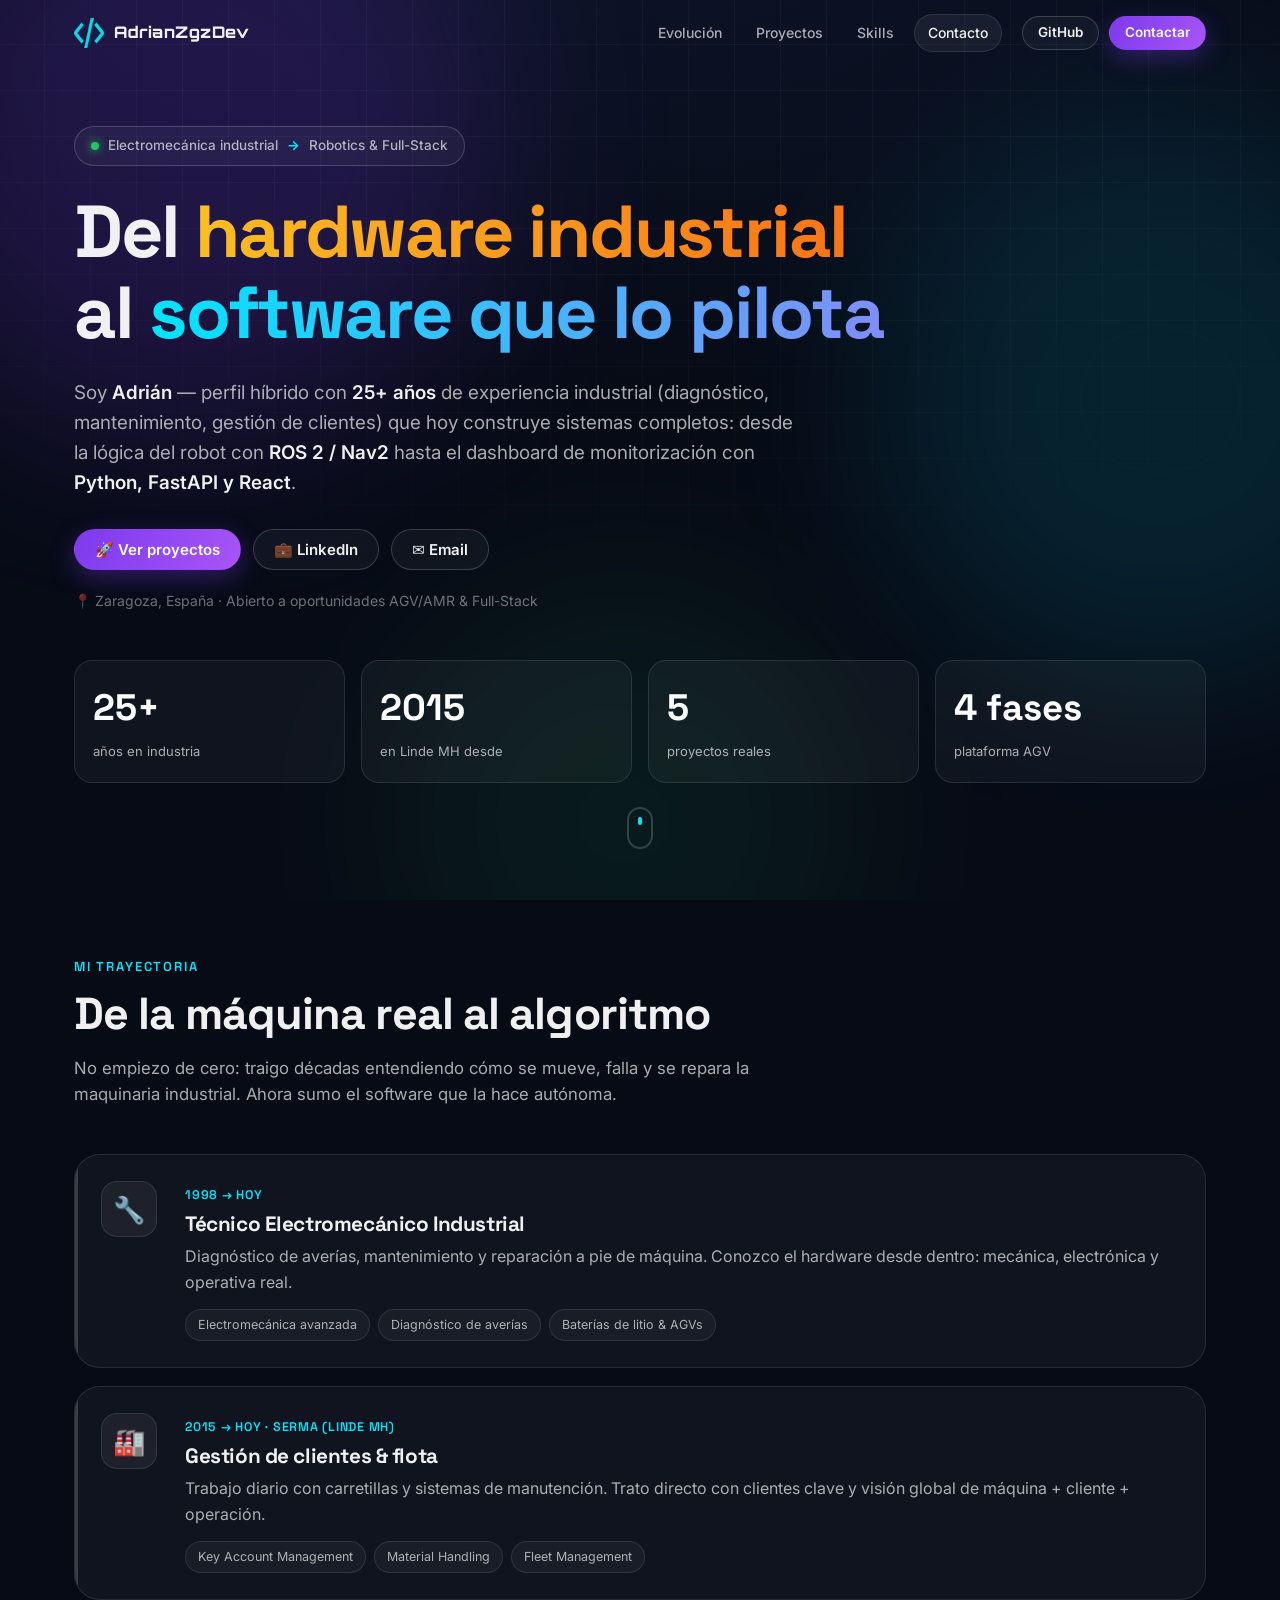
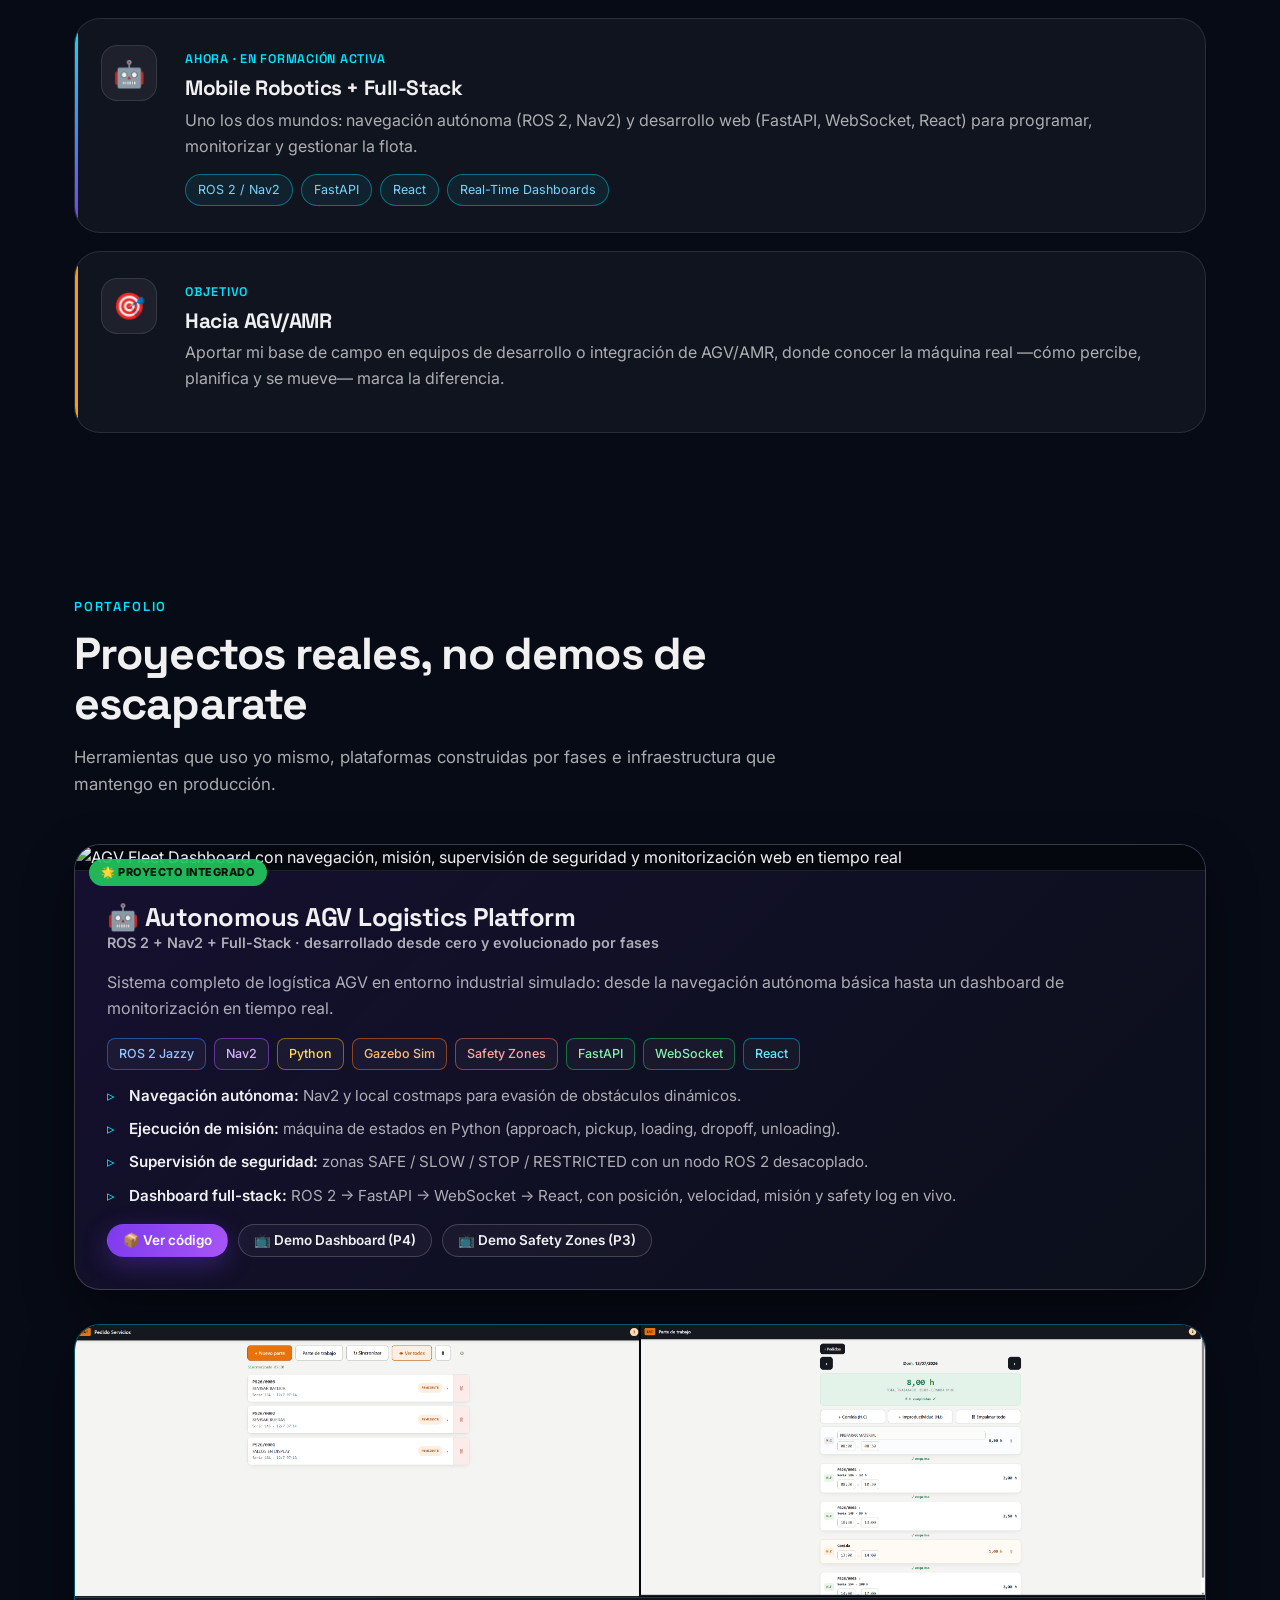
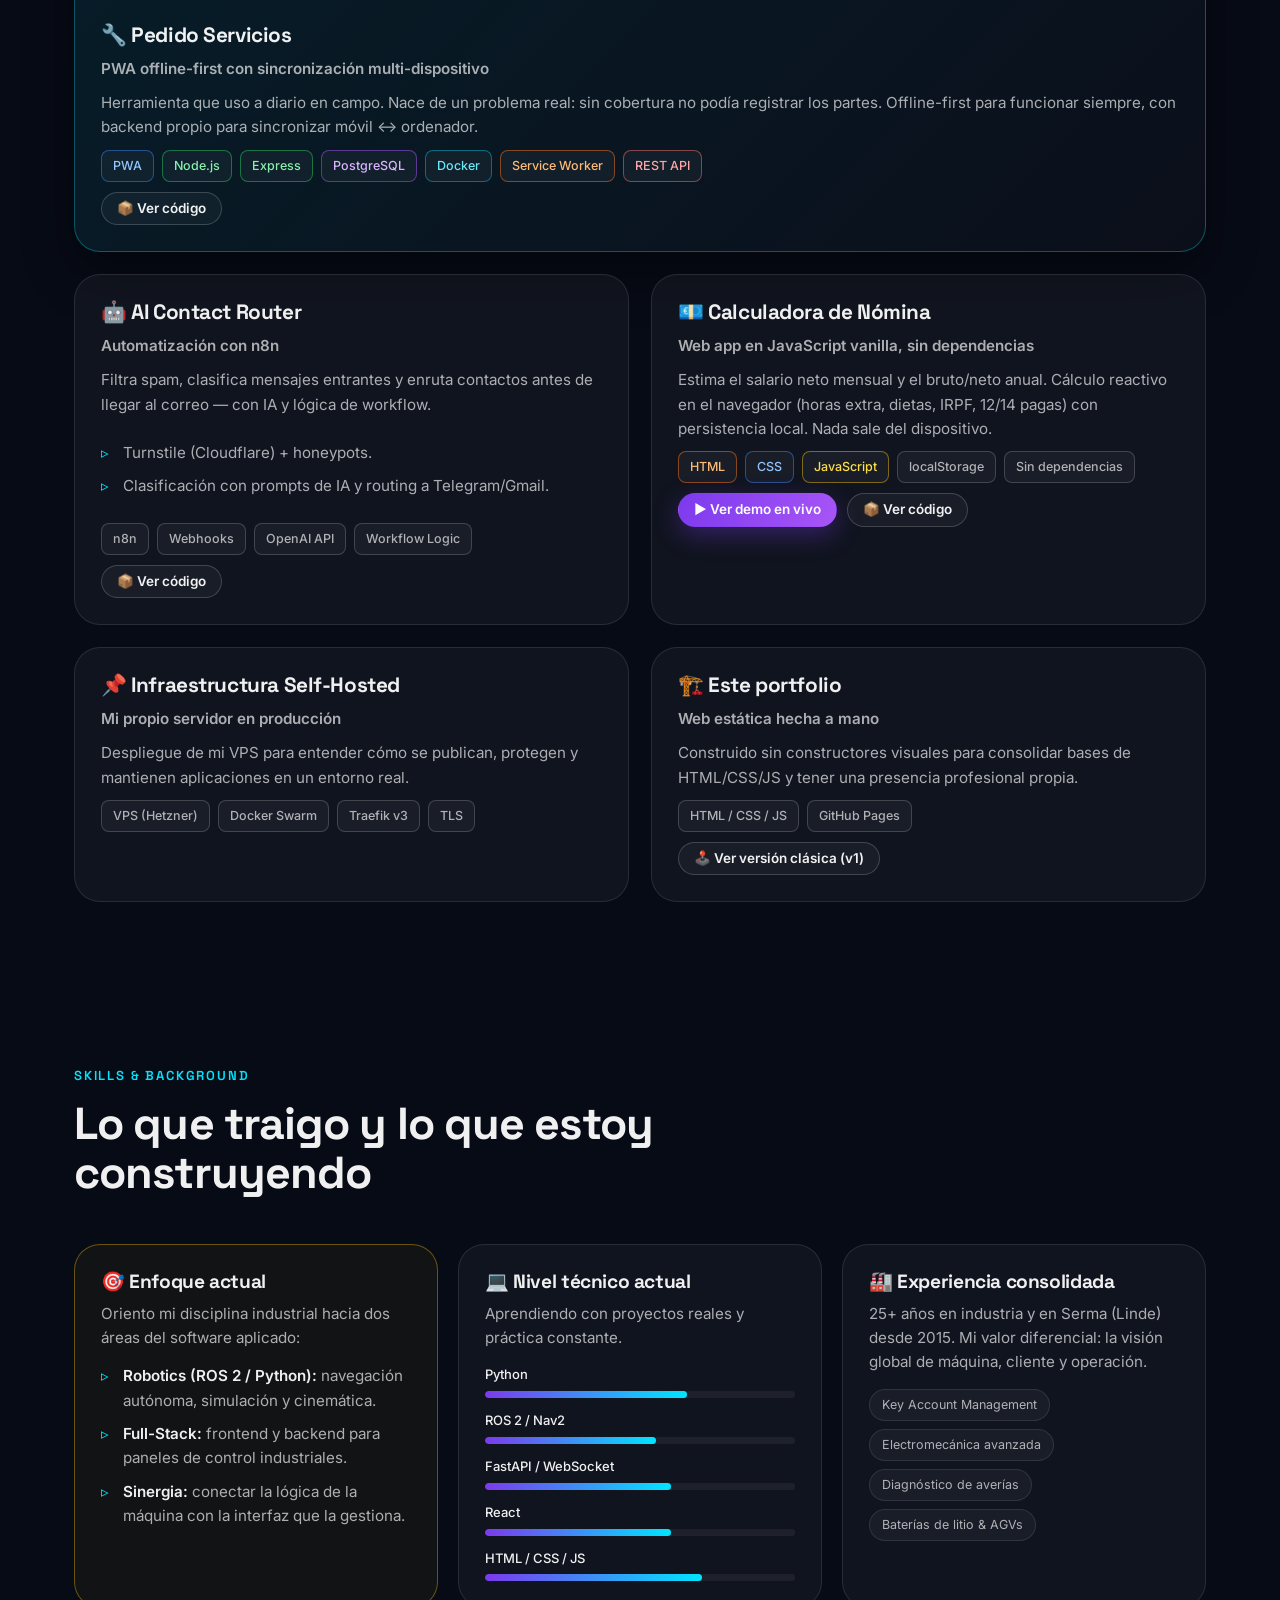
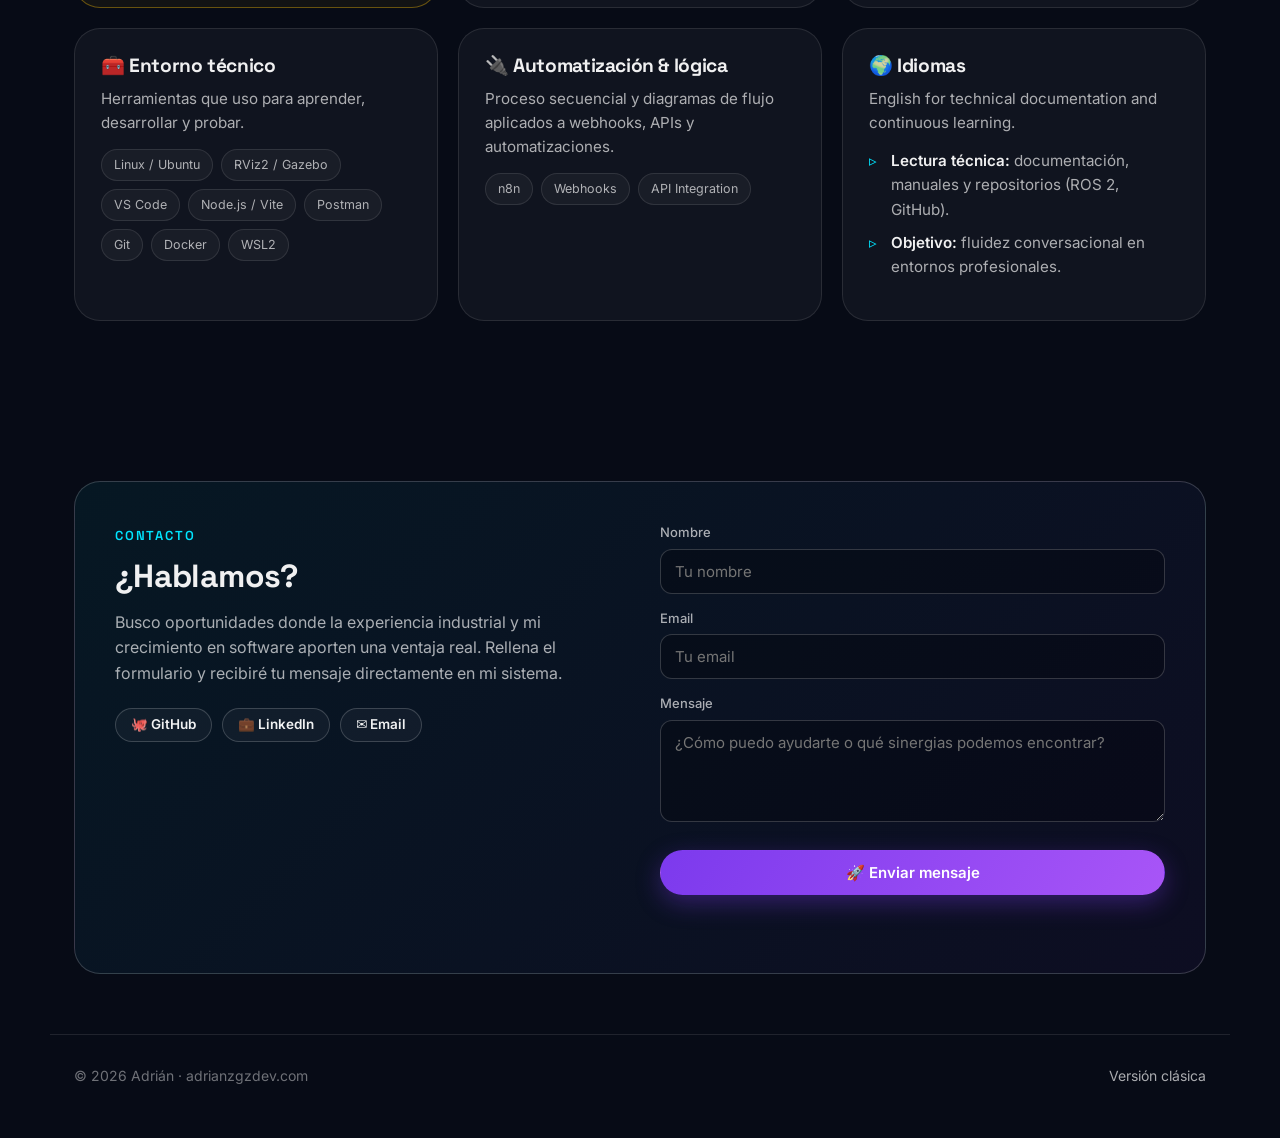
==== commit e5b9a49d: "feat(rediseno): lightbox de capturas, mejoras SEO/UX y capturas actualizadas - Lightbox para imágene" ====
--- a/index.html
+++ b/index.html
@@ -12,7 +12,7 @@
     <link rel="apple-touch-icon" href="/assets/icons/apple-touch-icon.png" />
     <link rel="manifest" href="/assets/icons/site.webmanifest" />
     <meta name="msapplication-config" content="/assets/icons/browserconfig.xml" />
-    <meta name="theme-color" content="#0b1020" />
+    <meta name="theme-color" content="#070b16" />
 
     <meta
       name="description"
@@ -22,13 +22,41 @@
 
     <!-- Open Graph -->
     <meta property="og:type" content="website" />
+    <meta property="og:site_name" content="AdrianZgzDev" />
+    <meta property="og:locale" content="es_ES" />
     <meta property="og:title" content="Adrián Zgz Dev | Portfolio Híbrido" />
     <meta
       property="og:description"
       content="25+ años de experiencia industrial + Mobile Robotics + Full-Stack. Proyectos reales con ROS 2, Nav2, FastAPI y React aplicados a AGV/AMR systems."
     />
     <meta property="og:url" content="https://www.adrianzgzdev.com/" />
+    <meta property="og:image" content="https://www.adrianzgzdev.com/assets/icons/android-chrome-512x512.png" />
     <meta name="twitter:card" content="summary_large_image" />
+    <meta name="twitter:title" content="Adrián Zgz Dev | Portfolio Híbrido" />
+    <meta
+      name="twitter:description"
+      content="25+ años de experiencia industrial + Mobile Robotics + Full-Stack aplicados a AGV/AMR systems."
+    />
+    <meta name="twitter:image" content="https://www.adrianzgzdev.com/assets/icons/android-chrome-512x512.png" />
+
+    <!-- Structured data -->
+    <script type="application/ld+json">
+      {
+        "@context": "https://schema.org",
+        "@type": "Person",
+        "name": "Adrián Zgz",
+        "alternateName": "AdrianZgzDev",
+        "url": "https://www.adrianzgzdev.com/",
+        "email": "adrianzgzdev@gmail.com",
+        "jobTitle": "Técnico Electromecánico · Mobile Robotics & Full-Stack Developer",
+        "address": { "@type": "PostalAddress", "addressLocality": "Zaragoza", "addressCountry": "ES" },
+        "knowsAbout": ["ROS 2", "Nav2", "AGV/AMR", "Python", "FastAPI", "React", "Electromecánica industrial"],
+        "sameAs": [
+          "https://github.com/adrianzgzdev",
+          "https://www.linkedin.com/in/adrianzgzdev"
+        ]
+      }
+    </script>
 
     <!-- Fonts -->
     <link rel="preconnect" href="https://fonts.googleapis.com" />
@@ -221,6 +249,7 @@
         <div class="feature__media">
           <span class="feature__badge">🌟 Proyecto integrado</span>
           <img
+            class="zoomable"
             src="https://raw.githubusercontent.com/adrianzgzdev/agv_logistics_nav2/main/demo_phase_4.gif"
             alt="AGV Fleet Dashboard con navegación, misión, supervisión de seguridad y monitorización web en tiempo real"
             loading="lazy"
@@ -264,8 +293,8 @@
       <div class="proj-grid">
         <article class="pcard pcard--wide reveal">
           <div class="pcard__media pcard__media--split">
-            <img src="/assets/projects/pedido-servicios-lista.png" alt="Lista de partes de trabajo con estado pendiente/volcado y sincronización" loading="lazy" />
-            <img src="/assets/projects/pedido-servicios-timeline.png" alt="Vista de jornada con cálculo de horas trabajadas y empalmes automáticos" loading="lazy" />
+            <img class="zoomable" src="/assets/projects/pedido-servicios-lista.png" alt="Lista de partes de trabajo con estado pendiente/volcado y sincronización" loading="lazy" />
+            <img class="zoomable" src="/assets/projects/pedido-servicios-timeline.png" alt="Vista de jornada con cálculo de horas trabajadas y empalmes automáticos" loading="lazy" />
           </div>
           <div class="pcard__body">
             <h3>🔧 Pedido Servicios</h3>
@@ -500,6 +529,12 @@
       <a href="/v1/">Versión clásica</a>
     </footer>
 
+    <!-- Lightbox -->
+    <div class="lightbox" id="lightbox" aria-hidden="true" role="dialog" aria-modal="true" aria-label="Vista ampliada">
+      <button class="lightbox__close" id="lightboxClose" aria-label="Cerrar">✕</button>
+      <img class="lightbox__img" id="lightboxImg" src="" alt="" />
+    </div>
+
     <script src="/js/main.js" defer></script>
   </body>
 </html>
--- a/css/styles.css
+++ b/css/styles.css
@@ -94,6 +94,7 @@
 .nav__links { display: flex; gap: 6px; margin-left: auto; }
 .nav__links a { padding: 8px 14px; border-radius: 999px; font-size: 14px; font-weight: 500; color: var(--muted); transition: color 0.2s, background 0.2s; }
 .nav__links a:hover { color: var(--text); background: var(--surface); }
+.nav__links a.active { color: var(--text); background: var(--surface-2); box-shadow: inset 0 0 0 1px var(--line); }
 .nav__actions { display: flex; gap: 10px; }
 .nav__burger { display: none; flex-direction: column; gap: 5px; background: none; border: 0; cursor: pointer; padding: 8px; }
 .nav__burger span { width: 24px; height: 2px; background: var(--text); border-radius: 2px; transition: transform 0.3s, opacity 0.3s; }
@@ -151,6 +152,7 @@
 @keyframes scrolldot { 0% { opacity: 0; transform: translateY(0); } 40% { opacity: 1; } 80% { opacity: 0; transform: translateY(14px); } }
 
 /* ---------- Sections ---------- */
+.hero, .section { scroll-margin-top: 84px; }
 .section { max-width: var(--maxw); margin: 0 auto; padding: 80px 24px; }
 .section__head { max-width: 720px; margin-bottom: 46px; }
 .eyebrow { display: inline-block; font-family: var(--font-display); font-size: 13px; font-weight: 600; letter-spacing: 0.14em; text-transform: uppercase; color: var(--brand); margin-bottom: 12px; }
@@ -207,7 +209,13 @@
 .pcard__media img { width: 100%; height: 180px; object-fit: cover; border-bottom: 1px solid var(--line); }
 
 /* Tarjeta a todo el ancho: imágenes grandes arriba, texto debajo (estilo feature) */
-.pcard--wide { grid-column: 1 / -1; }
+.pcard--wide {
+  grid-column: 1 / -1;
+  border-color: rgba(0, 229, 255, 0.32);
+  background: linear-gradient(135deg, rgba(0, 229, 255, 0.09), rgba(255, 255, 255, 0.02));
+  box-shadow: var(--shadow);
+}
+.pcard--wide .pcard__media { border-bottom: 1px solid var(--line-strong); }
 .pcard--wide .pcard__media img { height: auto; object-fit: contain; }
 .pcard__body { padding: 26px; display: flex; flex-direction: column; gap: 10px; }
 .pcard__body h3 { font-size: 1.3rem; }
@@ -245,6 +253,43 @@
 .hp { position: absolute; left: -9999px; opacity: 0; height: 0; overflow: hidden; }
 .status { margin: 4px 0 0; min-height: 20px; font-size: 14px; color: var(--muted); }
 
+/* ---------- Zoomable images + Lightbox ---------- */
+.zoomable { cursor: zoom-in; }
+.feature__media, .pcard__media { position: relative; }
+.feature__media::after, .pcard__media::after {
+  content: "🔍 Ampliar"; position: absolute; bottom: 12px; right: 12px;
+  padding: 6px 12px; border-radius: 999px; font-size: 12px; font-weight: 600;
+  background: rgba(7, 11, 22, 0.78); color: #fff; border: 1px solid var(--line-strong);
+  opacity: 0; transform: translateY(6px); transition: opacity 0.25s, transform 0.25s;
+  pointer-events: none; backdrop-filter: blur(6px);
+}
+.feature__media:hover::after, .pcard__media:hover::after { opacity: 1; transform: none; }
+
+.lightbox {
+  position: fixed; inset: 0; z-index: 200; display: none;
+  align-items: center; justify-content: center; padding: 4vmin;
+  background: rgba(4, 6, 14, 0.9); backdrop-filter: blur(8px);
+  opacity: 0; transition: opacity 0.25s ease;
+}
+.lightbox.open { display: flex; opacity: 1; }
+.lightbox__img {
+  max-width: 96vw; max-height: 92vh; width: auto; height: auto;
+  border-radius: var(--radius-sm); border: 1px solid var(--line-strong);
+  box-shadow: var(--shadow); transform: scale(0.97); transition: transform 0.25s ease;
+}
+.lightbox.open .lightbox__img { transform: none; }
+.lightbox__close {
+  position: absolute; top: 18px; right: 22px; width: 44px; height: 44px;
+  display: grid; place-items: center; border-radius: 50%; cursor: pointer;
+  background: var(--surface-2); border: 1px solid var(--line-strong); color: #fff;
+  font-size: 20px; line-height: 1; transition: background 0.2s, transform 0.15s;
+}
+.lightbox__close:hover { background: rgba(255, 255, 255, 0.14); transform: scale(1.05); }
+
+@media (prefers-reduced-motion: reduce) {
+  .lightbox, .lightbox__img { transition: none; }
+}
+
 /* ---------- Footer ---------- */
 .footer { max-width: var(--maxw); margin: 0 auto; padding: 30px 24px 50px; display: flex; justify-content: space-between; gap: 12px; color: var(--faint); font-size: 14px; border-top: 1px solid var(--line); }
 .footer a { color: var(--muted); }
